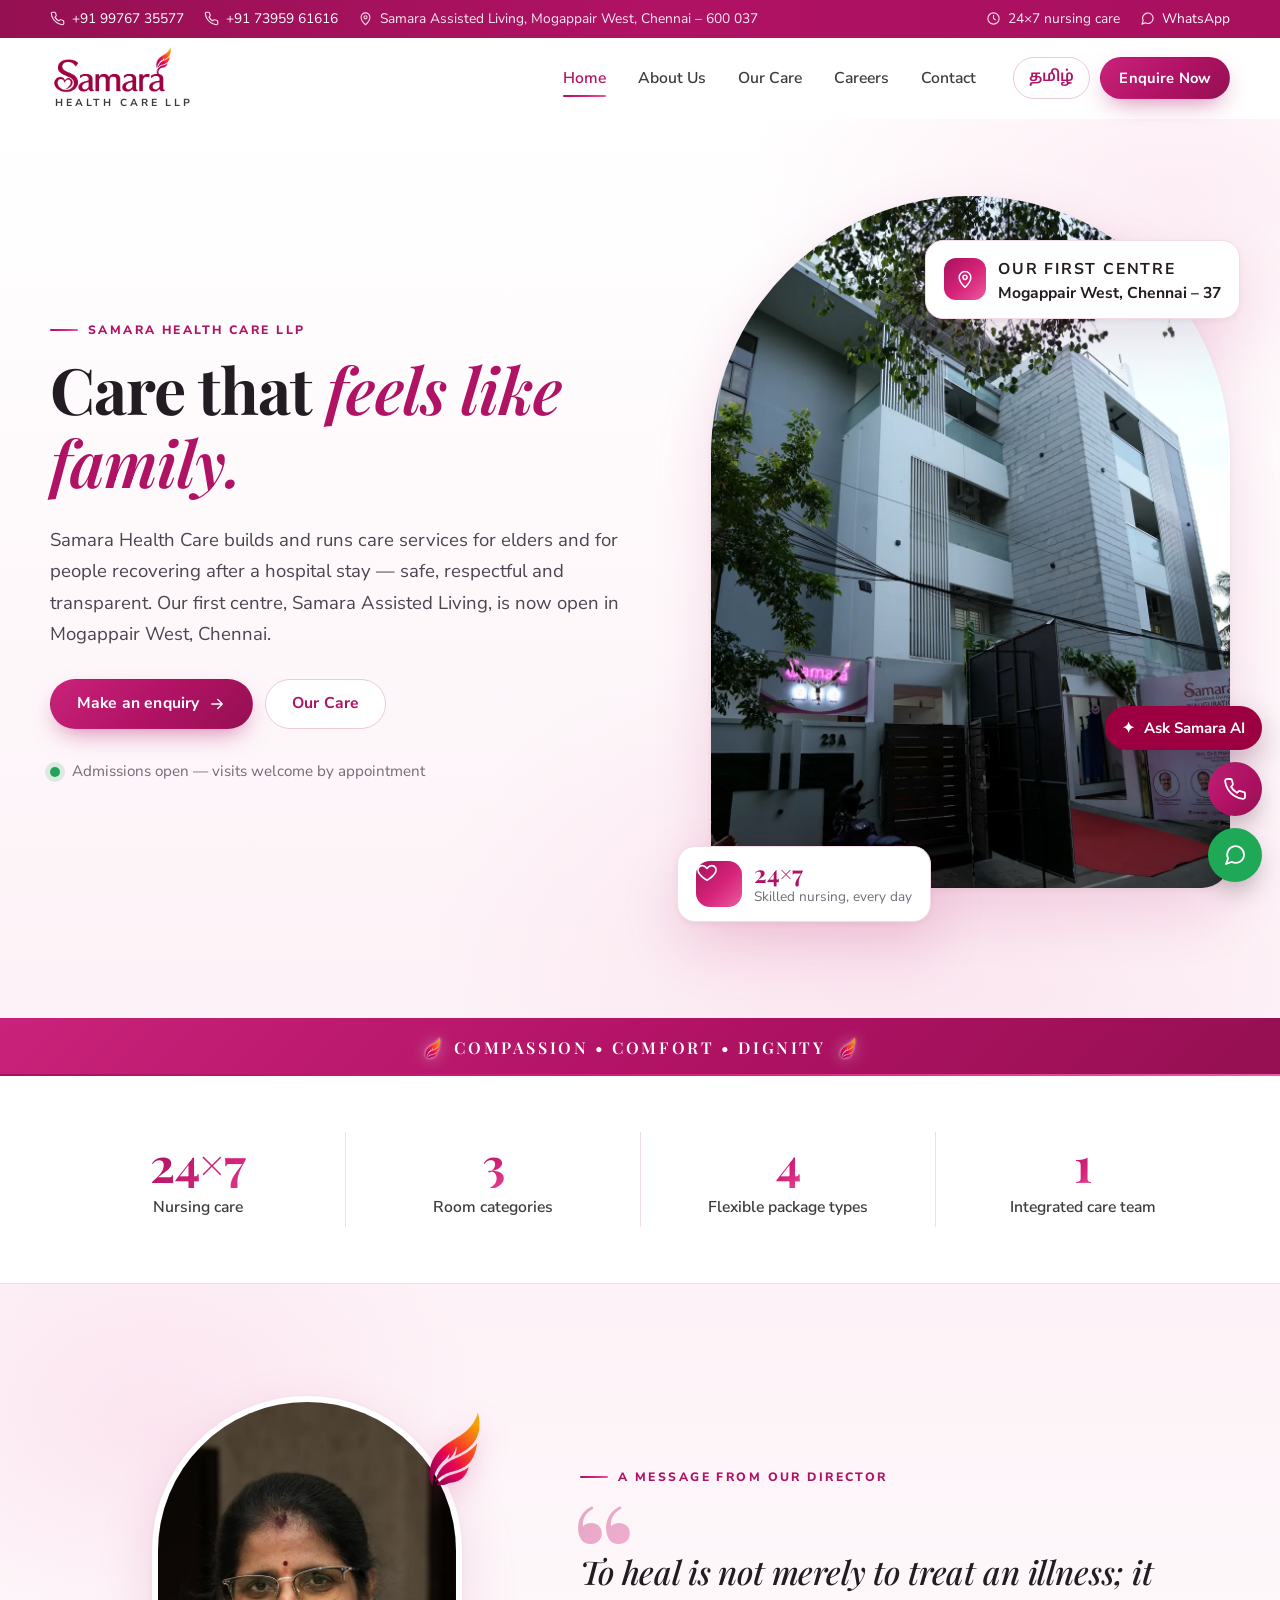
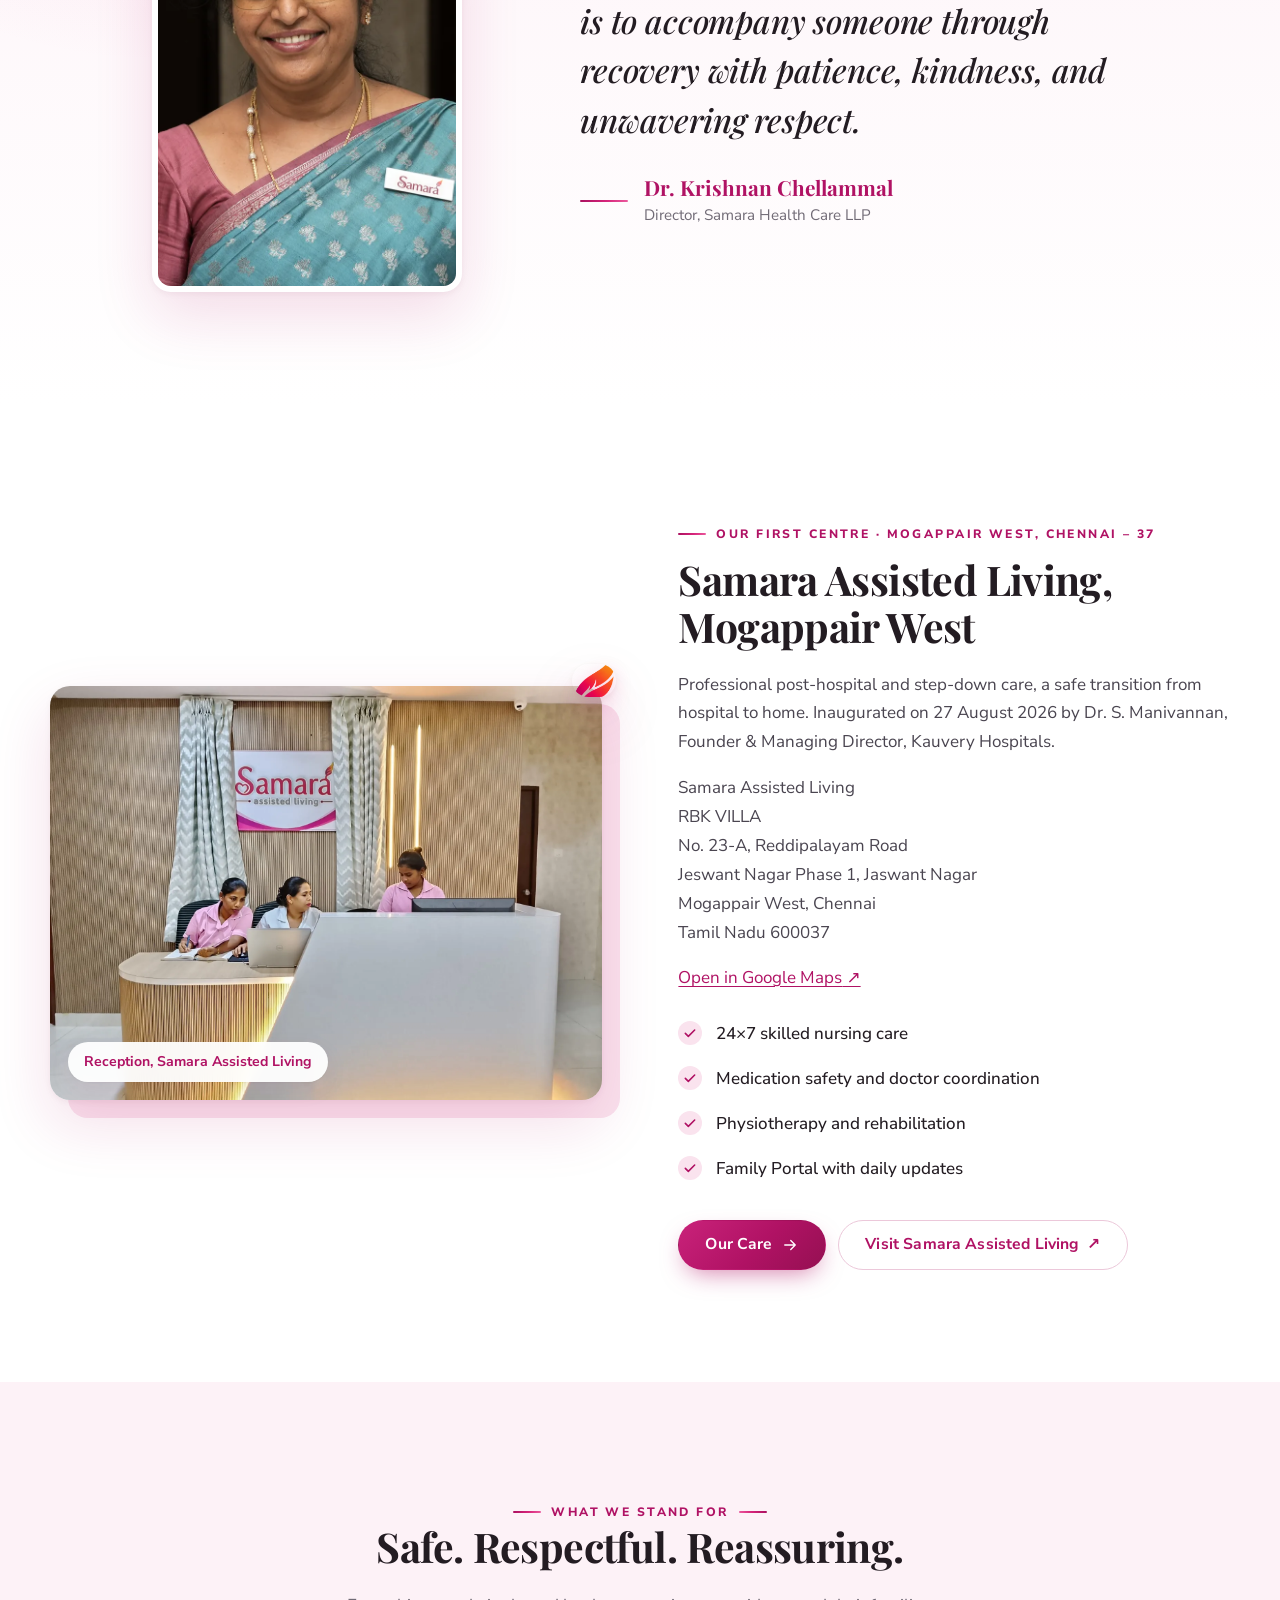
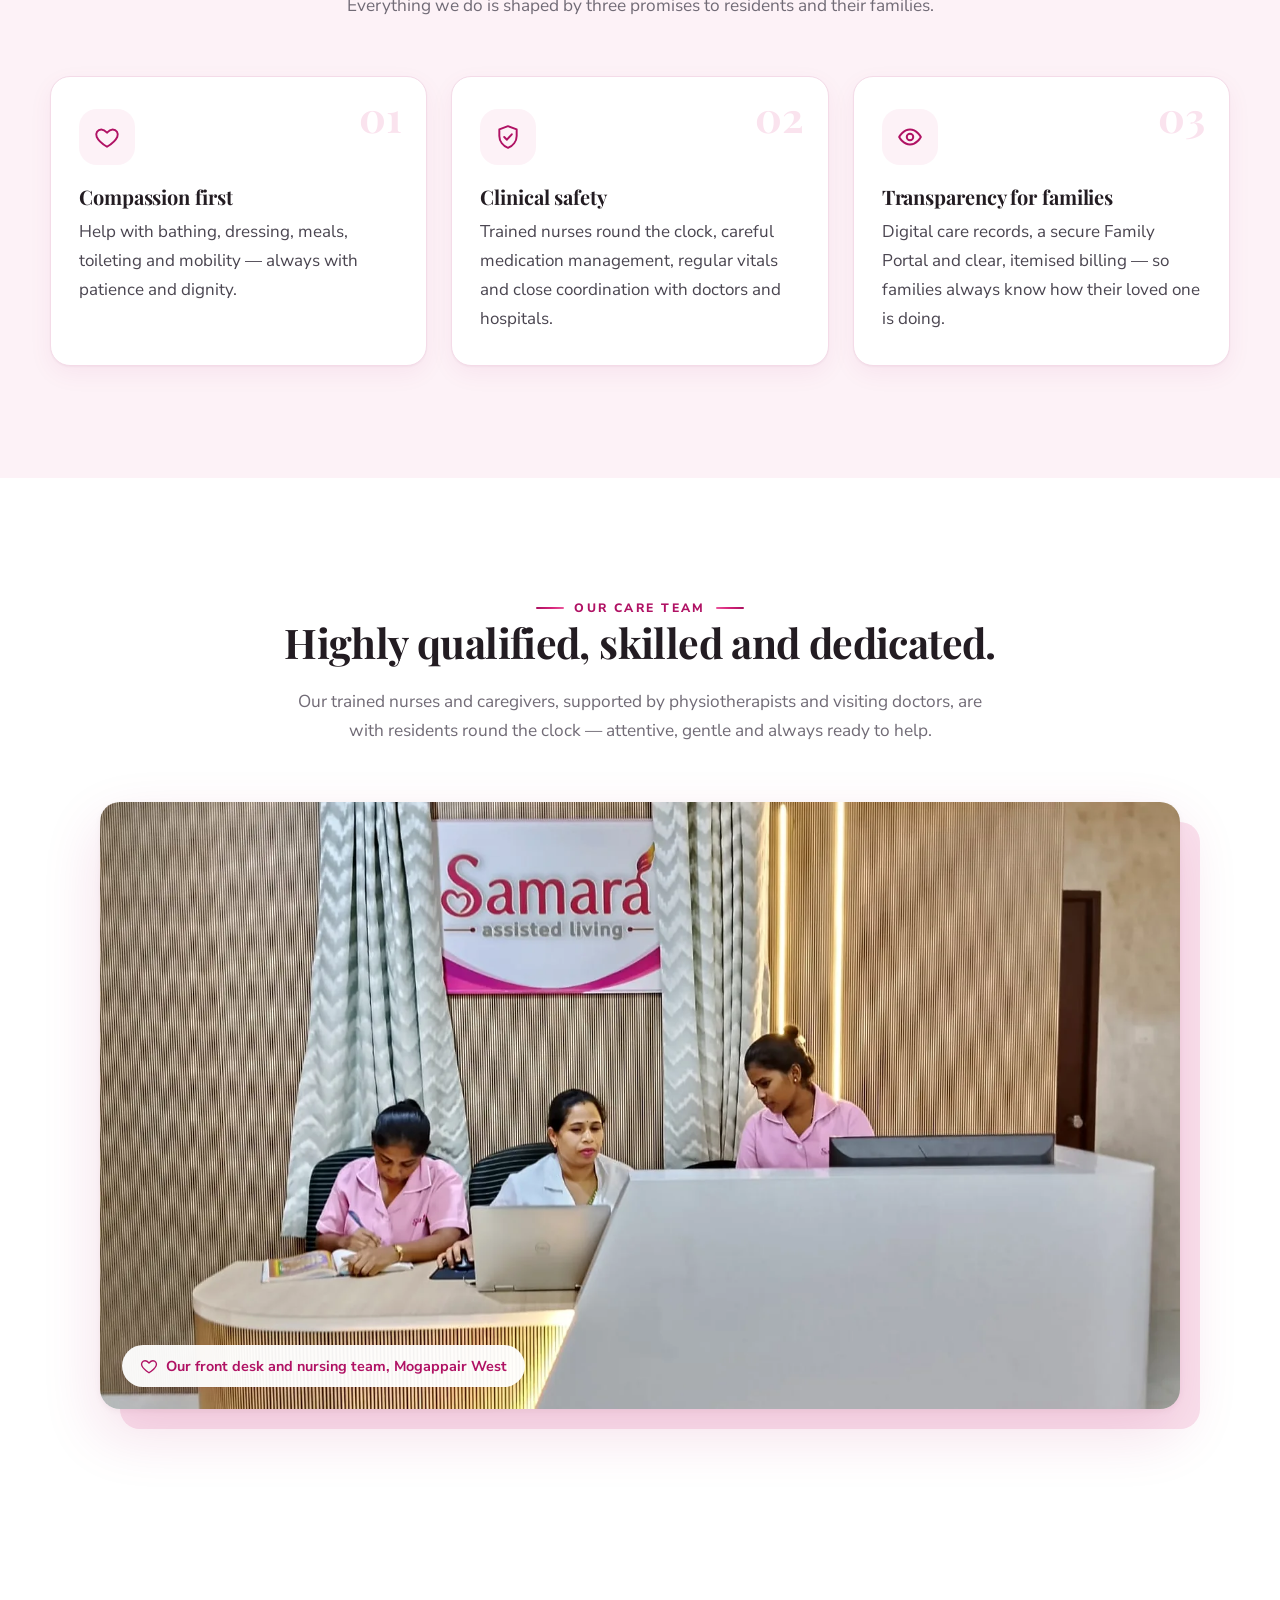
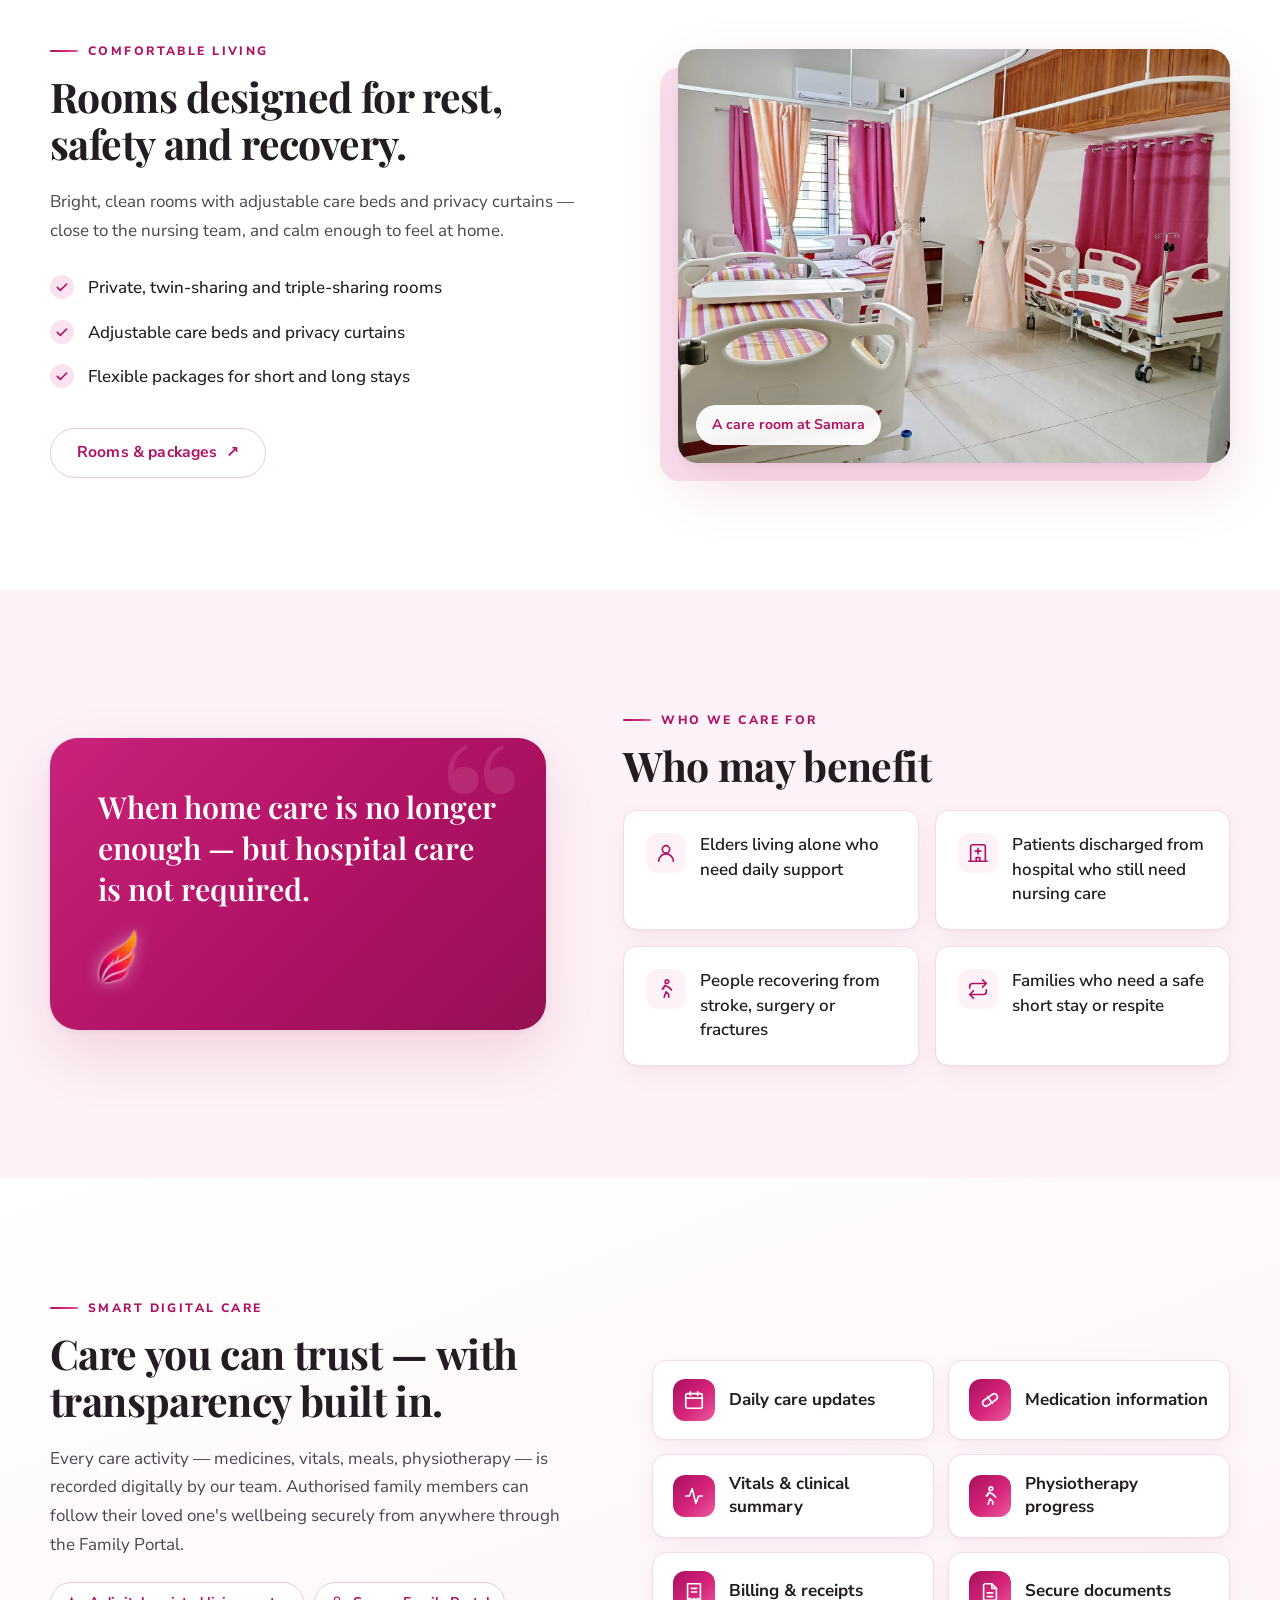
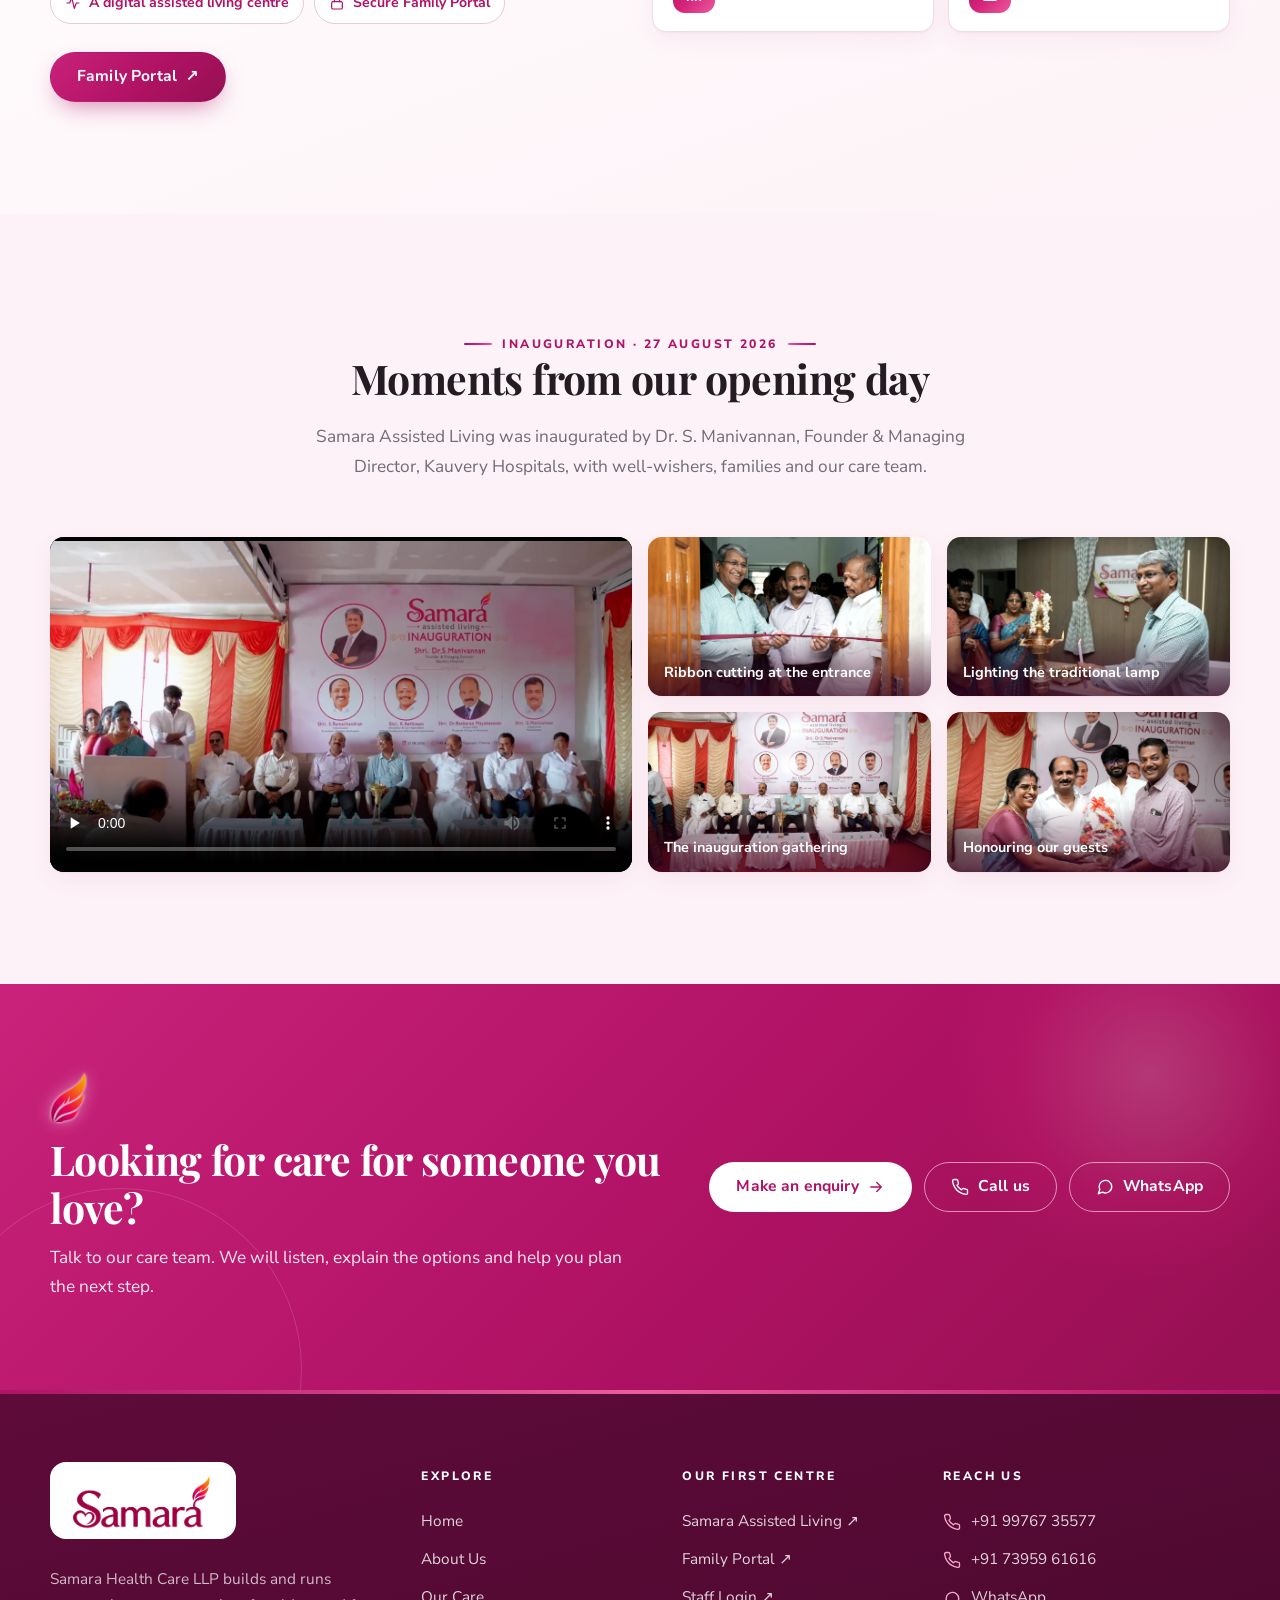
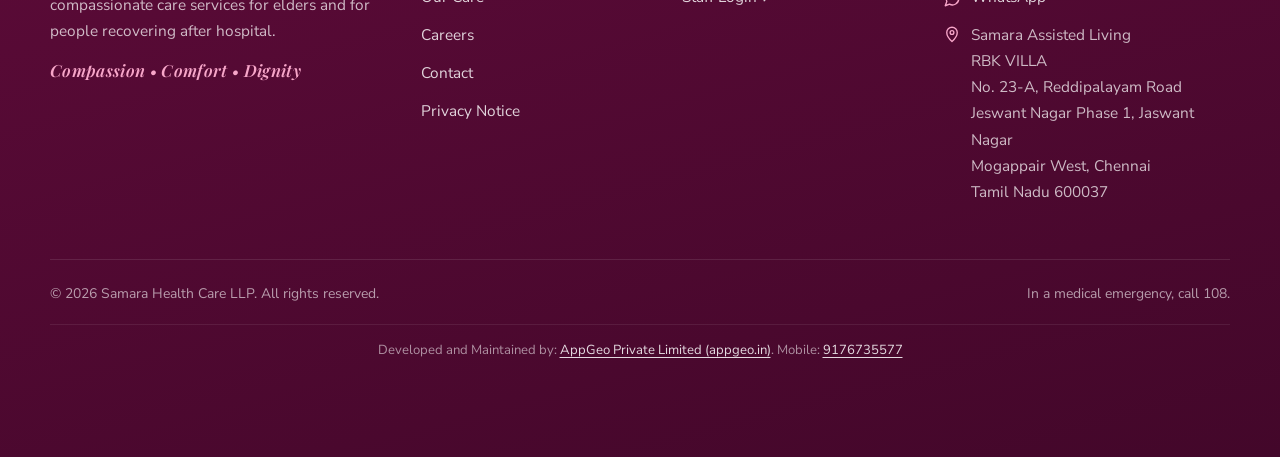
==== index.html @ 37990aad "Refresh pages for faster mobile voice replies" ====
<!doctype html>
<html lang="en">
<head>
<meta charset="utf-8">
<meta name="viewport" content="width=device-width, initial-scale=1, viewport-fit=cover">
<title>Samara Health Care — Care that feels like family</title>
<meta name="description" content="Samara Health Care LLP — compassionate elder care and post-hospital recovery. Our first centre, Samara Assisted Living, is open in Mogappair West, Chennai.">
<link rel="canonical" href="https://samarahealth.in/">
<meta name="theme-color" content="#b01264">
<meta name="color-scheme" content="light">
<meta property="og:type" content="website">
<meta property="og:site_name" content="Samara Health Care">
<meta property="og:title" content="Samara Health Care — Care that feels like family">
<meta property="og:description" content="Samara Health Care LLP — compassionate elder care and post-hospital recovery. Our first centre, Samara Assisted Living, is open in Mogappair West, Chennai.">
<meta property="og:url" content="https://samarahealth.in/">
<meta property="og:image" content="https://samarahealth.in/assets/photos/centre-signboard.jpg">
<meta property="og:locale" content="en_IN">
<meta name="twitter:card" content="summary_large_image">
<link rel="icon" type="image/png" href="assets/favicon.png">
<link rel="apple-touch-icon" href="assets/apple-touch-icon.png">
<link rel="preconnect" href="https://fonts.googleapis.com">
<link rel="preconnect" href="https://fonts.gstatic.com" crossorigin>
<link href="https://fonts.googleapis.com/css2?family=Playfair+Display:ital,wght@0,600;0,700;0,800;1,600&family=Nunito+Sans:opsz,wght@6..12,400;6..12,500;6..12,600;6..12,700;6..12,800&family=Noto+Sans+Tamil:wght@400;500;600;700&family=Noto+Serif+Tamil:wght@600;700&display=swap" rel="stylesheet">
<link rel="stylesheet" href="css/site.css?v=2.9.3">
<link rel="stylesheet" href="css/samara-ai.css?v=2.9.3">
<script>document.documentElement.classList.add('js')</script>
<script type="application/ld+json">{"@context": "https://schema.org", "@type": "MedicalOrganization", "name": "Samara Health Care LLP", "url": "https://samarahealth.in/", "logo": "https://samarahealth.in/assets/samara-assisted-living-logo.png", "telephone": "+917395961616", "slogan": "Compassion • Comfort • Dignity", "address": {"@type": "PostalAddress", "streetAddress": "RBK VILLA, No. 23-A, Reddipalayam Road, Jeswant Nagar Phase 1, Jaswant Nagar, Mogappair West", "addressLocality": "Chennai", "postalCode": "600037", "addressRegion": "Tamil Nadu", "addressCountry": "IN"}, "sameAs": ["https://samaraassistedliving.com/"]}</script>
</head>
<body data-title="home.title">
<a class="skip" href="#main">Skip to content</a>
<div class="topbar">
  <div class="wrap">
    <div class="tb-left">
      <a class="tb-item" href="tel:+919976735577"><svg class="ic" viewBox="0 0 24 24" aria-hidden="true" fill="none" stroke="currentColor" stroke-width="1.8" stroke-linecap="round" stroke-linejoin="round"><path d="M22 16.9v3a2 2 0 0 1-2.2 2 19.8 19.8 0 0 1-8.6-3.1 19.5 19.5 0 0 1-6-6A19.8 19.8 0 0 1 2.1 4.2 2 2 0 0 1 4.1 2h3a2 2 0 0 1 2 1.7c.1.9.4 1.8.7 2.7a2 2 0 0 1-.5 2.1L8 9.8a16 16 0 0 0 6 6l1.3-1.3a2 2 0 0 1 2.1-.4c.9.3 1.8.6 2.7.7a2 2 0 0 1 1.9 2z"/></svg>+91 99767 35577</a>
      <a class="tb-item tb-mail" href="tel:+917395961616"><svg class="ic" viewBox="0 0 24 24" aria-hidden="true" fill="none" stroke="currentColor" stroke-width="1.8" stroke-linecap="round" stroke-linejoin="round"><path d="M22 16.9v3a2 2 0 0 1-2.2 2 19.8 19.8 0 0 1-8.6-3.1 19.5 19.5 0 0 1-6-6A19.8 19.8 0 0 1 2.1 4.2 2 2 0 0 1 4.1 2h3a2 2 0 0 1 2 1.7c.1.9.4 1.8.7 2.7a2 2 0 0 1-.5 2.1L8 9.8a16 16 0 0 0 6 6l1.3-1.3a2 2 0 0 1 2.1-.4c.9.3 1.8.6 2.7.7a2 2 0 0 1 1.9 2z"/></svg>+91 73959 61616</a>
      <span class="tb-item tb-addr"><svg class="ic" viewBox="0 0 24 24" aria-hidden="true" fill="none" stroke="currentColor" stroke-width="1.8" stroke-linecap="round" stroke-linejoin="round"><path d="M12 22s7-6.3 7-12a7 7 0 1 0-14 0c0 5.7 7 12 7 12z"/><circle cx="12" cy="10" r="2.5"/></svg><span data-i18n="addr.line">Samara Assisted Living, Mogappair West, Chennai – 600 037</span></span>
    </div>
    <div class="tb-right">
      <span class="tb-item hide-sm"><svg class="ic" viewBox="0 0 24 24" aria-hidden="true" fill="none" stroke="currentColor" stroke-width="1.8" stroke-linecap="round" stroke-linejoin="round"><circle cx="12" cy="12" r="9"/><path d="M12 7v5l3 2"/></svg><span data-i18n="top.care">24×7 nursing care</span></span>
      <a class="tb-item" href="https://wa.me/917395961616" rel="noopener"><svg class="ic" viewBox="0 0 24 24" aria-hidden="true" fill="none" stroke="currentColor" stroke-width="1.8" stroke-linecap="round" stroke-linejoin="round"><path d="M21 11.5a8.4 8.4 0 0 1-12.3 7.4L3 21l2.1-5.6A8.4 8.4 0 1 1 21 11.5z"/></svg>WhatsApp</a>
    </div>
  </div>
</div>
<header class="site-header" id="site-header">
  <div class="wrap nav-row">
    <a class="brand" href="index.html" aria-label="Samara Health Care — home">
      <img src="assets/samara-mark.png" alt="Samara" width="720" height="258">
      <span class="brand-sub" data-i18n="brand.sub">Health Care LLP</span>
    </a>
    <nav class="main-nav" id="main-nav" aria-label="Main">
      <ul><li><a href="index.html" aria-current="page"><span data-i18n="nav.home">Home</span></a></li><li><a href="about.html"><span data-i18n="nav.about">About Us</span></a></li><li><a href="services.html"><span data-i18n="nav.services">Our Care</span></a></li><li><a href="careers.html"><span data-i18n="nav.careers">Careers</span></a></li><li><a href="contact.html"><span data-i18n="nav.contact">Contact</span></a></li></ul>
    </nav>
    <div class="nav-actions">
      <button type="button" class="lang-btn" id="lang-btn" data-i18n-aria="lang.label" aria-label="Switch to Tamil"><span data-i18n="lang.switch">தமிழ்</span></button>
      <a class="btn btn-primary btn-sm hide-sm" href="contact.html#enquiry"><span data-i18n="nav.enquire">Enquire Now</span></a>
      <button type="button" class="menu-btn" id="menu-btn" aria-controls="main-nav" aria-expanded="false"><span class="bars" aria-hidden="true"></span><span class="sr" data-i18n="menu.open">Menu</span></button>
    </div>
  </div>
</header>
<main id="main">
<section class="hero">
  <div class="wrap hero-grid">
    <div class="hero-copy">
      <p class="kicker" data-i18n="home.kicker">Samara Health Care LLP</p>
      <h1><span data-i18n="home.h1a">Care that</span> <em data-i18n="home.h1b">feels like family.</em></h1>
      <p class="lead" data-i18n="home.lead">Samara Health Care builds and runs care services for elders and for people recovering after a hospital stay — safe, respectful and transparent. Our first centre, Samara Assisted Living, is now open in Mogappair West, Chennai.</p>
      <div class="hero-actions">
        <a class="btn btn-primary" href="contact.html#enquiry"><span data-i18n="cta.enquire">Make an enquiry</span><svg class="ic ic-arrow" viewBox="0 0 24 24" aria-hidden="true" fill="none" stroke="currentColor" stroke-width="1.8" stroke-linecap="round" stroke-linejoin="round"><path d="M5 12h14M13 6l6 6-6 6"/></svg></a>
        <a class="btn btn-outline" href="services.html"><span data-i18n="nav.services">Our Care</span></a>
      </div>
      <p class="hero-note"><span class="dot" aria-hidden="true"></span><span data-i18n="home.note">Admissions open — visits welcome by appointment</span></p>
    </div>
    <div class="hero-media">
      <div class="arch"><picture><source srcset="assets/photos/centre-building.webp" type="image/webp"><img src="assets/photos/centre-building.jpg" alt="The Samara Assisted Living building at 23A, Mogappair West, Chennai" width="1050" height="1400" fetchpriority="high" decoding="async"></picture></div>
      <div class="float-card fc-a">
        <span class="ic-badge"><svg class="ic" viewBox="0 0 24 24" aria-hidden="true" fill="none" stroke="currentColor" stroke-width="1.8" stroke-linecap="round" stroke-linejoin="round"><path d="M12 21s-7.5-4.6-9.5-9.2C1.1 8.4 3.3 5 6.8 5c2 0 3.5 1.1 5.2 3 1.7-1.9 3.2-3 5.2-3 3.5 0 5.7 3.4 4.3 6.8C19.5 16.4 12 21 12 21z"/></svg></span>
        <div><strong>24×7</strong><span data-i18n="home.float.l">Skilled nursing, every day</span></div>
      </div>
      <div class="float-card fc-b">
        <span class="fc-pin"><svg class="ic" viewBox="0 0 24 24" aria-hidden="true" fill="none" stroke="currentColor" stroke-width="1.8" stroke-linecap="round" stroke-linejoin="round"><path d="M12 22s7-6.3 7-12a7 7 0 1 0-14 0c0 5.7 7 12 7 12z"/><circle cx="12" cy="10" r="2.5"/></svg></span>
        <div><strong class="fc-small"><span data-i18n="home.float.p">Our first centre</span></strong><span><span data-i18n="home.float.loc">Mogappair West, Chennai – 37</span></span></div>
      </div>
    </div>
  </div>
</section>
<div class="tag-strip"><p><img src="assets/samara-feather.png" alt="" width="85" height="120" aria-hidden="true"><span data-i18n="tagline">Compassion • Comfort • Dignity</span><img src="assets/samara-feather.png" alt="" width="85" height="120" aria-hidden="true"></p></div>

<section class="glance" aria-label="Care at a glance">
  <div class="wrap">
    <ul class="stats">
      <li class="reveal"><strong data-i18n="home.stat1">24×7</strong><span data-i18n="home.stat1l">Nursing care</span></li>
      <li class="reveal d1"><strong data-i18n="home.stat2">3</strong><span data-i18n="home.stat2l">Room categories</span></li>
      <li class="reveal d2"><strong data-i18n="home.stat4">4</strong><span data-i18n="home.stat4l">Flexible package types</span></li>
      <li class="reveal d3"><strong data-i18n="home.stat3">1</strong><span data-i18n="home.stat3l">Integrated care team</span></li>
    </ul>
  </div>
</section>

<section class="section message">
  <div class="wrap msg-grid">
    <figure class="msg-photo reveal">
      <div class="msg-frame"><picture><source srcset="assets/photos/dr-krishnan-chellammal.webp" type="image/webp"><img src="assets/photos/dr-krishnan-chellammal.jpg" alt="Dr. Krishnan Chellammal, Director, Samara Health Care LLP" width="800" height="1000" loading="lazy" decoding="async"></picture></div>
      <img src="assets/samara-feather.png" alt="" width="85" height="120" aria-hidden="true" class="msg-feather">
    </figure>
    <div class="msg-body reveal d1">
      <p class="kicker" data-i18n="msg.k">A message from our Director</p>
      <blockquote class="msg-quote">
        <span class="msg-mark" aria-hidden="true">&ldquo;</span>
        <p data-i18n="msg.q">To heal is not merely to treat an illness; it is to accompany someone through recovery with patience, kindness, and unwavering respect.</p>
      </blockquote>
      <div class="msg-sign">
        <span class="msg-line" aria-hidden="true"></span>
        <div><strong data-i18n="msg.name">Dr. Krishnan Chellammal</strong><span data-i18n="msg.role">Director, Samara Health Care LLP</span></div>
      </div>
    </div>
  </div>
</section>

<section class="section">
  <div class="wrap split">
    <figure class="photo reveal">
      <picture><source srcset="assets/photos/reception.webp" type="image/webp"><img src="assets/photos/reception.jpg" alt="Reception and welcome area at Samara Assisted Living" width="1600" height="1200" loading="lazy" decoding="async"></picture>
      <img src="assets/samara-feather.png" alt="" width="85" height="120" aria-hidden="true" class="feather-mark">
      <figcaption><span data-i18n="home.centre.cap">Reception, Samara Assisted Living</span></figcaption>
    </figure>
    <div class="reveal d1">
      <p class="kicker" data-i18n="home.centre.k">Our first centre · Mogappair West, Chennai – 37</p>
      <h2 data-i18n="home.centre.h">Samara Assisted Living, Mogappair West</h2>
      <p data-i18n="home.centre.p">Professional post-hospital and step-down care, a safe transition from hospital to home. Inaugurated on 27 August 2026 by Dr. S. Manivannan, Founder &amp; Managing Director, Kauvery Hospitals.</p>
      <address data-i18n="addr.full" style="font-style:normal;white-space:pre-line;margin:16px 0">Samara Assisted Living
RBK VILLA
No. 23-A, Reddipalayam Road
Jeswant Nagar Phase 1, Jaswant Nagar
Mogappair West, Chennai
Tamil Nadu 600037</address>
      <p><a href="https://maps.app.goo.gl/NwdW9T6WFnosJg8V7?g_st=iw" rel="noopener"><span data-i18n="con.map">Open in Google Maps</span> ↗</a></p>
      <ul class="ticks">
        <li><svg class="ic" viewBox="0 0 24 24" aria-hidden="true" fill="none" stroke="currentColor" stroke-width="1.8" stroke-linecap="round" stroke-linejoin="round"><path d="m5 12.5 4.5 4.5L19 7.5"/></svg><span data-i18n="home.centre.b1">24×7 skilled nursing care</span></li>
        <li><svg class="ic" viewBox="0 0 24 24" aria-hidden="true" fill="none" stroke="currentColor" stroke-width="1.8" stroke-linecap="round" stroke-linejoin="round"><path d="m5 12.5 4.5 4.5L19 7.5"/></svg><span data-i18n="home.centre.b2">Medication safety and doctor coordination</span></li>
        <li><svg class="ic" viewBox="0 0 24 24" aria-hidden="true" fill="none" stroke="currentColor" stroke-width="1.8" stroke-linecap="round" stroke-linejoin="round"><path d="m5 12.5 4.5 4.5L19 7.5"/></svg><span data-i18n="home.centre.b3">Physiotherapy and rehabilitation</span></li>
        <li><svg class="ic" viewBox="0 0 24 24" aria-hidden="true" fill="none" stroke="currentColor" stroke-width="1.8" stroke-linecap="round" stroke-linejoin="round"><path d="m5 12.5 4.5 4.5L19 7.5"/></svg><span data-i18n="home.centre.b4">Family Portal with daily updates</span></li>
      </ul>
      <div class="row-actions">
        <a class="btn btn-primary" href="services.html"><span data-i18n="nav.services">Our Care</span><svg class="ic ic-arrow" viewBox="0 0 24 24" aria-hidden="true" fill="none" stroke="currentColor" stroke-width="1.8" stroke-linecap="round" stroke-linejoin="round"><path d="M5 12h14M13 6l6 6-6 6"/></svg></a>
        <a class="btn btn-outline" href="https://samaraassistedliving.com/" rel="noopener"><span data-i18n="cta.visit_sal">Visit Samara Assisted Living</span> ↗</a>
      </div>
    </div>
  </div>
</section>

<section class="section tint">
  <div class="wrap">
    <div class="sec-head reveal"><p class="kicker" data-i18n="home.values.k">What we stand for</p><h2 data-i18n="home.values.h">Safe. Respectful. Reassuring.</h2><p data-i18n="home.values.p">Everything we do is shaped by three promises to residents and their families.</p></div>
    <div class="cards three">
      <article class="card lift reveal"><span class="num" aria-hidden="true">01</span><span class="ic-badge"><svg class="ic" viewBox="0 0 24 24" aria-hidden="true" fill="none" stroke="currentColor" stroke-width="1.8" stroke-linecap="round" stroke-linejoin="round"><path d="M12 21s-7.5-4.6-9.5-9.2C1.1 8.4 3.3 5 6.8 5c2 0 3.5 1.1 5.2 3 1.7-1.9 3.2-3 5.2-3 3.5 0 5.7 3.4 4.3 6.8C19.5 16.4 12 21 12 21z"/></svg></span><h3 data-i18n="home.v1.h">Compassion first</h3><p data-i18n="home.v1.p">Help with bathing, dressing, meals, toileting and mobility — always with patience and dignity.</p></article>
      <article class="card lift reveal d1"><span class="num" aria-hidden="true">02</span><span class="ic-badge"><svg class="ic" viewBox="0 0 24 24" aria-hidden="true" fill="none" stroke="currentColor" stroke-width="1.8" stroke-linecap="round" stroke-linejoin="round"><path d="M12 2 4 5v6c0 5 3.4 9.4 8 11 4.6-1.6 8-6 8-11V5l-8-3z"/><path d="m8.5 12 2.5 2.5 4.5-5"/></svg></span><h3 data-i18n="home.v2.h">Clinical safety</h3><p data-i18n="home.v2.p">Trained nurses round the clock, careful medication management, regular vitals and close coordination with doctors and hospitals.</p></article>
      <article class="card lift reveal d2"><span class="num" aria-hidden="true">03</span><span class="ic-badge"><svg class="ic" viewBox="0 0 24 24" aria-hidden="true" fill="none" stroke="currentColor" stroke-width="1.8" stroke-linecap="round" stroke-linejoin="round"><path d="M2 12s3.6-7 10-7 10 7 10 7-3.6 7-10 7S2 12 2 12z"/><circle cx="12" cy="12" r="3"/></svg></span><h3 data-i18n="home.v3.h">Transparency for families</h3><p data-i18n="home.v3.p">Digital care records, a secure Family Portal and clear, itemised billing — so families always know how their loved one is doing.</p></article>
    </div>
  </div>
</section>

<section class="section team">
  <div class="wrap">
    <div class="sec-head reveal"><p class="kicker" data-i18n="team.k">Our care team</p><h2 data-i18n="team.h">Highly qualified, skilled and dedicated.</h2><p data-i18n="team.p">Our trained nurses and caregivers, supported by physiotherapists and visiting doctors, are with residents round the clock — attentive, gentle and always ready to help.</p></div>
    <figure class="team-photo reveal">
      <picture><source srcset="assets/photos/care-team-desk.webp" type="image/webp"><img src="assets/photos/care-team-desk.jpg" alt="The Samara front desk and nursing team at the Mogappair centre" width="1600" height="900" loading="lazy" decoding="async"></picture>
      <figcaption><svg class="ic" viewBox="0 0 24 24" aria-hidden="true" fill="none" stroke="currentColor" stroke-width="1.8" stroke-linecap="round" stroke-linejoin="round"><path d="M12 21s-7.5-4.6-9.5-9.2C1.1 8.4 3.3 5 6.8 5c2 0 3.5 1.1 5.2 3 1.7-1.9 3.2-3 5.2-3 3.5 0 5.7 3.4 4.3 6.8C19.5 16.4 12 21 12 21z"/></svg><span data-i18n="team.cap">Our front desk and nursing team, Mogappair West</span></figcaption>
    </figure>
  </div>
</section>

<section class="section">
  <div class="wrap split">
    <div class="reveal">
      <p class="kicker" data-i18n="home.living.k">Comfortable living</p>
      <h2 data-i18n="home.living.h">Rooms designed for rest, safety and recovery.</h2>
      <p data-i18n="home.living.p">Bright, clean rooms with adjustable care beds and privacy curtains — close to the nursing team, and calm enough to feel at home.</p>
      <ul class="ticks">
        <li><svg class="ic" viewBox="0 0 24 24" aria-hidden="true" fill="none" stroke="currentColor" stroke-width="1.8" stroke-linecap="round" stroke-linejoin="round"><path d="m5 12.5 4.5 4.5L19 7.5"/></svg><span data-i18n="home.living.b1">Private, twin-sharing and triple-sharing rooms</span></li>
        <li><svg class="ic" viewBox="0 0 24 24" aria-hidden="true" fill="none" stroke="currentColor" stroke-width="1.8" stroke-linecap="round" stroke-linejoin="round"><path d="m5 12.5 4.5 4.5L19 7.5"/></svg><span data-i18n="home.living.b2">Adjustable care beds and privacy curtains</span></li>
        <li><svg class="ic" viewBox="0 0 24 24" aria-hidden="true" fill="none" stroke="currentColor" stroke-width="1.8" stroke-linecap="round" stroke-linejoin="round"><path d="m5 12.5 4.5 4.5L19 7.5"/></svg><span data-i18n="home.living.b3">Flexible packages for short and long stays</span></li>
      </ul>
      <div class="row-actions">
        <a class="btn btn-outline" href="https://samaraassistedliving.com/rooms.html" rel="noopener"><span data-i18n="svc.rooms.cta">Rooms &amp; packages</span> ↗</a>
      </div>
    </div>
    <figure class="photo alt reveal d1">
      <picture><source srcset="assets/photos/care-room-triple.webp" type="image/webp"><img src="assets/photos/care-room-triple.jpg" alt="A triple-sharing care room at Samara with adjustable beds and privacy curtains" width="1600" height="1200" loading="lazy" decoding="async"></picture>
      <figcaption><span data-i18n="home.living.cap">A care room at Samara</span></figcaption>
    </figure>
  </div>
</section>

<section class="section tint">
  <div class="wrap who">
    <blockquote class="quote reveal">
      <p data-i18n="home.who.q">When home care is no longer enough — but hospital care is not required.</p>
      <img src="assets/samara-feather.png" alt="" width="85" height="120" aria-hidden="true">
    </blockquote>
    <div class="reveal d1">
      <p class="kicker" data-i18n="home.who.k">Who we care for</p>
      <h2 data-i18n="svc.who.h">Who may benefit</h2>
      <ul class="who-list">
        <li><svg class="ic" viewBox="0 0 24 24" aria-hidden="true" fill="none" stroke="currentColor" stroke-width="1.8" stroke-linecap="round" stroke-linejoin="round"><circle cx="12" cy="8" r="4"/><path d="M4 21a8 8 0 0 1 16 0"/></svg><span data-i18n="svc.who1">Elders living alone who need daily support</span></li>
        <li><svg class="ic" viewBox="0 0 24 24" aria-hidden="true" fill="none" stroke="currentColor" stroke-width="1.8" stroke-linecap="round" stroke-linejoin="round"><path d="M4 21V5a2 2 0 0 1 2-2h12a2 2 0 0 1 2 2v16M2 21h20M12 7v6M9 10h6"/><path d="M10 21v-4h4v4"/></svg><span data-i18n="svc.who2">Patients discharged from hospital who still need nursing care</span></li>
        <li><svg class="ic" viewBox="0 0 24 24" aria-hidden="true" fill="none" stroke="currentColor" stroke-width="1.8" stroke-linecap="round" stroke-linejoin="round"><circle cx="13" cy="4" r="2"/><path d="m10 21 2-6 3 3v3M9 12l2-4 4 2 3 3M11 8l-3 4"/></svg><span data-i18n="svc.who3">People recovering from stroke, surgery or fractures</span></li>
        <li><svg class="ic" viewBox="0 0 24 24" aria-hidden="true" fill="none" stroke="currentColor" stroke-width="1.8" stroke-linecap="round" stroke-linejoin="round"><path d="M17 2l4 4-4 4"/><path d="M3 11V9a3 3 0 0 1 3-3h15M7 22l-4-4 4-4"/><path d="M21 13v2a3 3 0 0 1-3 3H3"/></svg><span data-i18n="svc.who4">Families who need a safe short stay or respite</span></li>
      </ul>
    </div>
  </div>
</section>

<section class="section portal">
  <div class="wrap portal-grid">
    <div class="reveal">
      <p class="kicker" data-i18n="home.digital.k">Smart digital care</p>
      <h2 data-i18n="home.digital.h">Care you can trust — with transparency built in.</h2>
      <p data-i18n="home.digital.p">Every care activity — medicines, vitals, meals, physiotherapy — is recorded digitally by our team. Authorised family members can follow their loved one&#x27;s wellbeing securely from anywhere through the Family Portal.</p>
      <div class="badges">
        <span class="badge"><svg class="ic" viewBox="0 0 24 24" aria-hidden="true" fill="none" stroke="currentColor" stroke-width="1.8" stroke-linecap="round" stroke-linejoin="round"><path d="M3 12h4l3-8 4 16 3-8h4"/></svg><span data-i18n="home.digital.b1">A digital assisted living centre</span></span>
        <span class="badge"><svg class="ic" viewBox="0 0 24 24" aria-hidden="true" fill="none" stroke="currentColor" stroke-width="1.8" stroke-linecap="round" stroke-linejoin="round"><rect x="4" y="10" width="16" height="11" rx="2"/><path d="M8 10V7a4 4 0 0 1 8 0v3"/></svg><span data-i18n="home.digital.b2">Secure Family Portal</span></span>
      </div>
      <div class="row-actions">
        <a class="btn btn-primary" href="https://family.samaraassistedliving.com" rel="noopener"><span data-i18n="footer.family">Family Portal</span> ↗</a>
      </div>
    </div>
    <ul class="feature-list reveal d1">
      <li><svg class="ic" viewBox="0 0 24 24" aria-hidden="true" fill="none" stroke="currentColor" stroke-width="1.8" stroke-linecap="round" stroke-linejoin="round"><rect x="3" y="5" width="18" height="16" rx="2"/><path d="M3 10h18M8 3v4M16 3v4"/></svg><span data-i18n="home.digital.l1">Daily care updates</span></li>
      <li><svg class="ic" viewBox="0 0 24 24" aria-hidden="true" fill="none" stroke="currentColor" stroke-width="1.8" stroke-linecap="round" stroke-linejoin="round"><rect x="3" y="8.5" width="18" height="7" rx="3.5" transform="rotate(-35 12 12)"/><path d="m9.5 8.4 5 7.2"/></svg><span data-i18n="home.digital.l2">Medication information</span></li>
      <li><svg class="ic" viewBox="0 0 24 24" aria-hidden="true" fill="none" stroke="currentColor" stroke-width="1.8" stroke-linecap="round" stroke-linejoin="round"><path d="M3 12h4l3-8 4 16 3-8h4"/></svg><span data-i18n="home.digital.l5">Vitals &amp; clinical summary</span></li>
      <li><svg class="ic" viewBox="0 0 24 24" aria-hidden="true" fill="none" stroke="currentColor" stroke-width="1.8" stroke-linecap="round" stroke-linejoin="round"><circle cx="13" cy="4" r="2"/><path d="m10 21 2-6 3 3v3M9 12l2-4 4 2 3 3M11 8l-3 4"/></svg><span data-i18n="home.digital.l3">Physiotherapy progress</span></li>
      <li><svg class="ic" viewBox="0 0 24 24" aria-hidden="true" fill="none" stroke="currentColor" stroke-width="1.8" stroke-linecap="round" stroke-linejoin="round"><path d="M5 3h14v18l-3-2-2 2-2-2-2 2-2-2-3 2z"/><path d="M9 8h6M9 12h6"/></svg><span data-i18n="home.digital.l4">Billing &amp; receipts</span></li>
      <li><svg class="ic" viewBox="0 0 24 24" aria-hidden="true" fill="none" stroke="currentColor" stroke-width="1.8" stroke-linecap="round" stroke-linejoin="round"><path d="M14 3H7a2 2 0 0 0-2 2v14a2 2 0 0 0 2 2h10a2 2 0 0 0 2-2V8z"/><path d="M14 3v5h5M9 13h6M9 17h6"/></svg><span data-i18n="home.digital.l6">Secure documents</span></li>
    </ul>
  </div>
</section>

<section class="section tint">
  <div class="wrap">
    <div class="sec-head reveal"><p class="kicker" data-i18n="home.gal.k">Inauguration · 27 August 2026</p><h2 data-i18n="home.gal.h">Moments from our opening day</h2><p data-i18n="home.gal.p">Samara Assisted Living was inaugurated by Dr. S. Manivannan, Founder &amp; Managing Director, Kauvery Hospitals, with well-wishers, families and our care team.</p></div>
    <div class="gallery reveal">
      <figure class="g-video">
        <video controls playsinline preload="none" poster="assets/photos/video-poster.jpg" aria-label="Samara Assisted Living, Mogappair — inauguration video">
          <source src="assets/video/samara-opening.mp4" type="video/mp4">
          Your browser does not support HTML5 video.
        </video>
      </figure>
      <figure><picture><source srcset="assets/photos/ribbon-cutting.webp" type="image/webp"><img src="assets/photos/ribbon-cutting.jpg" alt="Ribbon cutting at the entrance of Samara Assisted Living" width="1280" height="720" loading="lazy" decoding="async"></picture><figcaption><span data-i18n="gal.c1">Ribbon cutting at the entrance</span></figcaption></figure>
      <figure><picture><source srcset="assets/photos/lamp-lighting.webp" type="image/webp"><img src="assets/photos/lamp-lighting.jpg" alt="Dr. S. Manivannan lighting the traditional lamp" width="1280" height="720" loading="lazy" decoding="async"></picture><figcaption><span data-i18n="gal.c2">Lighting the traditional lamp</span></figcaption></figure>
      <figure><picture><source srcset="assets/photos/inauguration-dais.webp" type="image/webp"><img src="assets/photos/inauguration-dais.jpg" alt="Guests at the inauguration function" width="1280" height="720" loading="lazy" decoding="async"></picture><figcaption><span data-i18n="gal.c3">The inauguration gathering</span></figcaption></figure>
      <figure><picture><source srcset="assets/photos/honouring-guests.webp" type="image/webp"><img src="assets/photos/honouring-guests.jpg" alt="Honouring guests at the inauguration" width="1280" height="720" loading="lazy" decoding="async"></picture><figcaption><span data-i18n="gal.c4">Honouring our guests</span></figcaption></figure>
    </div>
  </div>
</section>
<section class="band">
  <div class="wrap band-inner">
    <div class="reveal"><img src="assets/samara-feather.png" alt="" width="85" height="120" aria-hidden="true" class="band-feather"><h2 data-i18n="home.band.h">Looking for care for someone you love?</h2><p data-i18n="home.band.p">Talk to our care team. We will listen, explain the options and help you plan the next step.</p></div>
    <div class="band-actions reveal d1">
      <a class="btn btn-light" href="contact.html#enquiry"><span data-i18n="cta.enquire">Make an enquiry</span><svg class="ic ic-arrow" viewBox="0 0 24 24" aria-hidden="true" fill="none" stroke="currentColor" stroke-width="1.8" stroke-linecap="round" stroke-linejoin="round"><path d="M5 12h14M13 6l6 6-6 6"/></svg></a>
      <a class="btn btn-ghost-light" href="tel:+917395961616"><svg class="ic" viewBox="0 0 24 24" aria-hidden="true" fill="none" stroke="currentColor" stroke-width="1.8" stroke-linecap="round" stroke-linejoin="round"><path d="M22 16.9v3a2 2 0 0 1-2.2 2 19.8 19.8 0 0 1-8.6-3.1 19.5 19.5 0 0 1-6-6A19.8 19.8 0 0 1 2.1 4.2 2 2 0 0 1 4.1 2h3a2 2 0 0 1 2 1.7c.1.9.4 1.8.7 2.7a2 2 0 0 1-.5 2.1L8 9.8a16 16 0 0 0 6 6l1.3-1.3a2 2 0 0 1 2.1-.4c.9.3 1.8.6 2.7.7a2 2 0 0 1 1.9 2z"/></svg><span data-i18n="cta.call">Call us</span></a>
      <a class="btn btn-ghost-light" href="https://wa.me/917395961616" rel="noopener"><svg class="ic" viewBox="0 0 24 24" aria-hidden="true" fill="none" stroke="currentColor" stroke-width="1.8" stroke-linecap="round" stroke-linejoin="round"><path d="M21 11.5a8.4 8.4 0 0 1-12.3 7.4L3 21l2.1-5.6A8.4 8.4 0 1 1 21 11.5z"/></svg><span data-i18n="cta.whatsapp">WhatsApp</span></a>
    </div>
  </div>
</section>
</main>
<footer class="site-footer">
  <div class="wrap foot-grid">
    <div class="foot-brand">
      <a class="foot-logo" href="index.html" aria-label="Samara Health Care — home"><img src="assets/samara-mark.png" alt="Samara" width="720" height="258" loading="lazy"></a>
      <p data-i18n="footer.about">Samara Health Care LLP builds and runs compassionate care services for elders and for people recovering after hospital.</p>
      <p class="foot-tag" data-i18n="tagline">Compassion • Comfort • Dignity</p>
    </div>
    <div>
      <h2 data-i18n="footer.explore">Explore</h2>
      <ul><li><a href="index.html"><span data-i18n="nav.home">Home</span></a></li><li><a href="about.html"><span data-i18n="nav.about">About Us</span></a></li><li><a href="services.html"><span data-i18n="nav.services">Our Care</span></a></li><li><a href="careers.html"><span data-i18n="nav.careers">Careers</span></a></li><li><a href="contact.html"><span data-i18n="nav.contact">Contact</span></a></li><li><a href="privacy.html"><span data-i18n="footer.privacy">Privacy Notice</span></a></li></ul>
    </div>
    <div>
      <h2 data-i18n="footer.centre">Our first centre</h2>
      <ul>
        <li><a href="https://samaraassistedliving.com/" rel="noopener">Samara Assisted Living ↗</a></li>
        <li><a href="https://family.samaraassistedliving.com" rel="noopener"><span data-i18n="footer.family">Family Portal</span> ↗</a></li>
        <li><a href="https://app.samaraassistedliving.com/" rel="noopener nofollow"><span data-i18n="footer.staff">Staff Login</span> ↗</a></li>
      </ul>
    </div>
    <div>
      <h2 data-i18n="footer.reach">Reach us</h2>
      <ul class="foot-contact">
        <li><a href="tel:+919976735577"><svg class="ic" viewBox="0 0 24 24" aria-hidden="true" fill="none" stroke="currentColor" stroke-width="1.8" stroke-linecap="round" stroke-linejoin="round"><path d="M22 16.9v3a2 2 0 0 1-2.2 2 19.8 19.8 0 0 1-8.6-3.1 19.5 19.5 0 0 1-6-6A19.8 19.8 0 0 1 2.1 4.2 2 2 0 0 1 4.1 2h3a2 2 0 0 1 2 1.7c.1.9.4 1.8.7 2.7a2 2 0 0 1-.5 2.1L8 9.8a16 16 0 0 0 6 6l1.3-1.3a2 2 0 0 1 2.1-.4c.9.3 1.8.6 2.7.7a2 2 0 0 1 1.9 2z"/></svg>+91 99767 35577</a></li>
        <li><a href="tel:+917395961616"><svg class="ic" viewBox="0 0 24 24" aria-hidden="true" fill="none" stroke="currentColor" stroke-width="1.8" stroke-linecap="round" stroke-linejoin="round"><path d="M22 16.9v3a2 2 0 0 1-2.2 2 19.8 19.8 0 0 1-8.6-3.1 19.5 19.5 0 0 1-6-6A19.8 19.8 0 0 1 2.1 4.2 2 2 0 0 1 4.1 2h3a2 2 0 0 1 2 1.7c.1.9.4 1.8.7 2.7a2 2 0 0 1-.5 2.1L8 9.8a16 16 0 0 0 6 6l1.3-1.3a2 2 0 0 1 2.1-.4c.9.3 1.8.6 2.7.7a2 2 0 0 1 1.9 2z"/></svg>+91 73959 61616</a></li>
        <li><a href="https://wa.me/917395961616" rel="noopener"><svg class="ic" viewBox="0 0 24 24" aria-hidden="true" fill="none" stroke="currentColor" stroke-width="1.8" stroke-linecap="round" stroke-linejoin="round"><path d="M21 11.5a8.4 8.4 0 0 1-12.3 7.4L3 21l2.1-5.6A8.4 8.4 0 1 1 21 11.5z"/></svg>WhatsApp</a></li>
        <li><svg class="ic" viewBox="0 0 24 24" aria-hidden="true" fill="none" stroke="currentColor" stroke-width="1.8" stroke-linecap="round" stroke-linejoin="round"><path d="M12 22s7-6.3 7-12a7 7 0 1 0-14 0c0 5.7 7 12 7 12z"/><circle cx="12" cy="10" r="2.5"/></svg><span data-i18n="addr.full" style="white-space:pre-line">Samara Assisted Living
RBK VILLA
No. 23-A, Reddipalayam Road
Jeswant Nagar Phase 1, Jaswant Nagar
Mogappair West, Chennai
Tamil Nadu 600037</span></li>
      </ul>
    </div>
  </div>
  <div class="wrap foot-base">
    <span>© <span id="year">2026</span> Samara Health Care LLP. <span data-i18n="footer.rights">All rights reserved.</span></span>
    <span data-i18n="footer.emergency">In a medical emergency, call 108.</span>
  </div>
  <div class="wrap foot-credit">
    <p>Developed and Maintained by: <a href="https://appgeo.in/" rel="noopener">AppGeo Private Limited (appgeo.in)</a>. Mobile: <a href="tel:+919176735577">9176735577</a></p>
  </div>
</footer>
<div class="float-cta" aria-label="Quick contact">
  <a class="fc fc-call" href="tel:+917395961616" data-i18n-aria="cta.call" aria-label="Call us"><svg class="ic" viewBox="0 0 24 24" aria-hidden="true" fill="none" stroke="currentColor" stroke-width="1.8" stroke-linecap="round" stroke-linejoin="round"><path d="M22 16.9v3a2 2 0 0 1-2.2 2 19.8 19.8 0 0 1-8.6-3.1 19.5 19.5 0 0 1-6-6A19.8 19.8 0 0 1 2.1 4.2 2 2 0 0 1 4.1 2h3a2 2 0 0 1 2 1.7c.1.9.4 1.8.7 2.7a2 2 0 0 1-.5 2.1L8 9.8a16 16 0 0 0 6 6l1.3-1.3a2 2 0 0 1 2.1-.4c.9.3 1.8.6 2.7.7a2 2 0 0 1 1.9 2z"/></svg></a>
  <a class="fc fc-wa" href="https://wa.me/917395961616" rel="noopener" data-i18n-aria="cta.whatsapp" aria-label="WhatsApp"><svg class="ic" viewBox="0 0 24 24" aria-hidden="true" fill="none" stroke="currentColor" stroke-width="1.8" stroke-linecap="round" stroke-linejoin="round"><path d="M21 11.5a8.4 8.4 0 0 1-12.3 7.4L3 21l2.1-5.6A8.4 8.4 0 1 1 21 11.5z"/></svg></a>
</div>
<script src="js/config.js?v=2.9.3"></script>
<script src="js/i18n.js?v=2.9.3"></script>
<script src="js/site.js?v=2.9.3"></script>
<script src="js/samara-ai.js?v=2.9.3"></script>
<script src="js/samara-speech.js?v=2.9.3"></script>
</body>
</html>
---- css/site.css ----
/* Samara Health Care — public website
   Magenta / pink theme, matching samaraassistedliving.com. */
:root{
  /* Magenta / pink theme — matches samaraassistedliving.com (#b01264) */
  --berry:#b01264;          /* primary magenta */
  --berry-600:#c9227a;
  --berry-700:#951052;
  --berry-900:#5a0a36;
  --rose:#a8105e;           /* gradient start */
  --coral:#d6247a;          /* gradient middle */
  --flame:#ec5c9f;          /* soft pink */
  --gold:#f7a6c9;           /* pale pink */
  --charcoal:#3c3c3c;       /* logo "assisted living" */
  --ink:#231c22; --text:#4a4550; --muted:#716b76;
  --line:#f4dbe8; --line-2:#ecc8da;
  --blush:#fdf2f7; --blush-2:#fae3ee; --white:#fff; --bg:#fff;
  --feather:linear-gradient(135deg,var(--rose) 0%,var(--coral) 55%,var(--flame) 100%);
  --crimson:linear-gradient(135deg,var(--berry-600),var(--berry) 55%,var(--berry-700));
  --radius:20px; --radius-sm:14px;
  --shadow:0 1px 2px rgba(70,12,45,.04),0 8px 24px rgba(176,18,100,.06);
  --shadow-lg:0 2px 6px rgba(70,12,45,.05),0 24px 60px rgba(176,18,100,.14);
  --font-head:"Playfair Display", Georgia, "Times New Roman", serif;
  --font-body:"Nunito Sans", "Noto Sans Tamil", system-ui, -apple-system, "Segoe UI", sans-serif;
  color-scheme: light;
}
html[lang="ta"]{ --font-head:"Noto Serif Tamil","Noto Sans Tamil", serif; --font-body:"Noto Sans Tamil","Nunito Sans",sans-serif; }
*{box-sizing:border-box}
html{scroll-behavior:smooth;-webkit-text-size-adjust:100%;scroll-padding-top:96px}
body{margin:0;background:var(--bg);color:var(--text);font:400 17px/1.7 var(--font-body);overflow-x:hidden;-webkit-font-smoothing:antialiased}
html[lang="ta"] body{font-size:16px;line-height:1.8}
img,video{max-width:100%;height:auto;display:block}
a{color:var(--berry);text-decoration-thickness:1px;text-underline-offset:3px}
a:hover{color:var(--berry-700)}
h1,h2,h3{font-family:var(--font-head);color:var(--ink);line-height:1.15;margin:0 0 .5em;letter-spacing:-.015em;font-weight:700}
h1{font-size:clamp(2.3rem,5vw,4rem)}
h2{font-size:clamp(1.75rem,3.2vw,2.6rem)}
h3{font-size:1.25rem;letter-spacing:-.005em}
h1 em,h2 em{font-style:italic;color:var(--berry);font-weight:600}
html[lang="ta"] h1{font-size:clamp(1.75rem,3.6vw,2.8rem);line-height:1.4;letter-spacing:0}
html[lang="ta"] h2{font-size:clamp(1.4rem,2.5vw,1.95rem);line-height:1.45;letter-spacing:0}
html[lang="ta"] h3{font-size:1.1rem;line-height:1.5}
html[lang="ta"] h1 em,html[lang="ta"] h2 em{font-style:normal}
p{margin:0 0 1em}
.wrap{width:min(1180px,100% - 32px);margin-inline:auto}
.narrow{width:min(840px,100% - 32px)}
.sr{position:absolute;width:1px;height:1px;overflow:hidden;clip:rect(0 0 0 0);white-space:nowrap}
.skip{position:absolute;left:-999px;top:8px;background:var(--berry);color:#fff;padding:8px 14px;border-radius:10px;z-index:100}
.skip:focus{left:12px}
:focus-visible{outline:3px solid var(--coral);outline-offset:3px;border-radius:6px}
::selection{background:var(--berry);color:#fff}

/* ---------- buttons ---------- */
.btn{display:inline-flex;align-items:center;justify-content:center;gap:.55em;min-height:50px;padding:0 26px;border-radius:999px;font:700 .98rem/1 var(--font-body);letter-spacing:.01em;text-decoration:none;border:1.5px solid transparent;cursor:pointer;transition:transform .2s ease,background .2s ease,box-shadow .2s ease,color .2s ease,border-color .2s ease;white-space:nowrap}
.btn .ic{width:18px;height:18px;transition:transform .2s ease}
.btn:hover{transform:translateY(-2px)}
.btn:hover .ic-arrow{transform:translateX(3px)}
.btn-primary{background:var(--crimson);color:#fff;box-shadow:0 10px 24px -8px rgba(176,18,100,.55)}
.btn-primary:hover{color:#fff;box-shadow:0 16px 30px -10px rgba(176,18,100,.6)}
.btn-outline{border-color:var(--line-2);color:var(--berry);background:#fff}
.btn-outline:hover{border-color:var(--berry);background:var(--blush);color:var(--berry-700)}
.btn-light{background:#fff;color:var(--berry)}
.btn-light:hover{color:var(--berry-700);box-shadow:0 12px 26px -8px rgba(0,0,0,.35)}
.btn-ghost-light{border-color:rgba(255,255,255,.55);color:#fff}
.btn-ghost-light:hover{background:rgba(255,255,255,.14);color:#fff;border-color:#fff}
.btn-sm{min-height:42px;padding:0 18px;font-size:.92rem}
.btn-block{width:100%}
.btn[disabled]{opacity:.65;cursor:wait;transform:none}
.link-arrow{display:inline-flex;align-items:center;gap:.4em;font-weight:700;text-decoration:none}
.link-arrow .ic{width:18px;height:18px;transition:transform .2s}
.link-arrow:hover .ic{transform:translateX(3px)}

/* ---------- top bar + header ---------- */
.topbar{background:var(--berry);background:linear-gradient(90deg,var(--berry-700),var(--berry) 50%,var(--rose));color:rgba(255,255,255,.92);font-size:.86rem}
.topbar .wrap{display:flex;align-items:center;justify-content:space-between;gap:16px;min-height:38px}
.topbar a{color:#fff;text-decoration:none}
.topbar a:hover{text-decoration:underline}
.tb-left,.tb-right{display:flex;align-items:center;gap:20px;flex-wrap:wrap}
.tb-item{display:inline-flex;align-items:center;gap:7px}
.tb-item .ic{width:15px;height:15px;opacity:.9}
.site-header{position:sticky;top:0;z-index:50;background:rgba(255,255,255,.94);backdrop-filter:saturate(1.4) blur(12px);-webkit-backdrop-filter:saturate(1.4) blur(12px);border-bottom:1px solid transparent;transition:box-shadow .25s,border-color .25s}
.site-header.scrolled{border-color:var(--line);box-shadow:0 6px 24px -12px rgba(70,12,45,.18)}
.nav-row{display:flex;align-items:center;gap:22px;min-height:80px}
.brand{display:flex;flex-direction:column;align-items:flex-start;text-decoration:none;line-height:1;flex-shrink:0}
.brand img{width:128px;height:auto}
.brand-sub{font:700 .64rem/1 var(--font-body);letter-spacing:.28em;text-transform:uppercase;color:var(--charcoal);margin-top:5px;padding-left:5px}
html[lang="ta"] .brand-sub{letter-spacing:.03em;font-size:.7rem}
.main-nav{margin-left:auto}
.main-nav ul{display:flex;gap:2px;list-style:none;margin:0;padding:0}
.main-nav a{position:relative;display:block;padding:10px 15px;color:var(--charcoal);text-decoration:none;font-weight:600;font-size:.98rem}
.main-nav a::after{content:"";position:absolute;left:15px;right:15px;bottom:4px;height:2px;border-radius:2px;background:var(--feather);transform:scaleX(0);transform-origin:left;transition:transform .25s ease}
.main-nav a:hover{color:var(--berry)}
.main-nav a:hover::after,.main-nav a[aria-current="page"]::after{transform:scaleX(1)}
.main-nav a[aria-current="page"]{color:var(--berry)}
.nav-actions{display:flex;align-items:center;gap:10px}
.lang-btn{min-height:42px;padding:0 15px;border-radius:999px;border:1.5px solid var(--line-2);background:#fff;color:var(--berry);font:600 .95rem/1 "Noto Sans Tamil","Nunito Sans",sans-serif;cursor:pointer;transition:border-color .2s,background .2s}
.lang-btn:hover{border-color:var(--berry);background:var(--blush)}
.menu-btn{display:none;width:46px;height:46px;border-radius:14px;border:1.5px solid var(--line-2);background:#fff;cursor:pointer;position:relative}
.bars,.bars::before,.bars::after{position:absolute;left:12px;width:20px;height:2px;background:var(--berry);border-radius:2px;content:"";transition:.2s}
.bars{top:21px}.bars::before{top:-6px;left:0}.bars::after{top:6px;left:0}
.menu-btn[aria-expanded="true"] .bars{background:transparent}
.menu-btn[aria-expanded="true"] .bars::before{top:0;transform:rotate(45deg)}
.menu-btn[aria-expanded="true"] .bars::after{top:0;transform:rotate(-45deg)}

/* ---------- shared bits ---------- */
.kicker{display:inline-flex;align-items:center;gap:10px;font:800 .76rem/1 var(--font-body);letter-spacing:.2em;text-transform:uppercase;color:var(--berry);margin-bottom:16px}
.kicker::before{content:"";width:28px;height:2px;border-radius:2px;background:var(--feather);flex-shrink:0}
html[lang="ta"] .kicker{letter-spacing:.02em;font-size:.86rem}
.lead{font-size:1.16rem;color:var(--text);max-width:38em}
html[lang="ta"] .lead{font-size:1.04rem}
.muted{color:var(--muted)}
.section{padding:clamp(64px,9vw,112px) 0}
.section.tight{padding-top:clamp(32px,4vw,48px)}
.tint{background:var(--blush)}
.sec-head{text-align:center;max-width:760px;margin:0 auto clamp(36px,5vw,56px)}
.sec-head .kicker{justify-content:center;color:var(--berry);font-size:.76rem;margin-left:auto;margin-right:auto}
.sec-head .kicker::after{content:"";width:28px;height:2px;border-radius:2px;background:var(--feather);transform:scaleX(-1)}
.sec-head p{color:var(--muted);font-size:1.08rem;margin:0 auto;max-width:40em}
.ornament{display:flex;align-items:center;justify-content:center;gap:14px;margin:0 auto 18px}
.ornament::before,.ornament::after{content:"";height:1px;width:64px;background:linear-gradient(90deg,transparent,var(--line-2))}
.ornament::after{transform:scaleX(-1)}
.ornament img{width:20px;height:auto}
.ic{width:22px;height:22px;flex-shrink:0}
.ic-badge{display:grid;place-items:center;width:56px;height:56px;border-radius:18px;background:var(--blush);color:var(--berry);margin-bottom:20px;transition:background .25s,color .25s,transform .25s}
.ic-badge .ic{width:26px;height:26px}
.row-actions,.hero-actions{display:flex;flex-wrap:wrap;gap:12px;margin:28px 0 0}
.ticks{list-style:none;padding:0;margin:20px 0 0}
.ticks li{display:flex;gap:14px;align-items:flex-start;padding:8px 0;color:var(--ink);font-weight:500}
.ticks .ic{width:24px;height:24px;padding:4px;border-radius:50%;background:var(--blush-2);color:var(--berry);margin-top:1px;stroke-width:2.4}
.ticks.big li{font-size:1.06rem;padding:16px 0;border-bottom:1px solid var(--line)}
.ticks.big li:last-child{border-bottom:0}
.ticks.big .ic{width:30px;height:30px;padding:6px;background:#fff;box-shadow:var(--shadow)}

/* ---------- hero ---------- */
.hero{position:relative;overflow:hidden;padding:clamp(40px,6vw,80px) 0 clamp(56px,8vw,104px);background:
  radial-gradient(700px 420px at 92% 8%,rgba(236,92,159,.10),transparent 62%),
  radial-gradient(760px 520px at 70% 90%,rgba(214,36,122,.07),transparent 62%),
  linear-gradient(180deg,#fff,var(--blush))}
.hero-grid{position:relative;display:grid;grid-template-columns:1.02fr .98fr;gap:clamp(32px,5vw,72px);align-items:center}
.hero h1{margin-bottom:.4em}
.hero .lead{margin-bottom:0}
.hero-note{display:flex;align-items:center;gap:12px;margin-top:30px;color:var(--muted);font-size:.95rem}
.hero-note .dot{width:10px;height:10px;border-radius:50%;background:#22a35a;box-shadow:0 0 0 5px rgba(34,163,90,.15);flex-shrink:0}
.hero-media{position:relative;padding:0 0 28px 28px}
.arch{position:relative;border-radius:260px 260px 28px 28px;overflow:hidden;box-shadow:var(--shadow-lg);aspect-ratio:3/4;background:var(--blush-2)}
.arch picture{display:block;height:100%}
.arch img{width:100%;height:100%;object-fit:cover;object-position:50% 60%}
.hero-media::before{content:"";position:absolute;right:-18px;top:28px;bottom:10px;left:46px;border-radius:260px 260px 28px 28px;border:1.5px solid var(--line-2);z-index:-1}
.float-card{position:absolute;display:flex;align-items:center;gap:12px;background:#fff;border-radius:18px;padding:14px 18px;box-shadow:var(--shadow-lg);border:1px solid var(--line)}
.float-card strong{display:block;font:700 1.5rem/1 var(--font-head);color:var(--berry)}
.float-card span{display:block;font-size:.85rem;color:var(--muted);line-height:1.3;margin-top:3px}
.fc-a{left:-6px;bottom:-6px}
.fc-b{right:-10px;top:44px;max-width:340px}
.float-card .fc-pin{display:grid;margin:0;place-items:center;width:42px;height:42px;border-radius:12px;background:var(--feather);color:#fff;flex-shrink:0}
.fc-pin .ic{width:20px;height:20px}
.float-card .fc-small{display:block;font:800 .7rem/1.2 var(--font-body);letter-spacing:.16em;text-transform:uppercase;color:var(--berry)}
html[lang="ta"] .float-card .fc-small{letter-spacing:0;font-size:.8rem}
.fc-b span:not(.fc-pin){color:var(--ink);font-weight:700;font-size:.98rem;margin-top:4px}
.fc-a .ic-badge{width:46px;height:46px;border-radius:14px;margin:0;background:var(--feather);color:#fff}
.fc-a .ic-badge .ic{width:22px;height:22px}

/* ---------- tagline strip ---------- */
.tag-strip{position:relative;background:var(--crimson);color:#fff;text-align:center;padding:18px 16px;overflow:hidden}
.tag-strip::after{content:"";position:absolute;inset:auto 0 0 0;height:3px;background:var(--feather)}
.tag-strip p{margin:0;display:flex;align-items:center;justify-content:center;gap:14px;font:600 1.02rem/1.4 var(--font-head);letter-spacing:.16em;text-transform:uppercase}
.tag-strip img{width:15px;filter:drop-shadow(0 0 1.5px rgba(255,255,255,.95)) drop-shadow(0 0 8px rgba(255,255,255,.45))}
html[lang="ta"] .tag-strip p{letter-spacing:.04em;font-family:var(--font-body)}

/* ---------- glance stats ---------- */
.glance{position:relative;z-index:2;margin-top:-1px;padding:clamp(40px,5vw,56px) 0;background:#fff;border-bottom:1px solid var(--line)}
.stats{display:grid;grid-template-columns:repeat(4,1fr);list-style:none;padding:0;margin:0}
.stats li{display:flex;flex-direction:column;align-items:center;text-align:center;padding:6px 18px;border-left:1px solid var(--line)}
.stats li:first-child{border-left:0}
.stats strong{font:700 clamp(2.2rem,4vw,3rem)/1.05 var(--font-head);background:var(--feather);-webkit-background-clip:text;background-clip:text;color:transparent;background-size:160% 100%;background-position:0 0}
.stats span{color:var(--charcoal);font-weight:600;font-size:.98rem;margin-top:6px}

/* ---------- layouts ---------- */
.split{display:grid;grid-template-columns:1fr 1fr;gap:clamp(32px,6vw,80px);align-items:center}
.split.media-left > :first-child{order:0}
.photo{position:relative;margin:0}
.photo img{width:100%;border-radius:var(--radius);box-shadow:var(--shadow-lg);aspect-ratio:4/3;object-fit:cover}
.photo.tall img{aspect-ratio:4/4.4}
.photo::before{content:"";position:absolute;inset:18px -18px -18px 18px;border-radius:var(--radius);background:var(--blush-2);z-index:-1}
.photo.alt::before{inset:18px 18px -18px -18px}
.photo figcaption{position:absolute;left:18px;bottom:18px;background:rgba(255,255,255,.94);backdrop-filter:blur(6px);border-radius:999px;padding:8px 16px;font-size:.88rem;font-weight:700;color:var(--berry);box-shadow:var(--shadow)}
.photo .feather-mark{position:absolute;right:-14px;top:-22px;width:44px;filter:drop-shadow(0 6px 10px rgba(214,36,122,.25))}
.cards{display:grid;gap:24px}
.cards.two{grid-template-columns:repeat(2,minmax(0,1fr))}
.cards.three{grid-template-columns:repeat(3,minmax(0,1fr))}
.cards.four{grid-template-columns:repeat(4,minmax(0,1fr))}
.card{position:relative;background:#fff;border:1px solid var(--line);border-radius:var(--radius);padding:32px 28px;box-shadow:var(--shadow);transition:transform .25s ease,box-shadow .25s ease,border-color .25s}
.card p{color:var(--text)}
.card p:last-child{margin-bottom:0}
.card.lift:hover{transform:translateY(-4px);box-shadow:var(--shadow-lg);border-color:var(--line-2)}
.card.lift:hover .ic-badge{background:var(--feather);color:#fff}
.card.lift::after{content:"";position:absolute;left:28px;right:28px;top:0;height:3px;border-radius:0 0 3px 3px;background:var(--feather);transform:scaleX(0);transition:transform .3s ease}
.card.lift:hover::after{transform:scaleX(1)}
.card-soft{background:linear-gradient(180deg,#fff,var(--blush))}
.card .num{position:absolute;right:24px;top:18px;font:700 2.6rem/1 var(--font-head);color:var(--blush-2)}
.card-media{padding:0;overflow:hidden}
.card-media img{width:100%;aspect-ratio:16/10;object-fit:cover}
.card-media .card-body{padding:28px}

/* who we care for */
.who{display:grid;grid-template-columns:.9fr 1.1fr;gap:clamp(32px,6vw,80px);align-items:center}
.quote{position:relative;margin:0;padding:clamp(32px,4vw,48px);border-radius:28px;background:var(--crimson);color:#fff;overflow:hidden;box-shadow:var(--shadow-lg)}
.quote::before{content:"\201C";position:absolute;right:24px;top:-26px;font:700 11rem/1 var(--font-head);color:rgba(255,255,255,.1)}
.quote p{position:relative;font:600 clamp(1.4rem,2.5vw,1.9rem)/1.35 var(--font-head);margin:0 0 20px;color:#fff}
html[lang="ta"] .quote p{font-size:1.3rem;line-height:1.6}
.quote img{width:38px;filter:drop-shadow(0 0 1.5px rgba(255,255,255,.95)) drop-shadow(0 0 8px rgba(255,255,255,.45))}
.who-list{list-style:none;margin:0;padding:0;display:grid;grid-template-columns:1fr 1fr;gap:16px}
.who-list li{display:flex;gap:14px;align-items:flex-start;padding:22px;border-radius:var(--radius-sm);background:#fff;border:1px solid var(--line);box-shadow:var(--shadow);font-weight:600;color:var(--ink);line-height:1.45}
.who-list .ic{width:40px;height:40px;padding:9px;border-radius:12px;background:var(--blush);color:var(--berry)}

/* family portal */
.portal{position:relative;overflow:hidden;background:linear-gradient(160deg,#fff 0%,var(--blush) 100%)}
.portal-grid{display:grid;grid-template-columns:1fr 1.1fr;gap:clamp(32px,6vw,80px);align-items:center}
.feature-list{list-style:none;padding:0;margin:0;display:grid;grid-template-columns:repeat(2,1fr);gap:14px}
.feature-list li{display:flex;align-items:center;gap:14px;background:#fff;border:1px solid var(--line);border-radius:var(--radius-sm);padding:18px 20px;font-weight:700;color:var(--ink);box-shadow:var(--shadow);line-height:1.35;transition:transform .2s,border-color .2s}
.feature-list li:hover{transform:translateY(-2px);border-color:var(--line-2)}
.feature-list .ic{width:42px;height:42px;padding:10px;border-radius:12px;background:var(--feather);color:#fff}
.badges{display:flex;flex-wrap:wrap;gap:10px;margin:22px 0 4px}
.badge{display:inline-flex;align-items:center;gap:8px;padding:8px 14px;border-radius:999px;background:#fff;border:1px solid var(--line-2);color:var(--berry);font-weight:700;font-size:.88rem}
.badge .ic{width:16px;height:16px}

/* gallery + video */
.gallery{display:grid;grid-template-columns:repeat(4,1fr);gap:16px}
.gallery figure{position:relative;margin:0;aspect-ratio:16/9;border-radius:var(--radius-sm);overflow:hidden;box-shadow:var(--shadow);background:var(--blush-2)}
.gallery figure img{width:100%;height:100%;object-fit:cover;transition:transform .6s ease}
.gallery figure:hover img{transform:scale(1.05)}
.gallery figcaption{position:absolute;inset:auto 0 0 0;padding:28px 16px 12px;color:#fff;font-weight:700;font-size:.9rem;background:linear-gradient(180deg,transparent,rgba(60,6,36,.72))}
.gallery .g-video{grid-column:span 2;grid-row:span 2;aspect-ratio:auto;background:#000}
.gallery .g-video video{width:100%;height:100%;object-fit:contain;background:#000}
.gallery .g-wide{grid-column:span 2}

/* steps */
.steps{list-style:none;margin:0;padding:0;display:grid;grid-template-columns:repeat(4,1fr);gap:24px;counter-reset:step;position:relative}
.steps::before{content:"";position:absolute;left:12%;right:12%;top:30px;height:2px;background:repeating-linear-gradient(90deg,var(--line-2) 0 8px,transparent 8px 16px)}
.steps li{position:relative;text-align:center;padding:0 6px}
.steps li::before{counter-increment:step;content:counter(step);display:grid;place-items:center;width:60px;height:60px;margin:0 auto 20px;border-radius:50%;background:#fff;border:2px solid var(--line-2);font:700 1.4rem/1 var(--font-head);color:var(--berry);position:relative;z-index:1;box-shadow:0 0 0 8px var(--blush)}
.steps li:first-child::before{background:var(--crimson);border-color:transparent;color:#fff}
.steps h3{font-size:1.15rem}
.steps p{color:var(--muted);font-size:.97rem;margin:0}

/* faq */
.faq{display:grid;gap:12px}
.faq details{background:#fff;border:1px solid var(--line);border-radius:var(--radius-sm);box-shadow:var(--shadow);transition:border-color .2s}
.faq details[open]{border-color:var(--line-2)}
.faq summary{list-style:none;cursor:pointer;display:flex;align-items:center;justify-content:space-between;gap:16px;padding:20px 24px;font-weight:700;color:var(--ink);font-size:1.04rem}
.faq summary::-webkit-details-marker{display:none}
.faq summary::after{content:"";flex-shrink:0;width:30px;height:30px;border-radius:50%;background:var(--blush) url("data:image/svg+xml,%3Csvg xmlns='http://www.w3.org/2000/svg' viewBox='0 0 24 24' fill='none' stroke='%23b01264' stroke-width='2.2' stroke-linecap='round'%3E%3Cpath d='M12 6v12M6 12h12'/%3E%3C/svg%3E") center/16px no-repeat;transition:transform .25s}
.faq details[open] summary::after{transform:rotate(45deg)}
.faq details p{padding:0 24px 22px;margin:0;color:var(--text)}

/* page head */
.page-head{position:relative;overflow:hidden;padding:clamp(56px,8vw,96px) 0 clamp(40px,5vw,64px);background:
  radial-gradient(600px 340px at 88% 0%,rgba(236,92,159,.10),transparent 60%),
  radial-gradient(600px 400px at 10% 100%,rgba(214,36,122,.06),transparent 60%),
  linear-gradient(180deg,#fff,var(--blush));border-bottom:1px solid var(--line)}
.page-head .wrap{position:relative}
.page-head .lead{margin-bottom:0}
.page-head .ph-feather{position:absolute;right:clamp(8px,6vw,80px);top:50%;transform:translateY(-50%) rotate(8deg);width:clamp(70px,10vw,130px);opacity:.14;pointer-events:none}
.crumbs{font-size:.88rem;color:var(--muted);margin-bottom:14px}
.crumbs a{color:var(--muted);text-decoration:none}
.crumbs a:hover{color:var(--berry)}

/* people + timeline */
.person{display:flex;gap:22px;align-items:center}
.person h3{margin-bottom:.25em}
.person p{color:var(--muted);margin:0}
.avatar{flex-shrink:0;width:76px;height:76px;border-radius:50%;display:grid;place-items:center;background:var(--feather);color:#fff;font:700 1.35rem/1 var(--font-head);box-shadow:0 0 0 5px #fff,0 0 0 6px var(--line-2)}
.timeline{list-style:none;padding:0;margin:28px 0 0;position:relative}
.timeline::before{content:"";position:absolute;left:9px;top:8px;bottom:8px;width:2px;background:linear-gradient(180deg,var(--gold),var(--coral),var(--berry))}
.timeline li{position:relative;padding:0 0 30px 44px}
.timeline li:last-child{padding-bottom:0}
.timeline li::before{content:"";position:absolute;left:0;top:5px;width:20px;height:20px;border-radius:50%;background:#fff;border:4px solid var(--berry)}
.timeline strong{display:block;font:700 1.2rem/1.3 var(--font-head);color:var(--berry)}
.timeline p{margin:.25em 0 0}


/* director's message */
.message{position:relative;overflow:hidden;background:
  radial-gradient(520px 360px at 12% 20%,rgba(236,92,159,.10),transparent 65%),
  linear-gradient(180deg,var(--blush),#fff)}
.msg-grid{display:grid;grid-template-columns:.8fr 1.2fr;gap:clamp(36px,6vw,88px);align-items:center;max-width:1060px}
.msg-photo{position:relative;margin:0;justify-self:center;width:min(310px,100%)}
.msg-frame{position:relative;border-radius:200px 200px 24px 24px;overflow:hidden;box-shadow:var(--shadow-lg);aspect-ratio:5/8;background:var(--blush-2);border:6px solid #fff}
.msg-frame img{width:100%;height:100%;object-fit:cover;object-position:0% 50%}
.msg-photo::before{content:"";position:absolute;inset:22px -22px -22px 22px;border-radius:200px 200px 24px 24px;border:1.5px solid var(--line-2);z-index:-1}
.msg-photo .msg-feather{position:absolute;right:-18px;top:16px;width:52px;filter:drop-shadow(0 8px 14px rgba(214,36,122,.25))}
.msg-quote{position:relative;margin:48px 0 30px;padding:0}
.msg-mark{position:absolute;left:-8px;top:-66px;font:700 8.5rem/1 var(--font-head);background:var(--feather);-webkit-background-clip:text;background-clip:text;color:transparent;opacity:.35;pointer-events:none}
.msg-quote p{position:relative;margin:0;font:italic 500 clamp(1.45rem,2.6vw,2.05rem)/1.5 var(--font-head);color:var(--ink);letter-spacing:-.005em}
html[lang="ta"] .msg-quote p{font-style:normal;font-size:clamp(1.15rem,2vw,1.4rem);line-height:1.75}
.msg-sign{display:flex;align-items:center;gap:16px}
.msg-line{width:48px;height:2px;border-radius:2px;background:var(--feather);flex-shrink:0}
.msg-sign strong{display:block;font:700 1.3rem/1.3 var(--font-head);color:var(--berry)}
.msg-sign span:not(.msg-line){display:block;color:var(--muted);font-size:.95rem;margin-top:2px}
@media (max-width:900px){.msg-grid{grid-template-columns:1fr;text-align:left}.msg-photo{width:min(250px,70%)}.msg-mark{top:-50px;font-size:6rem}}


/* leadership profile */
.profile{display:grid;grid-template-columns:280px 1fr;gap:clamp(28px,4vw,56px);align-items:start;padding:clamp(28px,4vw,48px)}
.profile-photo{position:relative;margin:0;position:sticky;top:120px}
.profile-frame{position:relative;border-radius:10px;overflow:hidden;aspect-ratio:4/5;box-shadow:0 14px 34px -14px rgba(70,12,45,.35);background:var(--blush-2)}
.profile-frame::after{content:"";position:absolute;inset:0;border-radius:10px;box-shadow:inset 0 0 0 1px rgba(0,0,0,.06)}
.profile-photo::after{content:"";display:block;height:3px;width:56px;margin:16px auto 0;border-radius:3px;background:var(--berry)}
.profile-frame picture{display:block;height:100%}
.profile-frame img{width:100%;height:100%;object-fit:cover}
.profile-feather{position:absolute;right:-14px;top:10px;width:44px;filter:drop-shadow(0 6px 12px rgba(214,36,122,.25))}
.profile-body h3{font-size:clamp(1.6rem,2.6vw,2.1rem);margin-bottom:.15em}
.card .profile-role{color:var(--berry);font-weight:700;margin:0 0 2px}
.card .profile-aka{color:var(--muted);font-style:italic;margin:0 0 18px}
.profile-chips{list-style:none;margin:0 0 24px;padding:0;display:flex;flex-wrap:wrap;gap:8px}
.profile-chips li{padding:7px 14px;border-radius:999px;background:var(--blush);border:1px solid var(--line-2);color:var(--berry);font-weight:700;font-size:.86rem}
html[lang="ta"] .profile-body h3{font-size:clamp(1.3rem,2vw,1.6rem)}
.card .profile-lead{font:italic 500 clamp(1.2rem,1.9vw,1.45rem)/1.5 var(--font-head);color:var(--berry);margin:0 0 22px;padding-bottom:22px;border-bottom:1px solid var(--line)}
html[lang="ta"] .card .profile-lead{font-style:normal;font-family:var(--font-body);font-weight:600;font-size:1.1rem}
.profile-close{display:flex;gap:16px;align-items:flex-start;margin-top:26px;padding:22px 24px;border-radius:var(--radius-sm);background:var(--blush);border-left:3px solid var(--berry)}
.profile-close img{width:26px;flex-shrink:0;margin-top:4px}
.card .profile-close p{margin:0;font:italic 500 1.08rem/1.75 var(--font-head);color:var(--ink)}
html[lang="ta"] .card .profile-close p{font-style:normal;font-family:var(--font-body);font-size:1rem}
.profile-text{padding-top:0}
.card .profile-text p{margin:0 0 1.1em;line-height:1.85;font-size:1.03rem}
.profile-text p:last-child{margin-bottom:0}
.profile-more{margin-top:24px;max-width:600px;grid-template-columns:1fr!important}
@media (max-width:900px){.profile{grid-template-columns:1fr}.profile-photo{position:relative;top:0;width:min(240px,70%);justify-self:center}}

.profile-rev{margin-top:28px;grid-template-columns:1fr 280px}
.profile-rev .profile-photo{order:2}
.profile-note{position:relative;padding-top:34px}
.note-mark{position:absolute;left:-4px;top:-8px;font:700 5rem/1 var(--font-head);color:var(--flame);opacity:.35;pointer-events:none}
.card .profile-note p{position:relative;margin:0 0 1.1em;font:italic 400 1.1rem/1.85 var(--font-head);color:var(--ink)}
html[lang="ta"] .card .profile-note p{font-style:normal;font-family:var(--font-body);font-size:1.02rem}
.card .profile-sign{display:flex;align-items:center;gap:14px;margin:8px 0 0;font:700 1.15rem/1.3 var(--font-head);color:var(--berry)}
@media (max-width:900px){.profile-rev{grid-template-columns:1fr}.profile-rev .profile-photo{order:0}}

/* care team photo */
.team-photo{position:relative;margin:0 auto;max-width:1080px}
.team-photo img{width:100%;aspect-ratio:16/9;object-fit:cover;border-radius:var(--radius);box-shadow:var(--shadow-lg)}
.team-photo::before{content:"";position:absolute;inset:20px -20px -20px 20px;border-radius:var(--radius);background:var(--blush-2);z-index:-1}
.team-photo figcaption{position:absolute;left:22px;bottom:22px;display:flex;align-items:center;gap:8px;background:rgba(255,255,255,.95);border-radius:999px;padding:9px 18px;font-size:.9rem;font-weight:700;color:var(--berry);box-shadow:var(--shadow)}
.team-photo figcaption .ic{width:18px;height:18px}
@media (max-width:600px){.team-photo::before{inset:12px -10px -12px 12px}.team-photo figcaption{display:none}}

/* ---------- band ---------- */
.band{position:relative;overflow:hidden;background:var(--crimson);color:#fff;padding:clamp(56px,7vw,88px) 0}
.band::before{content:"";position:absolute;right:-80px;top:-120px;width:420px;height:420px;border-radius:50%;background:radial-gradient(circle,rgba(255,255,255,.16),rgba(214,36,122,.18) 45%,transparent 70%)}
.band::after{content:"";position:absolute;left:-60px;bottom:-160px;width:360px;height:360px;border-radius:50%;border:1px solid rgba(255,255,255,.14)}
.band-inner{position:relative;z-index:1;display:grid;grid-template-columns:minmax(0,1fr) auto;align-items:center;gap:32px 48px}
.band-actions{justify-content:flex-end}
@media (max-width:1080px){.band-inner{grid-template-columns:1fr}.band-actions{justify-content:flex-start}}
.band h2{color:#fff;margin-bottom:.3em}
.band p{color:rgba(255,255,255,.9);margin:0;max-width:34em;font-size:1.08rem}
.band-actions{display:flex;flex-wrap:wrap;gap:12px}
.band .band-feather{width:36px;margin-bottom:14px;filter:drop-shadow(0 0 1.5px rgba(255,255,255,.95)) drop-shadow(0 0 8px rgba(255,255,255,.45))}

/* ---------- contact / form ---------- */
.contact-grid{display:grid;grid-template-columns:1.3fr .7fr;gap:28px;align-items:start}
.form{padding:clamp(26px,4vw,40px)}
.form h2{margin-bottom:22px;font-size:clamp(1.5rem,2.4vw,1.9rem)}
.field{display:flex;flex-direction:column;gap:7px;margin-bottom:18px;min-width:0}
.field-row{display:grid;grid-template-columns:1fr 140px;gap:16px}
.field label,.consent{font-weight:700;color:var(--ink);font-size:.95rem}
.field small{color:var(--muted);font-size:.85rem}
input,select,textarea{width:100%;font:400 1rem/1.4 var(--font-body);color:var(--ink);background:#fff;border:1.5px solid var(--line-2);border-radius:12px;padding:12px 14px;min-height:50px;transition:border-color .2s,box-shadow .2s}
textarea{resize:vertical}
input:hover,select:hover,textarea:hover{border-color:#e3b3cc}
input:focus,select:focus,textarea:focus{outline:none;border-color:var(--berry);box-shadow:0 0 0 4px rgba(176,18,100,.12)}
.invalid{border-color:#c62828!important;box-shadow:0 0 0 4px rgba(198,40,40,.1)!important}
.phone-input{display:flex;align-items:stretch}
.phone-input span{display:grid;place-items:center;padding:0 14px;border:1.5px solid var(--line-2);border-right:0;border-radius:12px 0 0 12px;background:var(--blush);color:var(--berry);font-weight:700}
.phone-input input{border-radius:0 12px 12px 0}
.consent{display:flex;gap:10px;align-items:flex-start;font-weight:400;color:var(--text);margin:6px 0 18px}
.consent input{width:20px;height:20px;min-height:0;margin-top:4px;flex-shrink:0;accent-color:var(--berry)}
.hp{position:absolute;left:-5000px;width:1px;height:1px;overflow:hidden}
.form-msg{min-height:1.4em;margin:0 0 14px;font-weight:700}
.form-msg.ok{color:#1f7a4d}.form-msg.err{color:#b3261e}
.form-msg a{display:inline-flex;margin-top:10px}
.info{margin:0 0 16px}
.info dt{display:flex;align-items:center;gap:10px;font-weight:800;color:var(--ink);margin-top:18px;font-size:.92rem;text-transform:uppercase;letter-spacing:.08em}
html[lang="ta"] .info dt{text-transform:none;letter-spacing:0}
.info dt .ic{width:34px;height:34px;padding:8px;border-radius:10px;background:var(--blush);color:var(--berry)}
.info dd{margin:6px 0 0 44px}
.info dd a{font-weight:700;text-decoration:none}
.contact-side{display:grid;gap:18px}
.contact-photo img{border-radius:var(--radius);box-shadow:var(--shadow);aspect-ratio:16/10;object-fit:cover;width:100%}
.emergency{display:flex;gap:14px;align-items:center;border-color:#f6c9d6}
.emergency .ic{width:40px;height:40px;padding:9px;border-radius:12px;background:var(--crimson);color:#fff}
.emergency p{margin:0;font-weight:700;color:var(--berry)}
.prose h2{font-size:1.4rem;margin-top:1.8em}
.prose h2::before{content:"";display:block;width:32px;height:2px;background:var(--feather);margin-bottom:14px;border-radius:2px}
.nf{min-height:56vh;text-align:center}
.nf .wrap{display:flex;flex-direction:column;align-items:center}
.nf img{width:60px;margin-bottom:18px}

/* ---------- footer ---------- */
.site-footer{position:relative;background:linear-gradient(165deg,#5e0b39 0%,#43072a 100%);color:rgba(255,255,255,.72);padding:72px 0 0;font-size:.96rem}
.site-footer::before{content:"";position:absolute;inset:0 0 auto 0;height:4px;background:linear-gradient(90deg,var(--berry),var(--flame),var(--berry))}
.foot-grid{display:grid;grid-template-columns:1.5fr 1fr 1fr 1.3fr;gap:40px}
.site-footer h2{font:800 .76rem/1 var(--font-body);letter-spacing:.2em;text-transform:uppercase;color:#fff;margin:8px 0 20px}
html[lang="ta"] .site-footer h2{letter-spacing:.02em;font-size:.88rem}
.site-footer ul{list-style:none;margin:0;padding:0}
.site-footer li{padding:6px 0;display:flex;gap:10px;align-items:flex-start}
.site-footer a{color:rgba(255,255,255,.82);text-decoration:none;transition:color .2s}
.site-footer a:hover{color:#fff}
.foot-contact a{display:inline-flex;gap:10px;align-items:center}
.foot-contact .ic{width:18px;height:18px;color:#f7a6c9;flex-shrink:0;margin-top:3px}
.foot-logo{display:inline-block;background:#fff;border-radius:16px;padding:14px 18px 10px;margin-bottom:18px}
.foot-logo img{width:150px}
.foot-tag{font:italic 600 1.05rem/1.4 var(--font-head);color:#f7a6c9;letter-spacing:.02em}
.foot-base{display:flex;justify-content:space-between;flex-wrap:wrap;gap:10px;border-top:1px solid rgba(255,255,255,.1);margin-top:48px;padding:22px 0 96px;font-size:.87rem;color:rgba(255,255,255,.6)}
.foot-base p{margin:0}
.foot-base{padding-bottom:18px}
.foot-credit{border-top:1px solid rgba(255,255,255,.08);padding:14px 0 96px;font-size:.82rem;color:rgba(255,255,255,.55);text-align:center}
.foot-credit p{margin:0}
.foot-credit a{color:rgba(255,255,255,.85);text-decoration:underline;text-underline-offset:3px}
.foot-credit a:hover{color:#fff}

/* ---------- floating quick contact ---------- */
.float-cta{position:fixed;right:18px;bottom:max(18px,env(safe-area-inset-bottom));display:flex;flex-direction:column;gap:12px;z-index:40}
.fc{width:54px;height:54px;border-radius:50%;display:grid;place-items:center;color:#fff;box-shadow:0 12px 26px -6px rgba(0,0,0,.3);transition:transform .2s}
.fc .ic{width:24px;height:24px}
.fc-call{background:var(--crimson)}
.fc-wa{background:#1fa855}
.fc:hover{color:#fff;transform:translateY(-3px) scale(1.04)}

/* ---------- reveal on scroll ---------- */
.js .reveal{opacity:0;transform:translateY(22px);transition:opacity .7s ease,transform .7s cubic-bezier(.2,.7,.2,1)}
.js .reveal.in{opacity:1;transform:none}
.js .reveal.d1{transition-delay:.08s}.js .reveal.d2{transition-delay:.16s}.js .reveal.d3{transition-delay:.24s}

/* ---------- responsive ---------- */
@media (max-width:1080px){
  .cards.four{grid-template-columns:repeat(2,minmax(0,1fr))}
  .foot-grid{grid-template-columns:1fr 1fr}
  .main-nav a{padding:10px 11px}
  .main-nav a::after{left:11px;right:11px}
  .steps{grid-template-columns:repeat(2,1fr);row-gap:40px}
  .steps::before{display:none}
}
@media (max-width:900px){
  .gallery{grid-template-columns:1fr 1fr}
  .gallery .g-video{grid-column:span 2;grid-row:span 1;aspect-ratio:16/9}
  .menu-btn{display:block}
  .hide-sm{display:none}
  .tb-left .tb-addr{display:none}
  .main-nav{position:absolute;left:0;right:0;top:100%;background:#fff;border-bottom:1px solid var(--line);box-shadow:0 18px 30px -18px rgba(70,12,45,.3);display:none;margin:0}
  .main-nav.open{display:block}
  .main-nav ul{flex-direction:column;padding:10px 16px 18px}
  .main-nav a{padding:14px 12px;border-radius:12px;font-size:1.06rem}
  .main-nav a::after{display:none}
  .main-nav a[aria-current="page"]{background:var(--blush)}
  .nav-actions{margin-left:auto}
  .hero-grid,.split,.contact-grid,.who,.portal-grid{grid-template-columns:1fr}
  .hero-media{max-width:520px;margin:8px auto 0;width:100%}
  .cards.three,.cards.two{grid-template-columns:1fr}
  .stats{grid-template-columns:repeat(2,1fr);row-gap:28px}
  .stats li:nth-child(3){border-left:0}
  .split .photo{max-width:620px}
}
@media (max-width:600px){
  body{font-size:16px}
  .topbar .tb-mail{display:none}
  .fc-b{right:0;top:18px;padding:10px 14px;max-width:230px}
  .float-card .fc-pin{width:36px;height:36px}
  .sec-head .kicker::before,.sec-head .kicker::after{display:none}
  .tag-strip p{letter-spacing:.08em;font-size:.86rem;gap:10px}
  .arch{aspect-ratio:4/5}
  .topbar{font-size:.8rem}
  .tb-left{gap:14px}
  .nav-row{min-height:70px}
  .cards.four,.who-list,.feature-list{grid-template-columns:1fr}
  .foot-grid{grid-template-columns:1fr}
  .field-row{grid-template-columns:1fr}
  .btn{white-space:normal;text-align:center;line-height:1.25;padding:12px 22px}
  .hero-actions .btn,.row-actions .btn,.band-actions .btn{width:100%}
  .brand img{width:110px}
  .card{padding:26px 22px}
  .hero-media{padding:0 0 20px 12px}
  .fc-a{bottom:-22px;left:0}
  .gallery{grid-template-columns:1fr 1fr;gap:10px}
  .gallery .g-video{grid-column:span 2;grid-row:span 1;aspect-ratio:16/9}
  .gallery figcaption{font-size:.78rem;padding:20px 10px 8px}
  .steps{grid-template-columns:1fr}
  .photo::before{inset:12px -10px -12px 12px}
  .photo.alt::before{inset:12px 12px -12px -10px}
}
@media (prefers-reduced-motion:reduce){
  *{scroll-behavior:auto!important;transition:none!important;animation:none!important}
  .js .reveal{opacity:1;transform:none}
}
@media print{.topbar,.site-header,.float-cta,.band,.site-footer{display:none}body{background:#fff}}
---- css/samara-ai.css ----
/* Samara AI Assistant — isolated public-site layer */
.sai-launch{position:fixed;right:18px;bottom:150px;z-index:55;border:0;border-radius:999px;background:#9c0040;color:#fff;padding:13px 17px;font:700 15px/1.2 "Nunito Sans",sans-serif;box-shadow:0 12px 30px rgba(70,12,45,.28);cursor:pointer;display:flex;gap:9px;align-items:center}.sai-launch svg{width:21px;height:21px}.sai-panel{position:fixed;right:18px;bottom:18px;z-index:70;width:min(390px,calc(100vw - 24px));height:min(650px,calc(100dvh - 32px));background:#fff;border:1px solid #ead9e1;border-radius:22px;box-shadow:0 24px 60px rgba(54,13,34,.25);display:none;overflow:hidden;flex-direction:column}.sai-panel.open{display:flex}.sai-head{padding:15px 16px;background:linear-gradient(135deg,#9c0040,#c3025a);color:#fff;display:flex;align-items:center;gap:11px}.sai-head img{width:42px;height:42px;object-fit:contain;background:#fff;border-radius:50%;padding:4px}.sai-title{flex:1}.sai-title strong{display:block;font-size:1.02rem}.sai-title small{opacity:.88}.sai-close{border:0;background:rgba(255,255,255,.15);color:#fff;width:36px;height:36px;border-radius:50%;font-size:24px;cursor:pointer}.sai-langs{display:flex;gap:6px;padding:9px 10px;border-bottom:1px solid #eee;overflow:auto}.sai-lang{border:1px solid #dfcbd4;background:#fff;border-radius:999px;padding:6px 10px;white-space:nowrap;font-weight:700;font-size:.76rem;cursor:pointer}.sai-lang.active{background:#9c0040;color:#fff;border-color:#9c0040}.sai-msgs{flex:1;overflow:auto;padding:14px;background:#fffafb}.sai-msg{max-width:86%;padding:10px 12px;border-radius:15px;margin:0 0 10px;line-height:1.42;font-size:.93rem}.sai-bot{background:#f5e9ef;color:#3c2731;border-bottom-left-radius:5px}.sai-user{background:#9c0040;color:#fff;margin-left:auto;border-bottom-right-radius:5px}.sai-media{background:#fff;border:1px solid #ead9e1;padding:9px;max-width:96%}.sai-media img,.sai-media video{width:100%;border-radius:10px;display:block}.sai-media p{margin:7px 3px 2px;font-weight:700}.sai-quick{display:flex;gap:7px;overflow:auto;padding:8px 10px 3px;background:#fff}.sai-quick button{border:1px solid #dcbac9;background:#fff;color:#7d143f;border-radius:999px;padding:7px 10px;white-space:nowrap;font-weight:700;font-size:.78rem;cursor:pointer}.sai-compose{display:grid;grid-template-columns:42px 1fr 44px;gap:7px;padding:10px;background:#fff;border-top:1px solid #eee}.sai-compose input{min-width:0;border:1px solid #d8c6ce;border-radius:14px;padding:10px 12px;font:inherit}.sai-mic,.sai-send{border:0;border-radius:13px;cursor:pointer;font-size:19px}.sai-mic{background:#f5e9ef;color:#9c0040}.sai-mic.listening{animation:saiPulse 1s infinite;background:#9c0040;color:#fff}.sai-send{background:#9c0040;color:#fff}.sai-note{font-size:.72rem;color:#76636c;padding:0 12px 9px;background:#fff;text-align:center}@keyframes saiPulse{50%{transform:scale(1.08)}}
@media(max-width:600px){.sai-launch{right:14px;bottom:146px}.sai-panel{right:0;bottom:0;width:100%;height:92dvh;border-radius:22px 22px 0 0}.float-cta{z-index:40}}
@media print{.sai-launch,.sai-panel{display:none!important}}

.sai-progress{display:flex;align-items:center;gap:10px;padding:13px 15px;background:#f5e9ef;color:#7d143f;border-top:1px solid #ead9e1;font-size:14px;font-weight:700;flex-shrink:0}.sai-progress[hidden]{display:none}.sai-progress-dots{display:flex;gap:4px;flex-shrink:0}.sai-progress-dots i{width:6px;height:6px;border-radius:50%;background:#9c0040;animation:saiThinking 1.2s infinite}.sai-progress-dots i:nth-child(2){animation-delay:.2s}.sai-progress-dots i:nth-child(3){animation-delay:.4s}.sai-map-link{display:block;margin:8px 0 14px;padding:12px;border:1px solid #dcbac9;border-radius:12px;background:#fff;color:#9c0040;font-weight:700;text-decoration:underline}.sai-compose button:disabled,.sai-quick button:disabled,.sai-lang:disabled{opacity:.5;cursor:wait}@keyframes saiThinking{0%,80%,100%{opacity:.35;transform:translateY(0)}40%{opacity:1;transform:translateY(-3px)}}@media(prefers-reduced-motion:reduce){.sai-progress-dots i,.sai-mic.listening{animation:none}}
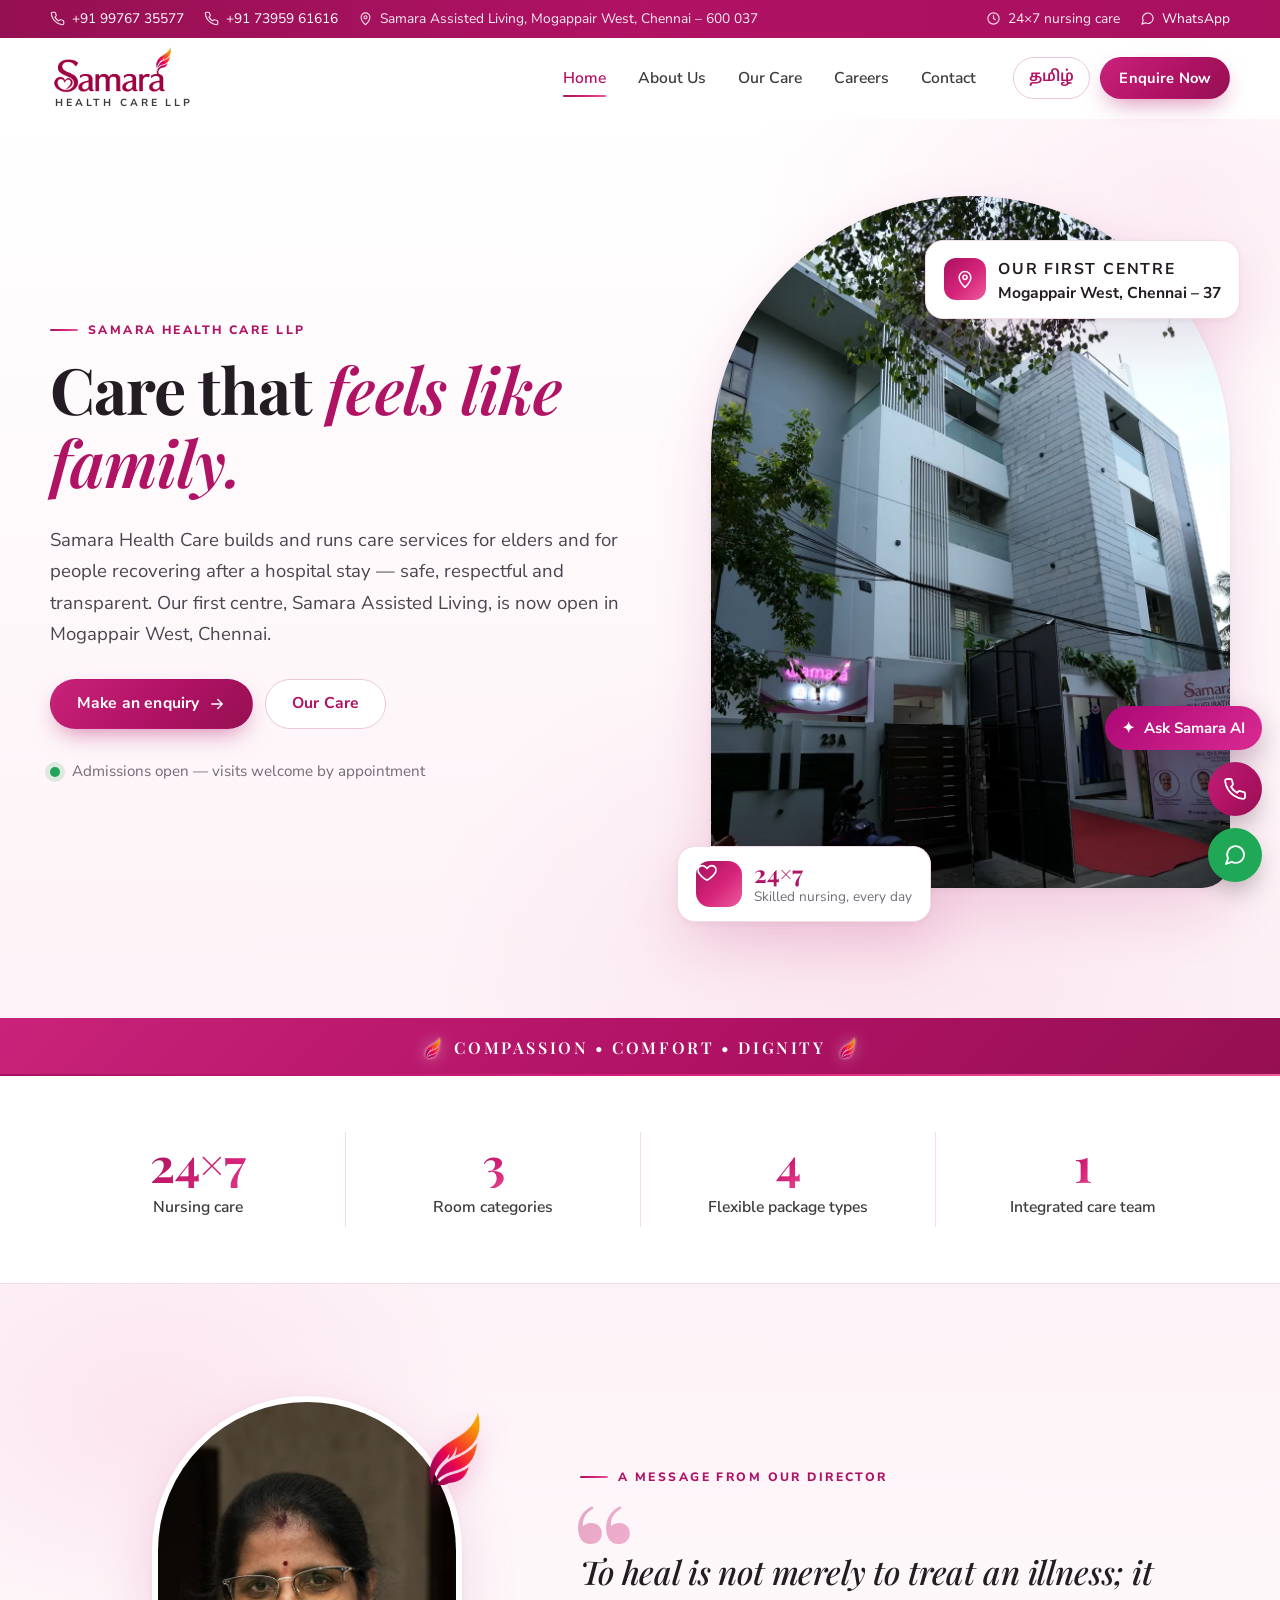
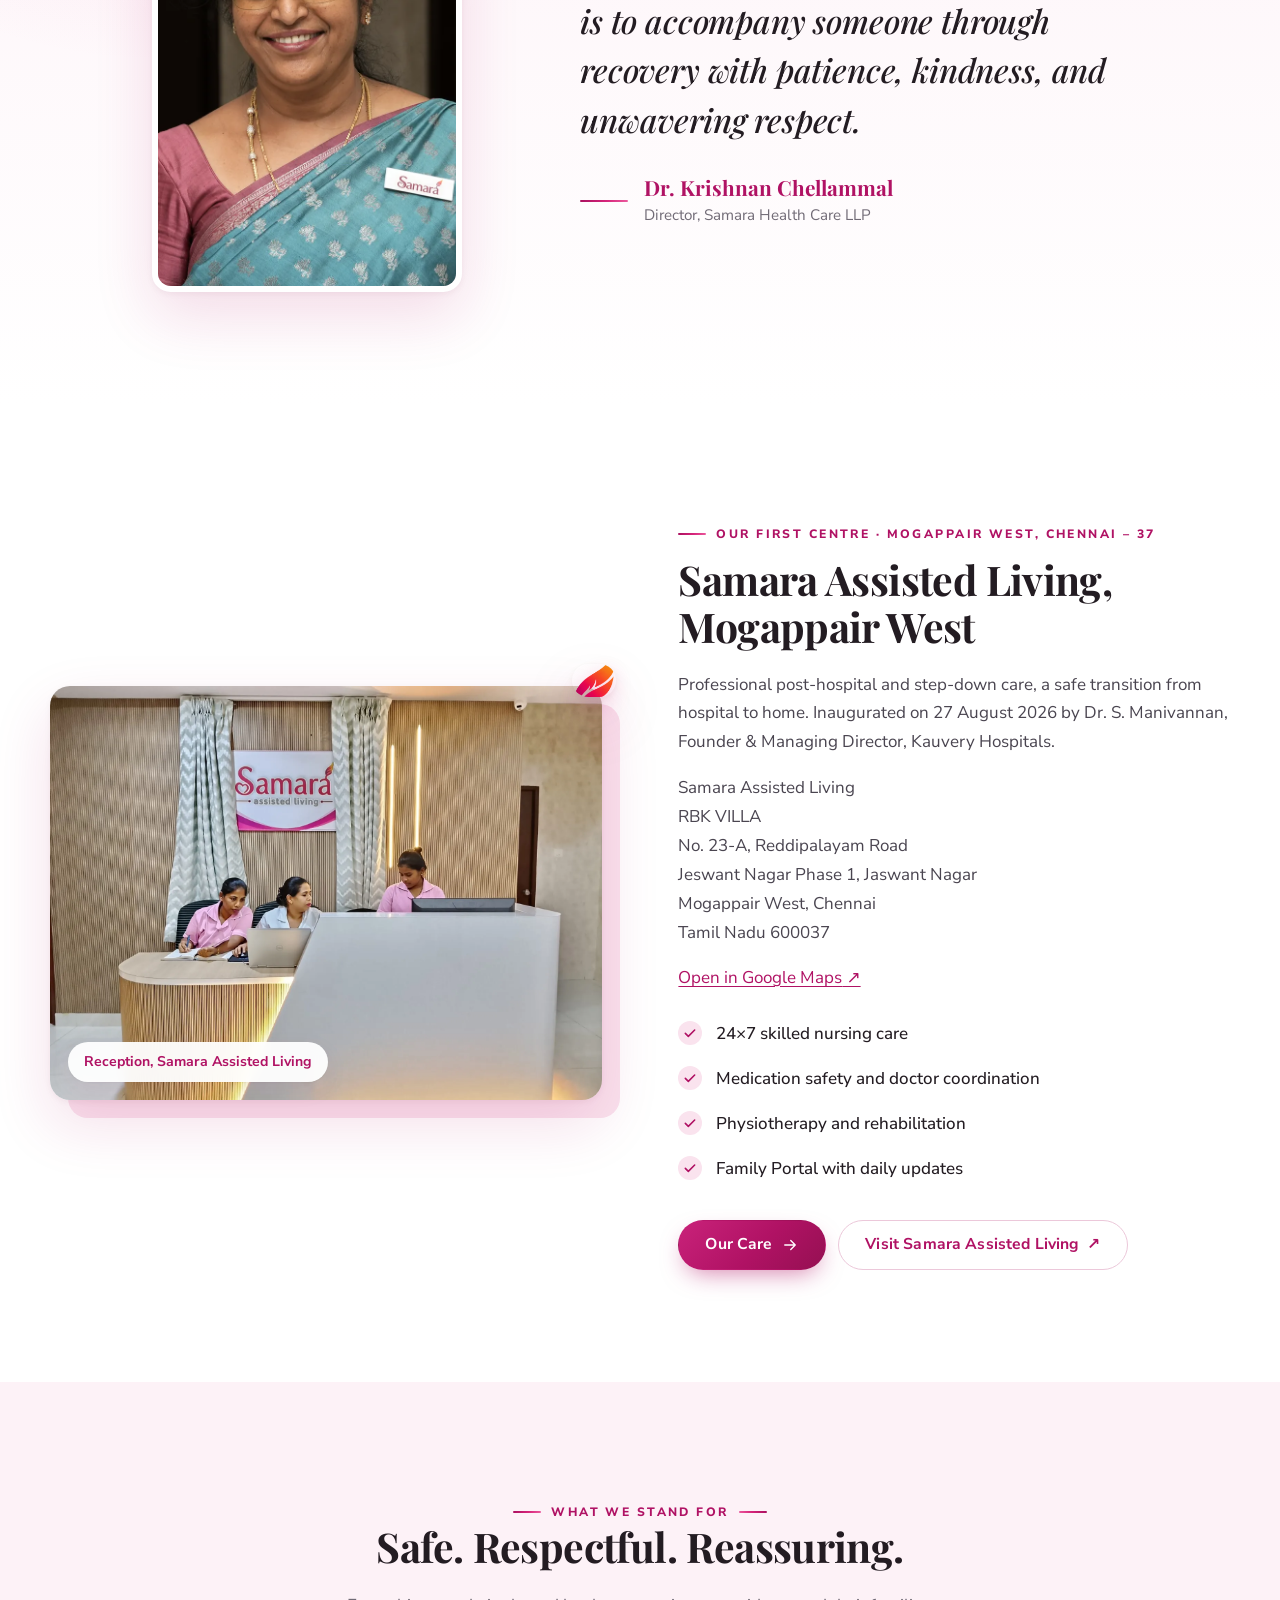
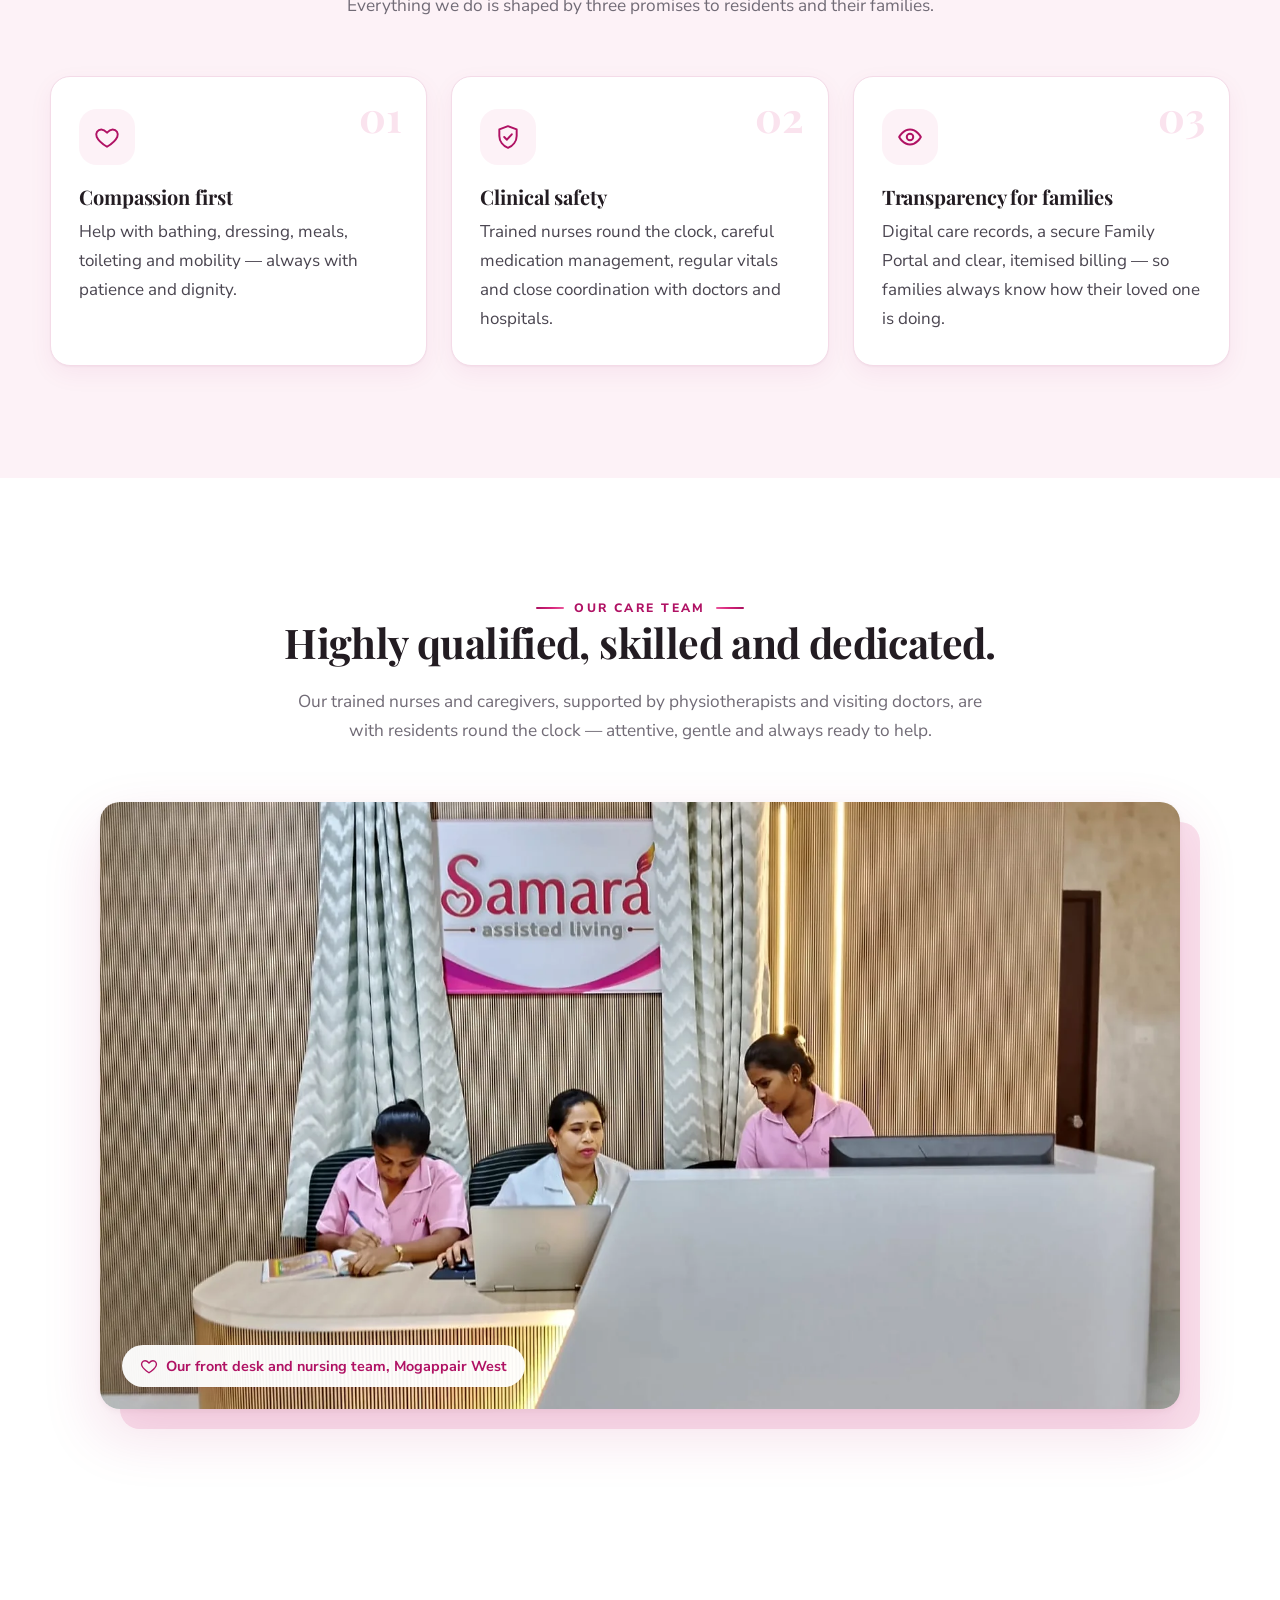
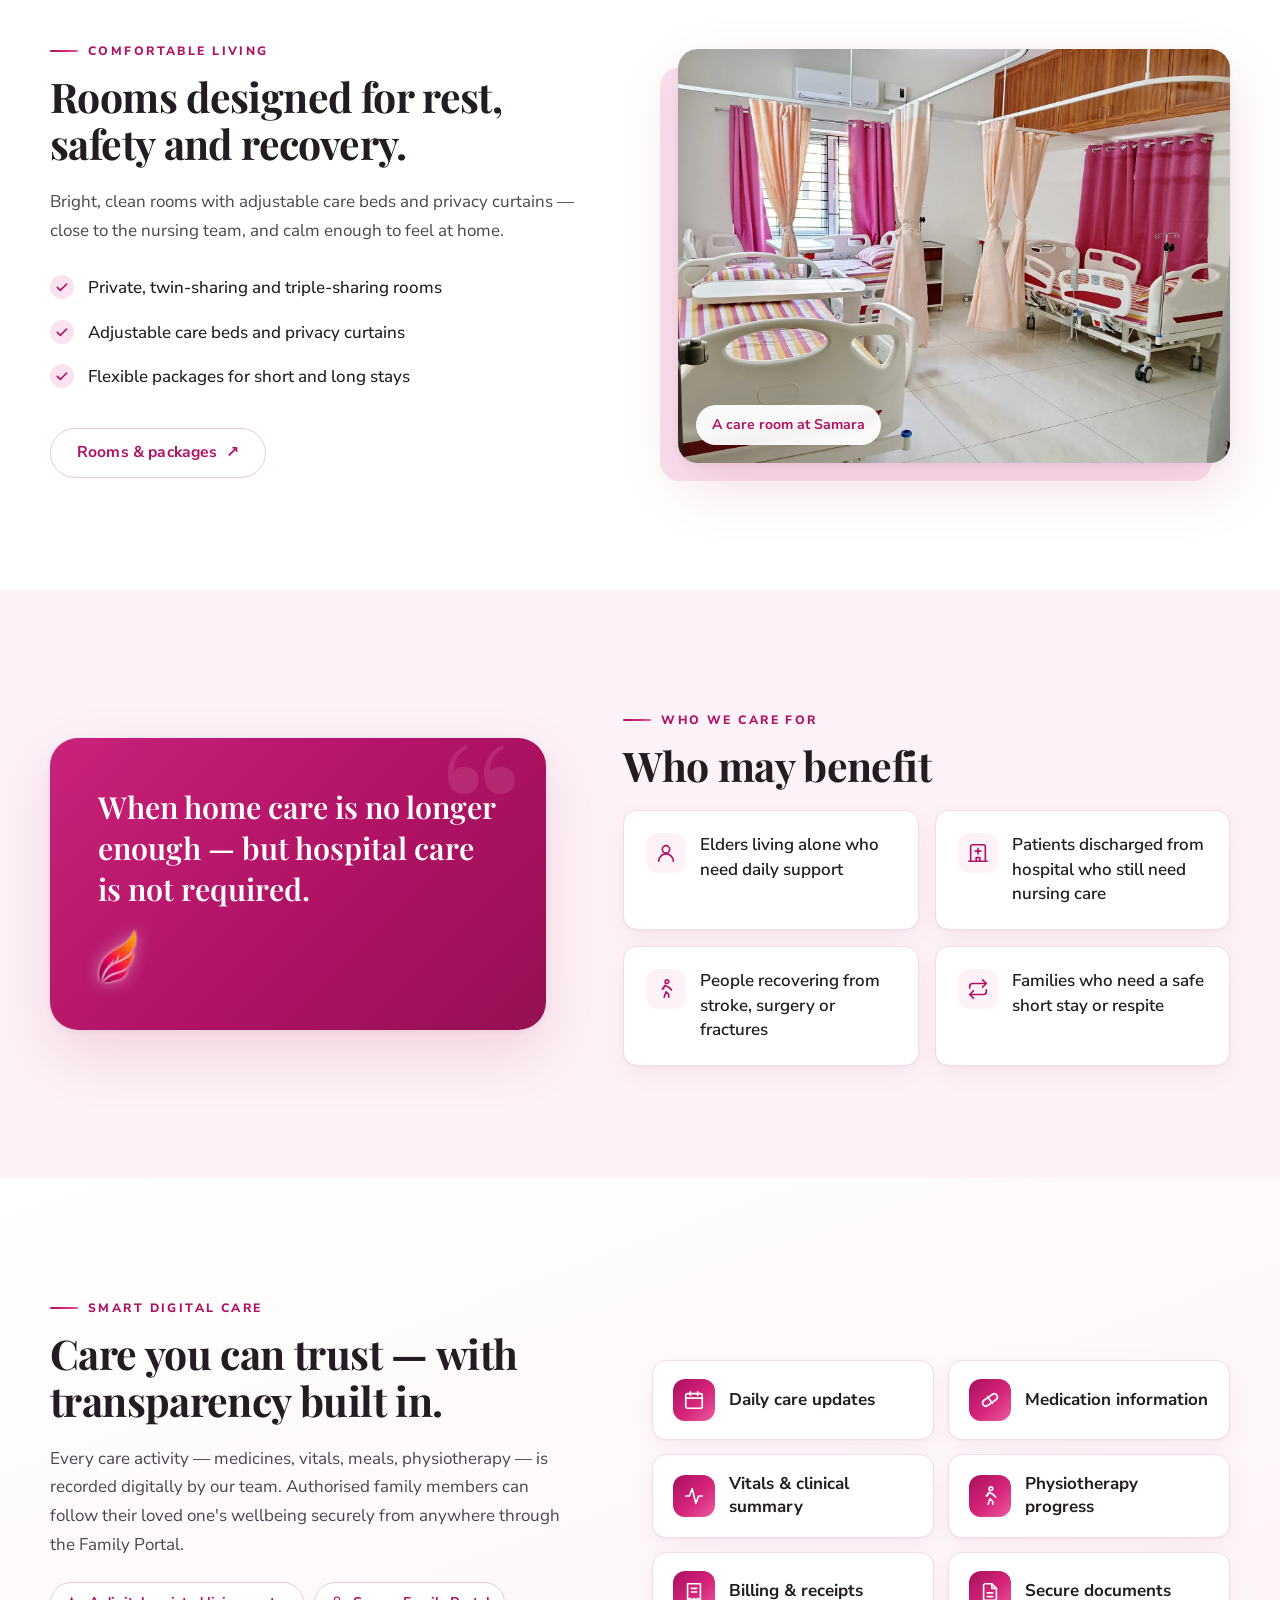
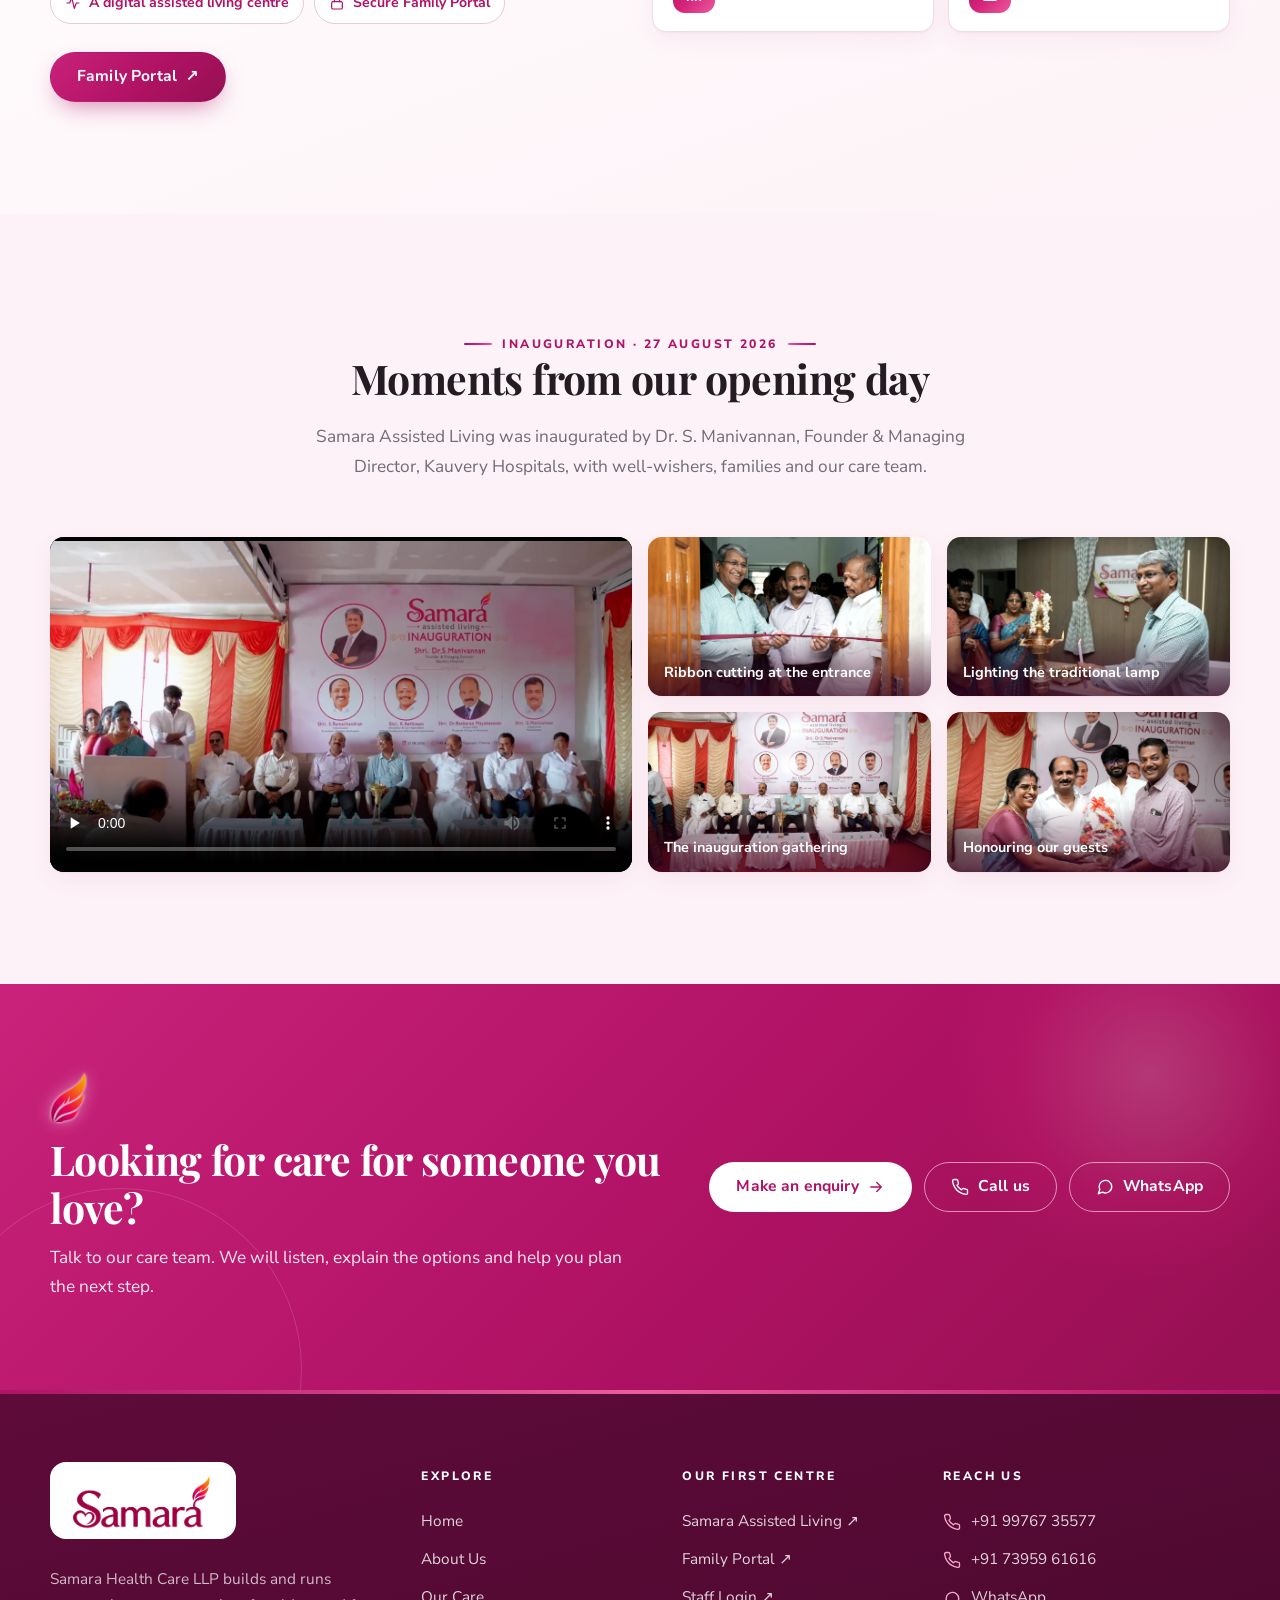
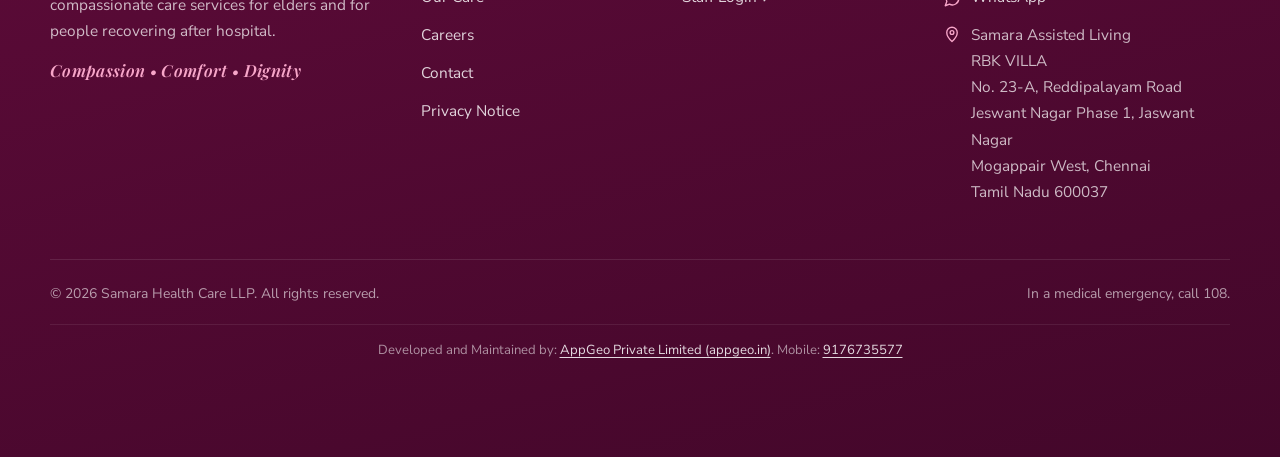
==== commit 6a6610c0: "Refresh pages for pink chat and concise location" ====
--- a/index.html
+++ b/index.html
@@ -21,8 +21,8 @@
 <link rel="preconnect" href="https://fonts.googleapis.com">
 <link rel="preconnect" href="https://fonts.gstatic.com" crossorigin>
 <link href="https://fonts.googleapis.com/css2?family=Playfair+Display:ital,wght@0,600;0,700;0,800;1,600&family=Nunito+Sans:opsz,wght@6..12,400;6..12,500;6..12,600;6..12,700;6..12,800&family=Noto+Sans+Tamil:wght@400;500;600;700&family=Noto+Serif+Tamil:wght@600;700&display=swap" rel="stylesheet">
-<link rel="stylesheet" href="css/site.css?v=2.9.3">
-<link rel="stylesheet" href="css/samara-ai.css?v=2.9.3">
+<link rel="stylesheet" href="css/site.css?v=2.9.4">
+<link rel="stylesheet" href="css/samara-ai.css?v=2.9.4">
 <script>document.documentElement.classList.add('js')</script>
 <script type="application/ld+json">{"@context": "https://schema.org", "@type": "MedicalOrganization", "name": "Samara Health Care LLP", "url": "https://samarahealth.in/", "logo": "https://samarahealth.in/assets/samara-assisted-living-logo.png", "telephone": "+917395961616", "slogan": "Compassion • Comfort • Dignity", "address": {"@type": "PostalAddress", "streetAddress": "RBK VILLA, No. 23-A, Reddipalayam Road, Jeswant Nagar Phase 1, Jaswant Nagar, Mogappair West", "addressLocality": "Chennai", "postalCode": "600037", "addressRegion": "Tamil Nadu", "addressCountry": "IN"}, "sameAs": ["https://samaraassistedliving.com/"]}</script>
 </head>
@@ -309,10 +309,10 @@
   <a class="fc fc-call" href="tel:+917395961616" data-i18n-aria="cta.call" aria-label="Call us"><svg class="ic" viewBox="0 0 24 24" aria-hidden="true" fill="none" stroke="currentColor" stroke-width="1.8" stroke-linecap="round" stroke-linejoin="round"><path d="M22 16.9v3a2 2 0 0 1-2.2 2 19.8 19.8 0 0 1-8.6-3.1 19.5 19.5 0 0 1-6-6A19.8 19.8 0 0 1 2.1 4.2 2 2 0 0 1 4.1 2h3a2 2 0 0 1 2 1.7c.1.9.4 1.8.7 2.7a2 2 0 0 1-.5 2.1L8 9.8a16 16 0 0 0 6 6l1.3-1.3a2 2 0 0 1 2.1-.4c.9.3 1.8.6 2.7.7a2 2 0 0 1 1.9 2z"/></svg></a>
   <a class="fc fc-wa" href="https://wa.me/917395961616" rel="noopener" data-i18n-aria="cta.whatsapp" aria-label="WhatsApp"><svg class="ic" viewBox="0 0 24 24" aria-hidden="true" fill="none" stroke="currentColor" stroke-width="1.8" stroke-linecap="round" stroke-linejoin="round"><path d="M21 11.5a8.4 8.4 0 0 1-12.3 7.4L3 21l2.1-5.6A8.4 8.4 0 1 1 21 11.5z"/></svg></a>
 </div>
-<script src="js/config.js?v=2.9.3"></script>
-<script src="js/i18n.js?v=2.9.3"></script>
-<script src="js/site.js?v=2.9.3"></script>
-<script src="js/samara-ai.js?v=2.9.3"></script>
-<script src="js/samara-speech.js?v=2.9.3"></script>
+<script src="js/config.js?v=2.9.4"></script>
+<script src="js/i18n.js?v=2.9.4"></script>
+<script src="js/site.js?v=2.9.4"></script>
+<script src="js/samara-ai.js?v=2.9.4"></script>
+<script src="js/samara-speech.js?v=2.9.4"></script>
 </body>
 </html>
--- a/css/samara-ai.css
+++ b/css/samara-ai.css
@@ -4,3 +4,19 @@
 @media print{.sai-launch,.sai-panel{display:none!important}}
 
 .sai-progress{display:flex;align-items:center;gap:10px;padding:13px 15px;background:#f5e9ef;color:#7d143f;border-top:1px solid #ead9e1;font-size:14px;font-weight:700;flex-shrink:0}.sai-progress[hidden]{display:none}.sai-progress-dots{display:flex;gap:4px;flex-shrink:0}.sai-progress-dots i{width:6px;height:6px;border-radius:50%;background:#9c0040;animation:saiThinking 1.2s infinite}.sai-progress-dots i:nth-child(2){animation-delay:.2s}.sai-progress-dots i:nth-child(3){animation-delay:.4s}.sai-map-link{display:block;margin:8px 0 14px;padding:12px;border:1px solid #dcbac9;border-radius:12px;background:#fff;color:#9c0040;font-weight:700;text-decoration:underline}.sai-compose button:disabled,.sai-quick button:disabled,.sai-lang:disabled{opacity:.5;cursor:wait}@keyframes saiThinking{0%,80%,100%{opacity:.35;transform:translateY(0)}40%{opacity:1;transform:translateY(-3px)}}@media(prefers-reduced-motion:reduce){.sai-progress-dots i,.sai-mic.listening{animation:none}}
+
+/* Logo-inspired magenta and rose gradients, scoped to the assistant. */
+.sai-panel{border-color:#f2b9dc;box-shadow:0 24px 64px rgba(164,13,105,.22);background:linear-gradient(155deg,#fff7fc,#fff)}
+.sai-head{background:linear-gradient(120deg,#ad0879 0%,#ce238e 55%,#ea69ae 100%)}
+.sai-launch,.sai-user,.sai-send,.sai-lang.active{background:linear-gradient(135deg,#ac0876,#d92a91);color:#fff}
+.sai-msgs{background:radial-gradient(ellipse at top right,rgba(250,206,231,.6),transparent 70%),linear-gradient(155deg,#fffafd,#fff2f9)}
+.sai-bot{background:linear-gradient(125deg,#fbe0f0,#fff0f8);color:#591342;border:1px solid #f3c5e1}
+.sai-user{box-shadow:0 4px 12px rgba(185,18,118,.12)}
+.sai-panel .sai-langs,.sai-panel .sai-speech,.sai-panel .sai-quick,.sai-panel .sai-compose,.sai-panel .sai-note{background:linear-gradient(105deg,#fff8fc,#fff);border-color:#f4d5e8}
+.sai-panel .sai-note,.sai-panel .sai-speech small{color:#76516c}
+.sai-panel .sai-quick button,.sai-panel .sai-speech button,.sai-panel .sai-listen,.sai-panel .sai-map-link{background:linear-gradient(135deg,#fff,#fff0f8);border-color:#eeb3d5;color:#a30b70}
+.sai-panel .sai-lang{border-color:#edc2dd}.sai-panel .sai-lang.active{border-color:#bc147e}
+.sai-panel .sai-compose input{border-color:#e7b5d4;background:#fffafd;color:#591342}
+.sai-panel .sai-compose input:focus{outline:2px solid #df56a6;outline-offset:2px}
+.sai-mic{background:linear-gradient(135deg,#f9d3e9,#fff0f9);color:#ad0879}.sai-mic.listening{background:linear-gradient(135deg,#ac0876,#d92a91);color:#fff}
+.sai-progress{background:linear-gradient(100deg,#f9d4eb,#fff0f9);border-color:#efbcdb;color:#911363}.sai-progress-dots i{background:#c51b87}
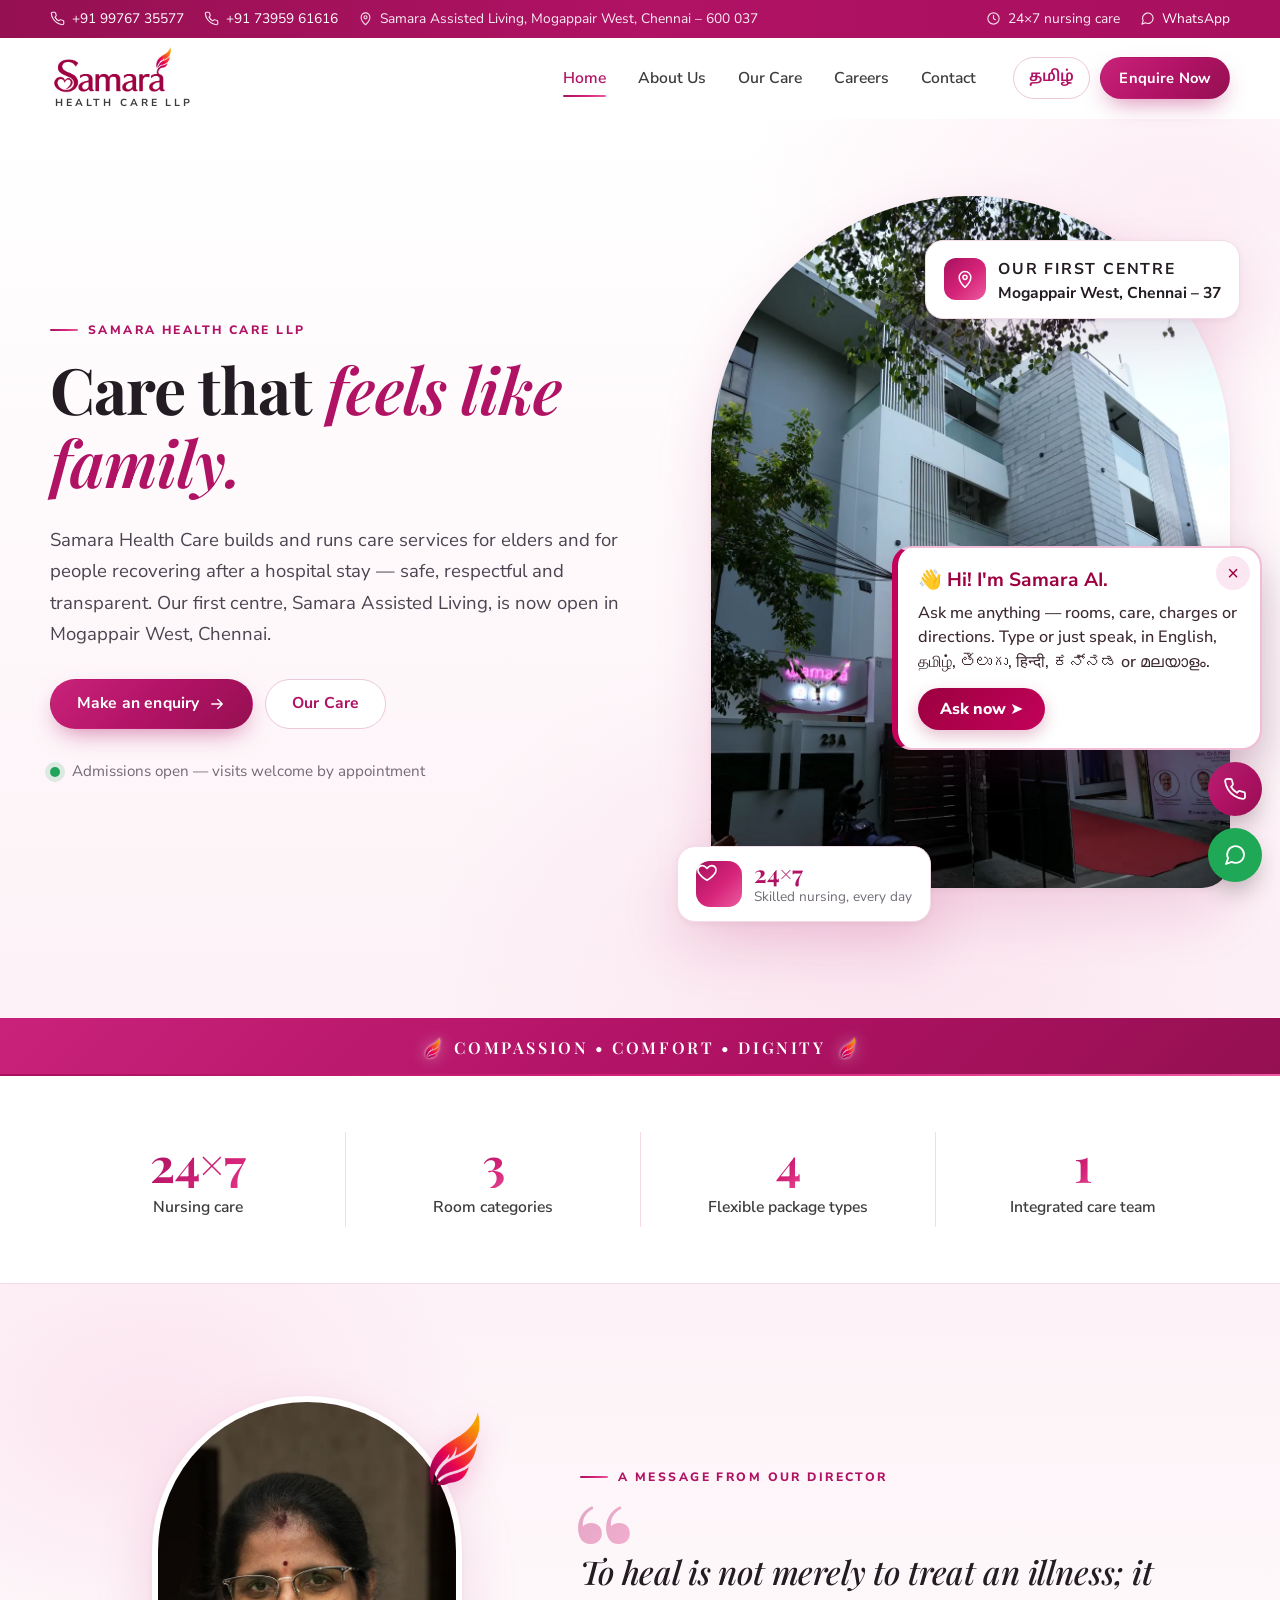
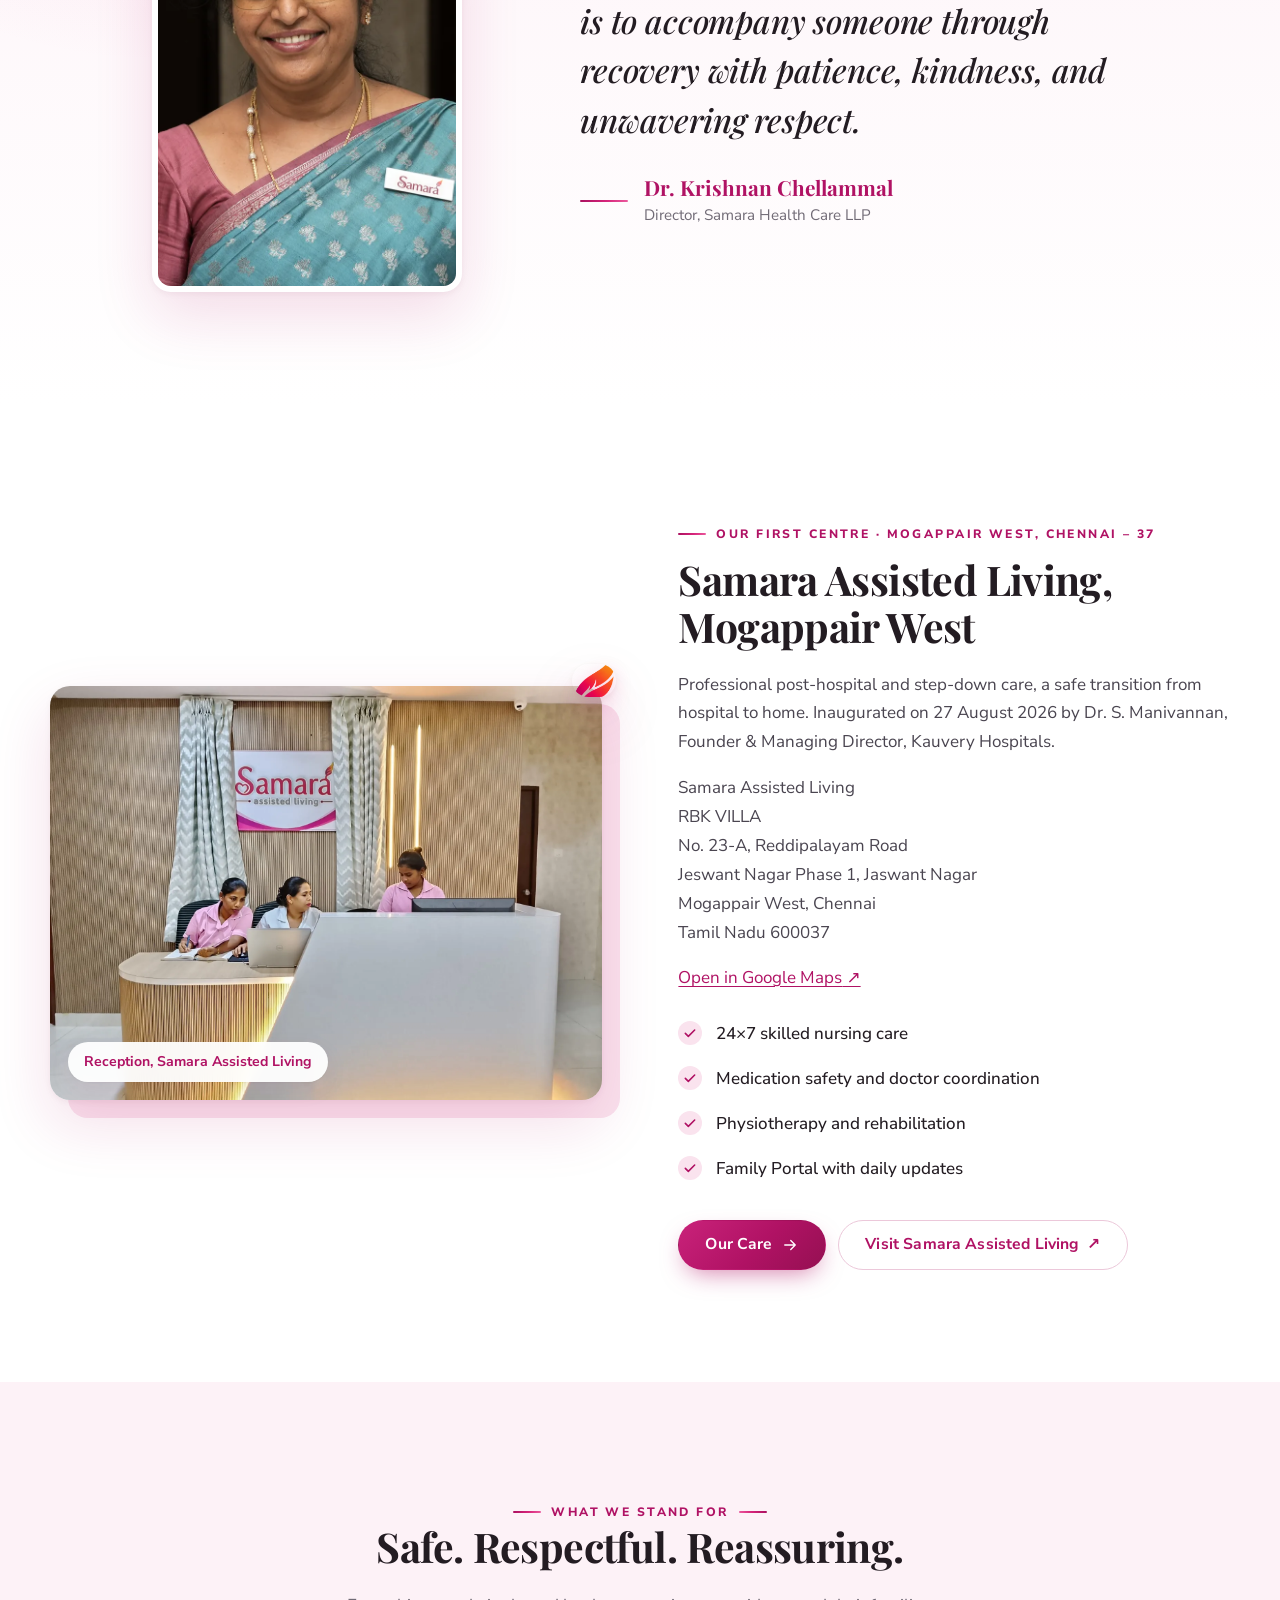
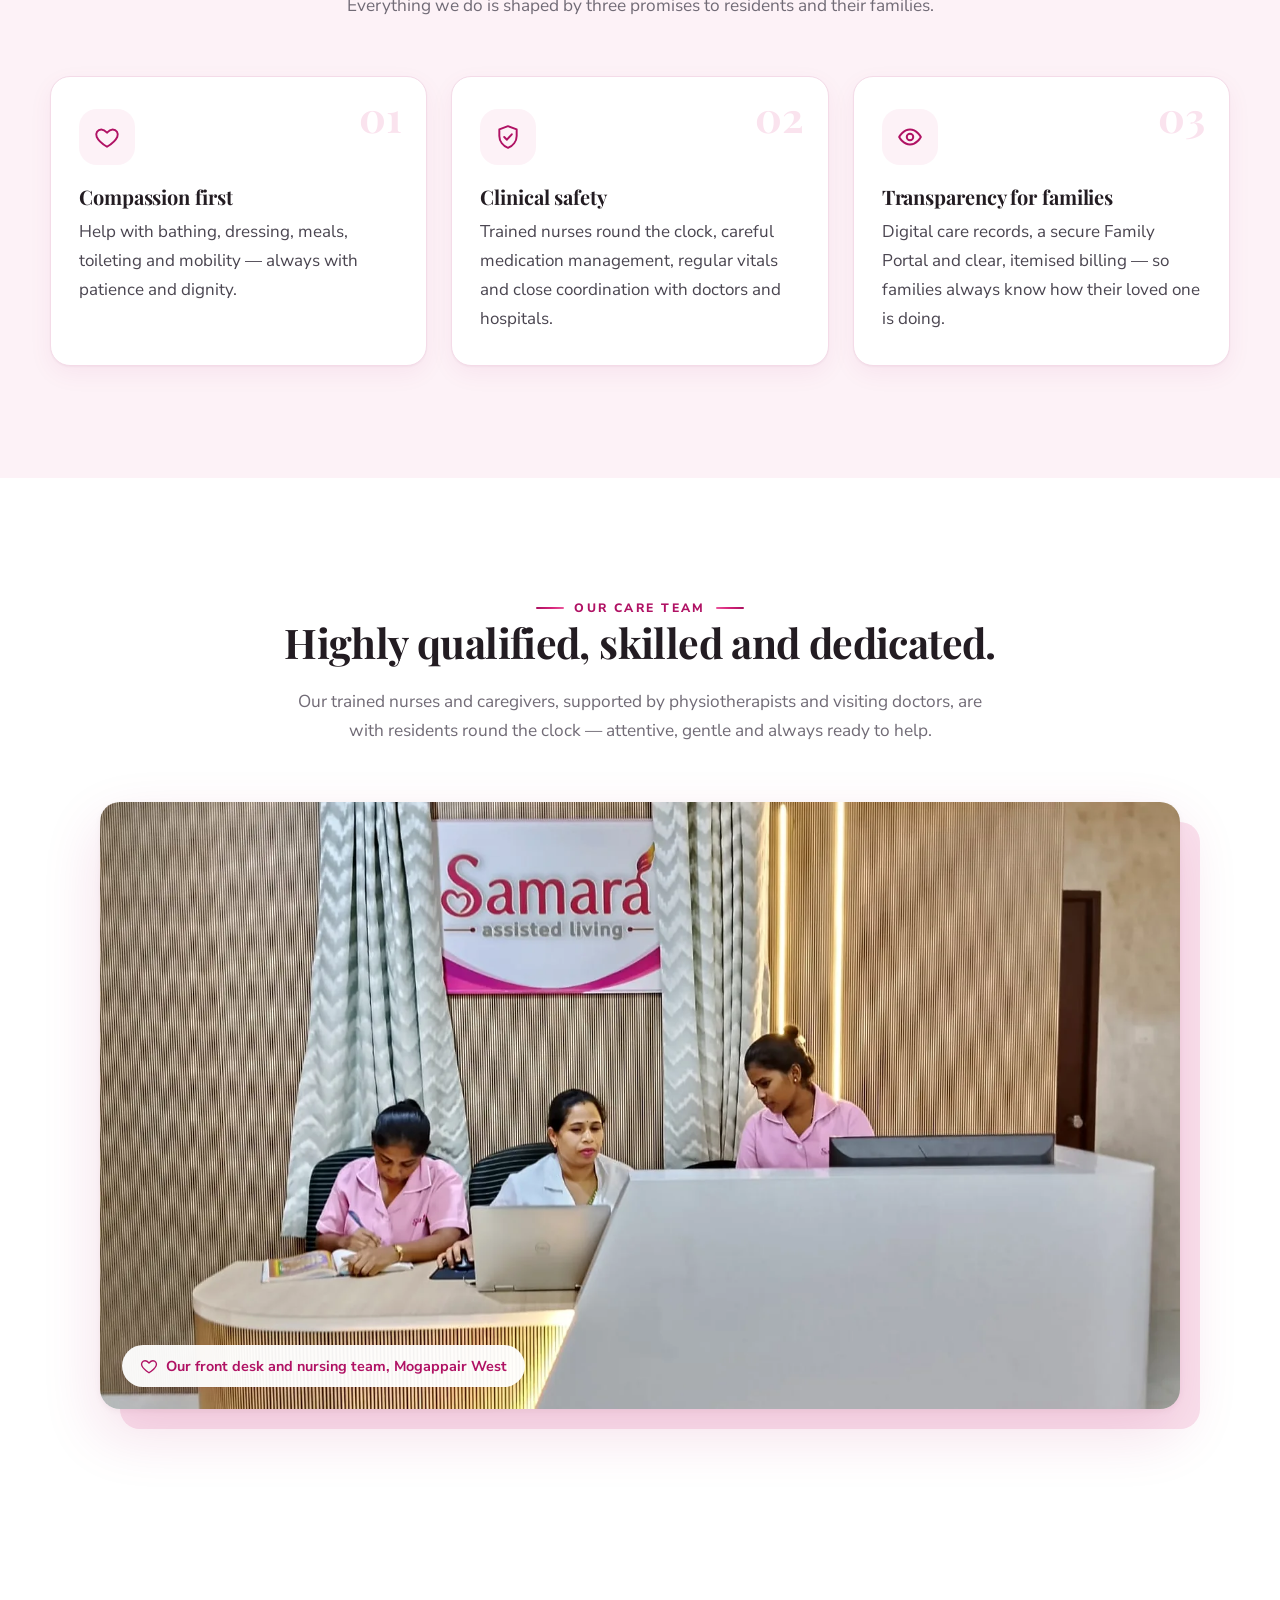
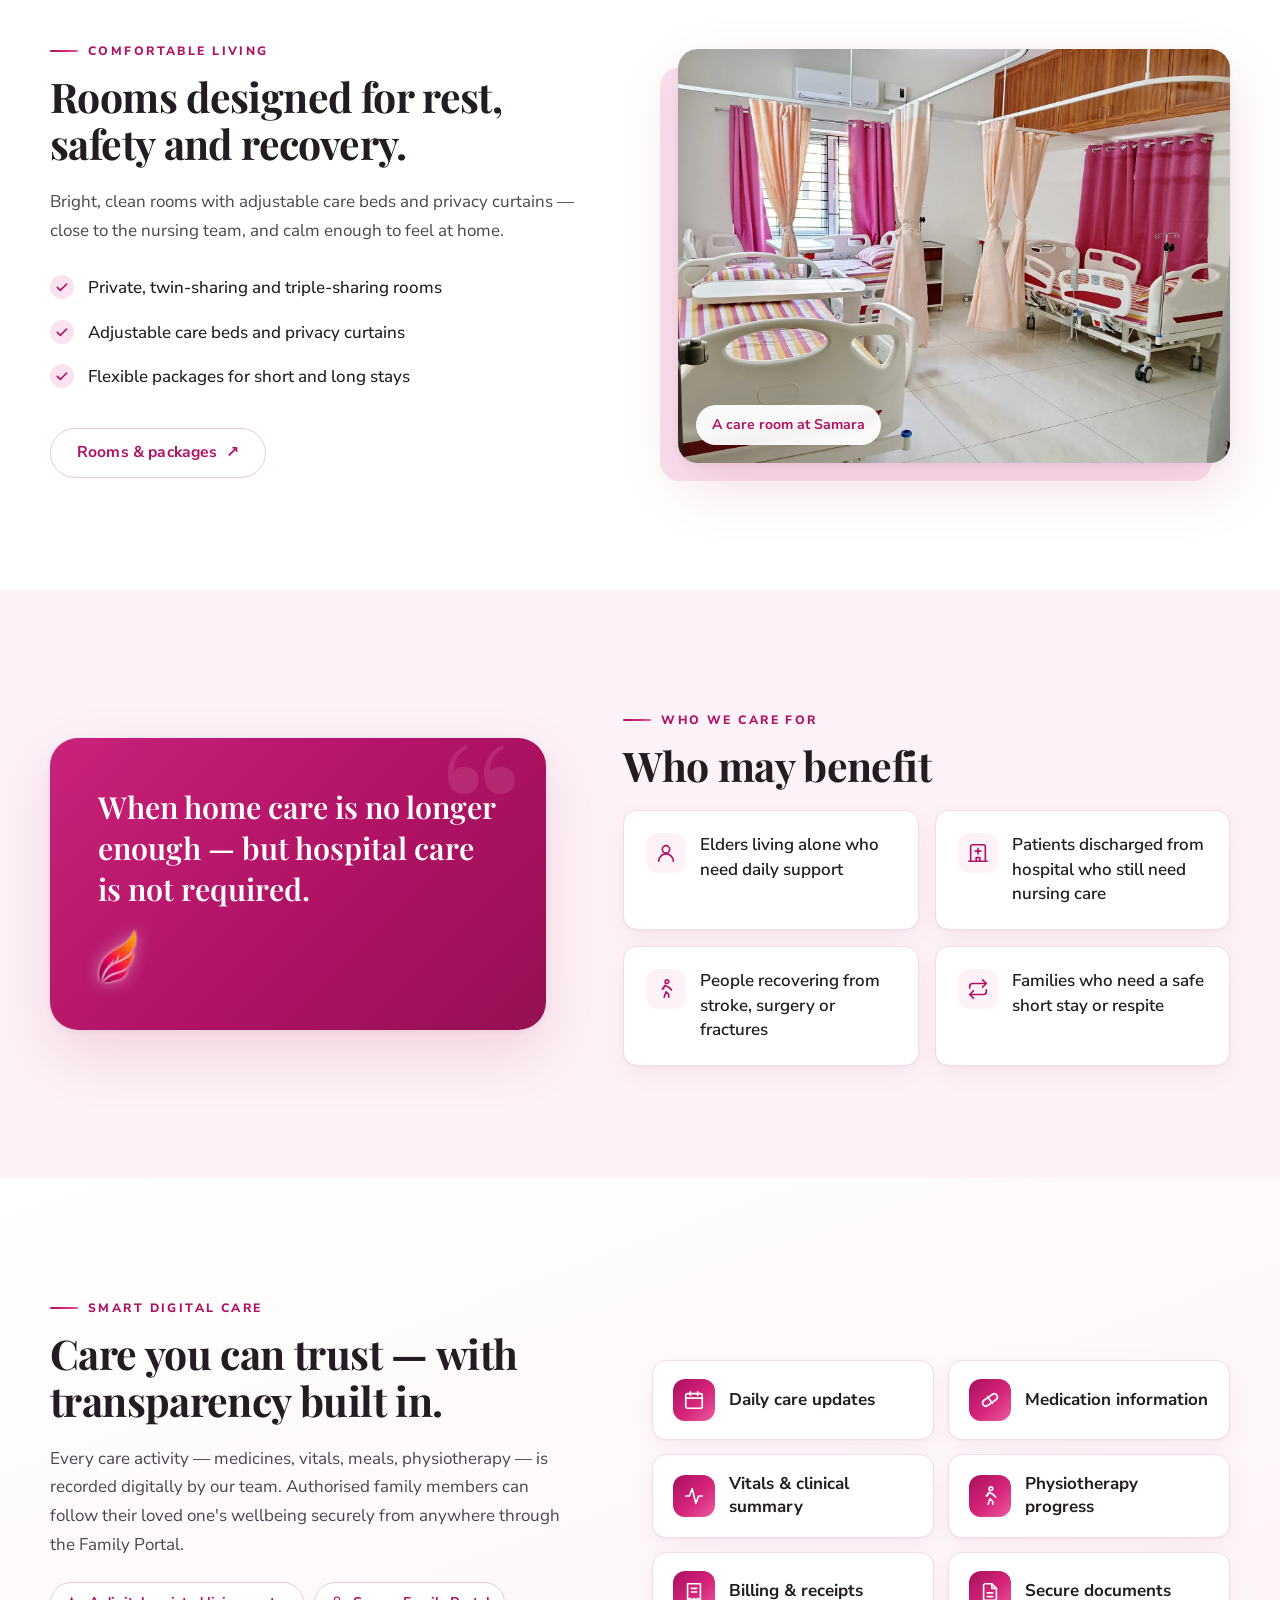
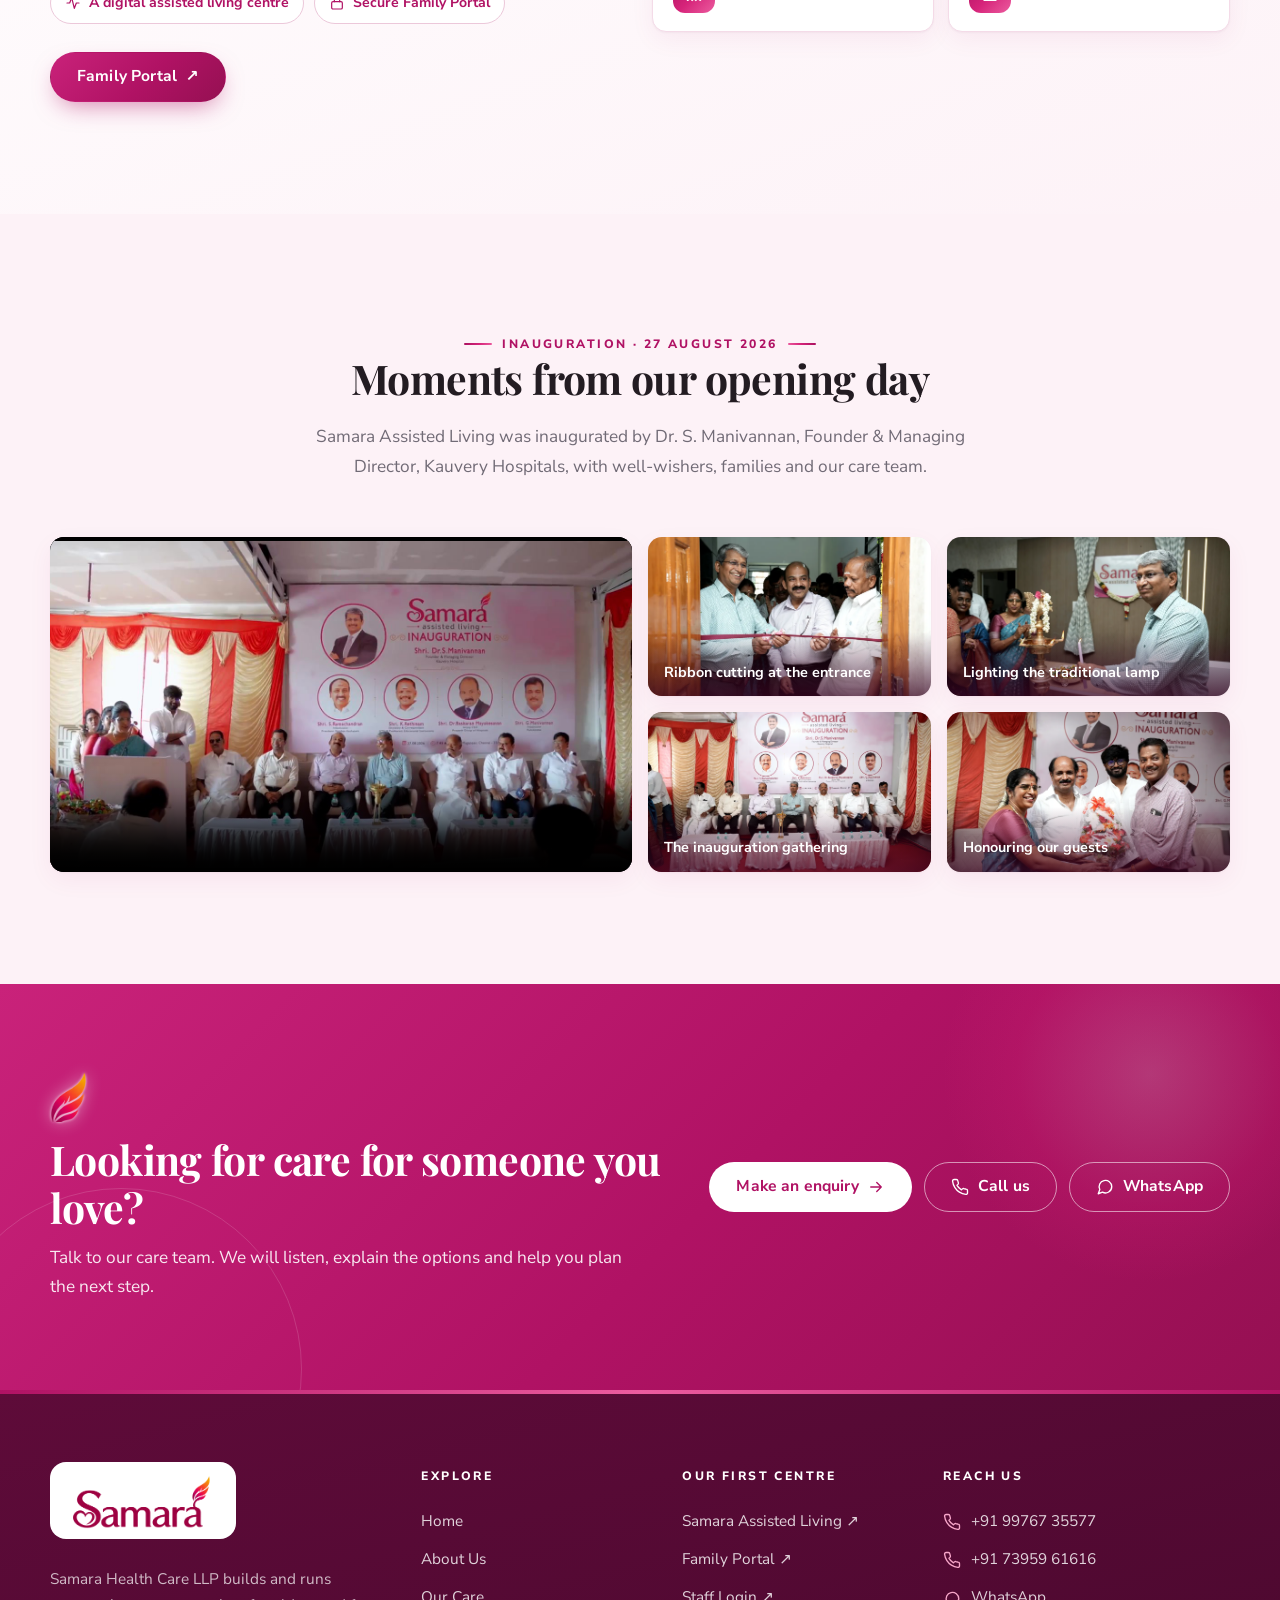
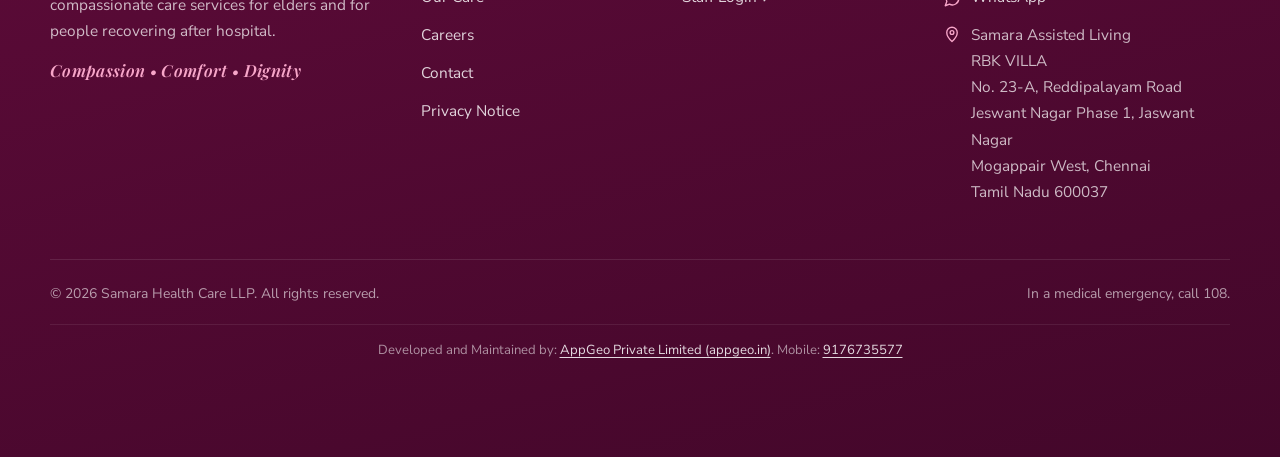
==== commit 182e0e25: "Add files via upload" ====
--- a/index.html
+++ b/index.html
@@ -1,318 +1,318 @@
-<!doctype html>
-<html lang="en">
-<head>
-<meta charset="utf-8">
-<meta name="viewport" content="width=device-width, initial-scale=1, viewport-fit=cover">
-<title>Samara Health Care — Care that feels like family</title>
-<meta name="description" content="Samara Health Care LLP — compassionate elder care and post-hospital recovery. Our first centre, Samara Assisted Living, is open in Mogappair West, Chennai.">
-<link rel="canonical" href="https://samarahealth.in/">
-<meta name="theme-color" content="#b01264">
-<meta name="color-scheme" content="light">
-<meta property="og:type" content="website">
-<meta property="og:site_name" content="Samara Health Care">
-<meta property="og:title" content="Samara Health Care — Care that feels like family">
-<meta property="og:description" content="Samara Health Care LLP — compassionate elder care and post-hospital recovery. Our first centre, Samara Assisted Living, is open in Mogappair West, Chennai.">
-<meta property="og:url" content="https://samarahealth.in/">
-<meta property="og:image" content="https://samarahealth.in/assets/photos/centre-signboard.jpg">
-<meta property="og:locale" content="en_IN">
-<meta name="twitter:card" content="summary_large_image">
-<link rel="icon" type="image/png" href="assets/favicon.png">
-<link rel="apple-touch-icon" href="assets/apple-touch-icon.png">
-<link rel="preconnect" href="https://fonts.googleapis.com">
-<link rel="preconnect" href="https://fonts.gstatic.com" crossorigin>
-<link href="https://fonts.googleapis.com/css2?family=Playfair+Display:ital,wght@0,600;0,700;0,800;1,600&family=Nunito+Sans:opsz,wght@6..12,400;6..12,500;6..12,600;6..12,700;6..12,800&family=Noto+Sans+Tamil:wght@400;500;600;700&family=Noto+Serif+Tamil:wght@600;700&display=swap" rel="stylesheet">
-<link rel="stylesheet" href="css/site.css?v=2.9.4">
-<link rel="stylesheet" href="css/samara-ai.css?v=2.9.4">
-<script>document.documentElement.classList.add('js')</script>
-<script type="application/ld+json">{"@context": "https://schema.org", "@type": "MedicalOrganization", "name": "Samara Health Care LLP", "url": "https://samarahealth.in/", "logo": "https://samarahealth.in/assets/samara-assisted-living-logo.png", "telephone": "+917395961616", "slogan": "Compassion • Comfort • Dignity", "address": {"@type": "PostalAddress", "streetAddress": "RBK VILLA, No. 23-A, Reddipalayam Road, Jeswant Nagar Phase 1, Jaswant Nagar, Mogappair West", "addressLocality": "Chennai", "postalCode": "600037", "addressRegion": "Tamil Nadu", "addressCountry": "IN"}, "sameAs": ["https://samaraassistedliving.com/"]}</script>
-</head>
-<body data-title="home.title">
-<a class="skip" href="#main">Skip to content</a>
-<div class="topbar">
-  <div class="wrap">
-    <div class="tb-left">
-      <a class="tb-item" href="tel:+919976735577"><svg class="ic" viewBox="0 0 24 24" aria-hidden="true" fill="none" stroke="currentColor" stroke-width="1.8" stroke-linecap="round" stroke-linejoin="round"><path d="M22 16.9v3a2 2 0 0 1-2.2 2 19.8 19.8 0 0 1-8.6-3.1 19.5 19.5 0 0 1-6-6A19.8 19.8 0 0 1 2.1 4.2 2 2 0 0 1 4.1 2h3a2 2 0 0 1 2 1.7c.1.9.4 1.8.7 2.7a2 2 0 0 1-.5 2.1L8 9.8a16 16 0 0 0 6 6l1.3-1.3a2 2 0 0 1 2.1-.4c.9.3 1.8.6 2.7.7a2 2 0 0 1 1.9 2z"/></svg>+91 99767 35577</a>
-      <a class="tb-item tb-mail" href="tel:+917395961616"><svg class="ic" viewBox="0 0 24 24" aria-hidden="true" fill="none" stroke="currentColor" stroke-width="1.8" stroke-linecap="round" stroke-linejoin="round"><path d="M22 16.9v3a2 2 0 0 1-2.2 2 19.8 19.8 0 0 1-8.6-3.1 19.5 19.5 0 0 1-6-6A19.8 19.8 0 0 1 2.1 4.2 2 2 0 0 1 4.1 2h3a2 2 0 0 1 2 1.7c.1.9.4 1.8.7 2.7a2 2 0 0 1-.5 2.1L8 9.8a16 16 0 0 0 6 6l1.3-1.3a2 2 0 0 1 2.1-.4c.9.3 1.8.6 2.7.7a2 2 0 0 1 1.9 2z"/></svg>+91 73959 61616</a>
-      <span class="tb-item tb-addr"><svg class="ic" viewBox="0 0 24 24" aria-hidden="true" fill="none" stroke="currentColor" stroke-width="1.8" stroke-linecap="round" stroke-linejoin="round"><path d="M12 22s7-6.3 7-12a7 7 0 1 0-14 0c0 5.7 7 12 7 12z"/><circle cx="12" cy="10" r="2.5"/></svg><span data-i18n="addr.line">Samara Assisted Living, Mogappair West, Chennai – 600 037</span></span>
-    </div>
-    <div class="tb-right">
-      <span class="tb-item hide-sm"><svg class="ic" viewBox="0 0 24 24" aria-hidden="true" fill="none" stroke="currentColor" stroke-width="1.8" stroke-linecap="round" stroke-linejoin="round"><circle cx="12" cy="12" r="9"/><path d="M12 7v5l3 2"/></svg><span data-i18n="top.care">24×7 nursing care</span></span>
-      <a class="tb-item" href="https://wa.me/917395961616" rel="noopener"><svg class="ic" viewBox="0 0 24 24" aria-hidden="true" fill="none" stroke="currentColor" stroke-width="1.8" stroke-linecap="round" stroke-linejoin="round"><path d="M21 11.5a8.4 8.4 0 0 1-12.3 7.4L3 21l2.1-5.6A8.4 8.4 0 1 1 21 11.5z"/></svg>WhatsApp</a>
-    </div>
-  </div>
-</div>
-<header class="site-header" id="site-header">
-  <div class="wrap nav-row">
-    <a class="brand" href="index.html" aria-label="Samara Health Care — home">
-      <img src="assets/samara-mark.png" alt="Samara" width="720" height="258">
-      <span class="brand-sub" data-i18n="brand.sub">Health Care LLP</span>
-    </a>
-    <nav class="main-nav" id="main-nav" aria-label="Main">
-      <ul><li><a href="index.html" aria-current="page"><span data-i18n="nav.home">Home</span></a></li><li><a href="about.html"><span data-i18n="nav.about">About Us</span></a></li><li><a href="services.html"><span data-i18n="nav.services">Our Care</span></a></li><li><a href="careers.html"><span data-i18n="nav.careers">Careers</span></a></li><li><a href="contact.html"><span data-i18n="nav.contact">Contact</span></a></li></ul>
-    </nav>
-    <div class="nav-actions">
-      <button type="button" class="lang-btn" id="lang-btn" data-i18n-aria="lang.label" aria-label="Switch to Tamil"><span data-i18n="lang.switch">தமிழ்</span></button>
-      <a class="btn btn-primary btn-sm hide-sm" href="contact.html#enquiry"><span data-i18n="nav.enquire">Enquire Now</span></a>
-      <button type="button" class="menu-btn" id="menu-btn" aria-controls="main-nav" aria-expanded="false"><span class="bars" aria-hidden="true"></span><span class="sr" data-i18n="menu.open">Menu</span></button>
-    </div>
-  </div>
-</header>
-<main id="main">
-<section class="hero">
-  <div class="wrap hero-grid">
-    <div class="hero-copy">
-      <p class="kicker" data-i18n="home.kicker">Samara Health Care LLP</p>
-      <h1><span data-i18n="home.h1a">Care that</span> <em data-i18n="home.h1b">feels like family.</em></h1>
-      <p class="lead" data-i18n="home.lead">Samara Health Care builds and runs care services for elders and for people recovering after a hospital stay — safe, respectful and transparent. Our first centre, Samara Assisted Living, is now open in Mogappair West, Chennai.</p>
-      <div class="hero-actions">
-        <a class="btn btn-primary" href="contact.html#enquiry"><span data-i18n="cta.enquire">Make an enquiry</span><svg class="ic ic-arrow" viewBox="0 0 24 24" aria-hidden="true" fill="none" stroke="currentColor" stroke-width="1.8" stroke-linecap="round" stroke-linejoin="round"><path d="M5 12h14M13 6l6 6-6 6"/></svg></a>
-        <a class="btn btn-outline" href="services.html"><span data-i18n="nav.services">Our Care</span></a>
-      </div>
-      <p class="hero-note"><span class="dot" aria-hidden="true"></span><span data-i18n="home.note">Admissions open — visits welcome by appointment</span></p>
-    </div>
-    <div class="hero-media">
-      <div class="arch"><picture><source srcset="assets/photos/centre-building.webp" type="image/webp"><img src="assets/photos/centre-building.jpg" alt="The Samara Assisted Living building at 23A, Mogappair West, Chennai" width="1050" height="1400" fetchpriority="high" decoding="async"></picture></div>
-      <div class="float-card fc-a">
-        <span class="ic-badge"><svg class="ic" viewBox="0 0 24 24" aria-hidden="true" fill="none" stroke="currentColor" stroke-width="1.8" stroke-linecap="round" stroke-linejoin="round"><path d="M12 21s-7.5-4.6-9.5-9.2C1.1 8.4 3.3 5 6.8 5c2 0 3.5 1.1 5.2 3 1.7-1.9 3.2-3 5.2-3 3.5 0 5.7 3.4 4.3 6.8C19.5 16.4 12 21 12 21z"/></svg></span>
-        <div><strong>24×7</strong><span data-i18n="home.float.l">Skilled nursing, every day</span></div>
-      </div>
-      <div class="float-card fc-b">
-        <span class="fc-pin"><svg class="ic" viewBox="0 0 24 24" aria-hidden="true" fill="none" stroke="currentColor" stroke-width="1.8" stroke-linecap="round" stroke-linejoin="round"><path d="M12 22s7-6.3 7-12a7 7 0 1 0-14 0c0 5.7 7 12 7 12z"/><circle cx="12" cy="10" r="2.5"/></svg></span>
-        <div><strong class="fc-small"><span data-i18n="home.float.p">Our first centre</span></strong><span><span data-i18n="home.float.loc">Mogappair West, Chennai – 37</span></span></div>
-      </div>
-    </div>
-  </div>
-</section>
-<div class="tag-strip"><p><img src="assets/samara-feather.png" alt="" width="85" height="120" aria-hidden="true"><span data-i18n="tagline">Compassion • Comfort • Dignity</span><img src="assets/samara-feather.png" alt="" width="85" height="120" aria-hidden="true"></p></div>
-
-<section class="glance" aria-label="Care at a glance">
-  <div class="wrap">
-    <ul class="stats">
-      <li class="reveal"><strong data-i18n="home.stat1">24×7</strong><span data-i18n="home.stat1l">Nursing care</span></li>
-      <li class="reveal d1"><strong data-i18n="home.stat2">3</strong><span data-i18n="home.stat2l">Room categories</span></li>
-      <li class="reveal d2"><strong data-i18n="home.stat4">4</strong><span data-i18n="home.stat4l">Flexible package types</span></li>
-      <li class="reveal d3"><strong data-i18n="home.stat3">1</strong><span data-i18n="home.stat3l">Integrated care team</span></li>
-    </ul>
-  </div>
-</section>
-
-<section class="section message">
-  <div class="wrap msg-grid">
-    <figure class="msg-photo reveal">
-      <div class="msg-frame"><picture><source srcset="assets/photos/dr-krishnan-chellammal.webp" type="image/webp"><img src="assets/photos/dr-krishnan-chellammal.jpg" alt="Dr. Krishnan Chellammal, Director, Samara Health Care LLP" width="800" height="1000" loading="lazy" decoding="async"></picture></div>
-      <img src="assets/samara-feather.png" alt="" width="85" height="120" aria-hidden="true" class="msg-feather">
-    </figure>
-    <div class="msg-body reveal d1">
-      <p class="kicker" data-i18n="msg.k">A message from our Director</p>
-      <blockquote class="msg-quote">
-        <span class="msg-mark" aria-hidden="true">&ldquo;</span>
-        <p data-i18n="msg.q">To heal is not merely to treat an illness; it is to accompany someone through recovery with patience, kindness, and unwavering respect.</p>
-      </blockquote>
-      <div class="msg-sign">
-        <span class="msg-line" aria-hidden="true"></span>
-        <div><strong data-i18n="msg.name">Dr. Krishnan Chellammal</strong><span data-i18n="msg.role">Director, Samara Health Care LLP</span></div>
-      </div>
-    </div>
-  </div>
-</section>
-
-<section class="section">
-  <div class="wrap split">
-    <figure class="photo reveal">
-      <picture><source srcset="assets/photos/reception.webp" type="image/webp"><img src="assets/photos/reception.jpg" alt="Reception and welcome area at Samara Assisted Living" width="1600" height="1200" loading="lazy" decoding="async"></picture>
-      <img src="assets/samara-feather.png" alt="" width="85" height="120" aria-hidden="true" class="feather-mark">
-      <figcaption><span data-i18n="home.centre.cap">Reception, Samara Assisted Living</span></figcaption>
-    </figure>
-    <div class="reveal d1">
-      <p class="kicker" data-i18n="home.centre.k">Our first centre · Mogappair West, Chennai – 37</p>
-      <h2 data-i18n="home.centre.h">Samara Assisted Living, Mogappair West</h2>
-      <p data-i18n="home.centre.p">Professional post-hospital and step-down care, a safe transition from hospital to home. Inaugurated on 27 August 2026 by Dr. S. Manivannan, Founder &amp; Managing Director, Kauvery Hospitals.</p>
-      <address data-i18n="addr.full" style="font-style:normal;white-space:pre-line;margin:16px 0">Samara Assisted Living
-RBK VILLA
-No. 23-A, Reddipalayam Road
-Jeswant Nagar Phase 1, Jaswant Nagar
-Mogappair West, Chennai
-Tamil Nadu 600037</address>
-      <p><a href="https://maps.app.goo.gl/NwdW9T6WFnosJg8V7?g_st=iw" rel="noopener"><span data-i18n="con.map">Open in Google Maps</span> ↗</a></p>
-      <ul class="ticks">
-        <li><svg class="ic" viewBox="0 0 24 24" aria-hidden="true" fill="none" stroke="currentColor" stroke-width="1.8" stroke-linecap="round" stroke-linejoin="round"><path d="m5 12.5 4.5 4.5L19 7.5"/></svg><span data-i18n="home.centre.b1">24×7 skilled nursing care</span></li>
-        <li><svg class="ic" viewBox="0 0 24 24" aria-hidden="true" fill="none" stroke="currentColor" stroke-width="1.8" stroke-linecap="round" stroke-linejoin="round"><path d="m5 12.5 4.5 4.5L19 7.5"/></svg><span data-i18n="home.centre.b2">Medication safety and doctor coordination</span></li>
-        <li><svg class="ic" viewBox="0 0 24 24" aria-hidden="true" fill="none" stroke="currentColor" stroke-width="1.8" stroke-linecap="round" stroke-linejoin="round"><path d="m5 12.5 4.5 4.5L19 7.5"/></svg><span data-i18n="home.centre.b3">Physiotherapy and rehabilitation</span></li>
-        <li><svg class="ic" viewBox="0 0 24 24" aria-hidden="true" fill="none" stroke="currentColor" stroke-width="1.8" stroke-linecap="round" stroke-linejoin="round"><path d="m5 12.5 4.5 4.5L19 7.5"/></svg><span data-i18n="home.centre.b4">Family Portal with daily updates</span></li>
-      </ul>
-      <div class="row-actions">
-        <a class="btn btn-primary" href="services.html"><span data-i18n="nav.services">Our Care</span><svg class="ic ic-arrow" viewBox="0 0 24 24" aria-hidden="true" fill="none" stroke="currentColor" stroke-width="1.8" stroke-linecap="round" stroke-linejoin="round"><path d="M5 12h14M13 6l6 6-6 6"/></svg></a>
-        <a class="btn btn-outline" href="https://samaraassistedliving.com/" rel="noopener"><span data-i18n="cta.visit_sal">Visit Samara Assisted Living</span> ↗</a>
-      </div>
-    </div>
-  </div>
-</section>
-
-<section class="section tint">
-  <div class="wrap">
-    <div class="sec-head reveal"><p class="kicker" data-i18n="home.values.k">What we stand for</p><h2 data-i18n="home.values.h">Safe. Respectful. Reassuring.</h2><p data-i18n="home.values.p">Everything we do is shaped by three promises to residents and their families.</p></div>
-    <div class="cards three">
-      <article class="card lift reveal"><span class="num" aria-hidden="true">01</span><span class="ic-badge"><svg class="ic" viewBox="0 0 24 24" aria-hidden="true" fill="none" stroke="currentColor" stroke-width="1.8" stroke-linecap="round" stroke-linejoin="round"><path d="M12 21s-7.5-4.6-9.5-9.2C1.1 8.4 3.3 5 6.8 5c2 0 3.5 1.1 5.2 3 1.7-1.9 3.2-3 5.2-3 3.5 0 5.7 3.4 4.3 6.8C19.5 16.4 12 21 12 21z"/></svg></span><h3 data-i18n="home.v1.h">Compassion first</h3><p data-i18n="home.v1.p">Help with bathing, dressing, meals, toileting and mobility — always with patience and dignity.</p></article>
-      <article class="card lift reveal d1"><span class="num" aria-hidden="true">02</span><span class="ic-badge"><svg class="ic" viewBox="0 0 24 24" aria-hidden="true" fill="none" stroke="currentColor" stroke-width="1.8" stroke-linecap="round" stroke-linejoin="round"><path d="M12 2 4 5v6c0 5 3.4 9.4 8 11 4.6-1.6 8-6 8-11V5l-8-3z"/><path d="m8.5 12 2.5 2.5 4.5-5"/></svg></span><h3 data-i18n="home.v2.h">Clinical safety</h3><p data-i18n="home.v2.p">Trained nurses round the clock, careful medication management, regular vitals and close coordination with doctors and hospitals.</p></article>
-      <article class="card lift reveal d2"><span class="num" aria-hidden="true">03</span><span class="ic-badge"><svg class="ic" viewBox="0 0 24 24" aria-hidden="true" fill="none" stroke="currentColor" stroke-width="1.8" stroke-linecap="round" stroke-linejoin="round"><path d="M2 12s3.6-7 10-7 10 7 10 7-3.6 7-10 7S2 12 2 12z"/><circle cx="12" cy="12" r="3"/></svg></span><h3 data-i18n="home.v3.h">Transparency for families</h3><p data-i18n="home.v3.p">Digital care records, a secure Family Portal and clear, itemised billing — so families always know how their loved one is doing.</p></article>
-    </div>
-  </div>
-</section>
-
-<section class="section team">
-  <div class="wrap">
-    <div class="sec-head reveal"><p class="kicker" data-i18n="team.k">Our care team</p><h2 data-i18n="team.h">Highly qualified, skilled and dedicated.</h2><p data-i18n="team.p">Our trained nurses and caregivers, supported by physiotherapists and visiting doctors, are with residents round the clock — attentive, gentle and always ready to help.</p></div>
-    <figure class="team-photo reveal">
-      <picture><source srcset="assets/photos/care-team-desk.webp" type="image/webp"><img src="assets/photos/care-team-desk.jpg" alt="The Samara front desk and nursing team at the Mogappair centre" width="1600" height="900" loading="lazy" decoding="async"></picture>
-      <figcaption><svg class="ic" viewBox="0 0 24 24" aria-hidden="true" fill="none" stroke="currentColor" stroke-width="1.8" stroke-linecap="round" stroke-linejoin="round"><path d="M12 21s-7.5-4.6-9.5-9.2C1.1 8.4 3.3 5 6.8 5c2 0 3.5 1.1 5.2 3 1.7-1.9 3.2-3 5.2-3 3.5 0 5.7 3.4 4.3 6.8C19.5 16.4 12 21 12 21z"/></svg><span data-i18n="team.cap">Our front desk and nursing team, Mogappair West</span></figcaption>
-    </figure>
-  </div>
-</section>
-
-<section class="section">
-  <div class="wrap split">
-    <div class="reveal">
-      <p class="kicker" data-i18n="home.living.k">Comfortable living</p>
-      <h2 data-i18n="home.living.h">Rooms designed for rest, safety and recovery.</h2>
-      <p data-i18n="home.living.p">Bright, clean rooms with adjustable care beds and privacy curtains — close to the nursing team, and calm enough to feel at home.</p>
-      <ul class="ticks">
-        <li><svg class="ic" viewBox="0 0 24 24" aria-hidden="true" fill="none" stroke="currentColor" stroke-width="1.8" stroke-linecap="round" stroke-linejoin="round"><path d="m5 12.5 4.5 4.5L19 7.5"/></svg><span data-i18n="home.living.b1">Private, twin-sharing and triple-sharing rooms</span></li>
-        <li><svg class="ic" viewBox="0 0 24 24" aria-hidden="true" fill="none" stroke="currentColor" stroke-width="1.8" stroke-linecap="round" stroke-linejoin="round"><path d="m5 12.5 4.5 4.5L19 7.5"/></svg><span data-i18n="home.living.b2">Adjustable care beds and privacy curtains</span></li>
-        <li><svg class="ic" viewBox="0 0 24 24" aria-hidden="true" fill="none" stroke="currentColor" stroke-width="1.8" stroke-linecap="round" stroke-linejoin="round"><path d="m5 12.5 4.5 4.5L19 7.5"/></svg><span data-i18n="home.living.b3">Flexible packages for short and long stays</span></li>
-      </ul>
-      <div class="row-actions">
-        <a class="btn btn-outline" href="https://samaraassistedliving.com/rooms.html" rel="noopener"><span data-i18n="svc.rooms.cta">Rooms &amp; packages</span> ↗</a>
-      </div>
-    </div>
-    <figure class="photo alt reveal d1">
-      <picture><source srcset="assets/photos/care-room-triple.webp" type="image/webp"><img src="assets/photos/care-room-triple.jpg" alt="A triple-sharing care room at Samara with adjustable beds and privacy curtains" width="1600" height="1200" loading="lazy" decoding="async"></picture>
-      <figcaption><span data-i18n="home.living.cap">A care room at Samara</span></figcaption>
-    </figure>
-  </div>
-</section>
-
-<section class="section tint">
-  <div class="wrap who">
-    <blockquote class="quote reveal">
-      <p data-i18n="home.who.q">When home care is no longer enough — but hospital care is not required.</p>
-      <img src="assets/samara-feather.png" alt="" width="85" height="120" aria-hidden="true">
-    </blockquote>
-    <div class="reveal d1">
-      <p class="kicker" data-i18n="home.who.k">Who we care for</p>
-      <h2 data-i18n="svc.who.h">Who may benefit</h2>
-      <ul class="who-list">
-        <li><svg class="ic" viewBox="0 0 24 24" aria-hidden="true" fill="none" stroke="currentColor" stroke-width="1.8" stroke-linecap="round" stroke-linejoin="round"><circle cx="12" cy="8" r="4"/><path d="M4 21a8 8 0 0 1 16 0"/></svg><span data-i18n="svc.who1">Elders living alone who need daily support</span></li>
-        <li><svg class="ic" viewBox="0 0 24 24" aria-hidden="true" fill="none" stroke="currentColor" stroke-width="1.8" stroke-linecap="round" stroke-linejoin="round"><path d="M4 21V5a2 2 0 0 1 2-2h12a2 2 0 0 1 2 2v16M2 21h20M12 7v6M9 10h6"/><path d="M10 21v-4h4v4"/></svg><span data-i18n="svc.who2">Patients discharged from hospital who still need nursing care</span></li>
-        <li><svg class="ic" viewBox="0 0 24 24" aria-hidden="true" fill="none" stroke="currentColor" stroke-width="1.8" stroke-linecap="round" stroke-linejoin="round"><circle cx="13" cy="4" r="2"/><path d="m10 21 2-6 3 3v3M9 12l2-4 4 2 3 3M11 8l-3 4"/></svg><span data-i18n="svc.who3">People recovering from stroke, surgery or fractures</span></li>
-        <li><svg class="ic" viewBox="0 0 24 24" aria-hidden="true" fill="none" stroke="currentColor" stroke-width="1.8" stroke-linecap="round" stroke-linejoin="round"><path d="M17 2l4 4-4 4"/><path d="M3 11V9a3 3 0 0 1 3-3h15M7 22l-4-4 4-4"/><path d="M21 13v2a3 3 0 0 1-3 3H3"/></svg><span data-i18n="svc.who4">Families who need a safe short stay or respite</span></li>
-      </ul>
-    </div>
-  </div>
-</section>
-
-<section class="section portal">
-  <div class="wrap portal-grid">
-    <div class="reveal">
-      <p class="kicker" data-i18n="home.digital.k">Smart digital care</p>
-      <h2 data-i18n="home.digital.h">Care you can trust — with transparency built in.</h2>
-      <p data-i18n="home.digital.p">Every care activity — medicines, vitals, meals, physiotherapy — is recorded digitally by our team. Authorised family members can follow their loved one&#x27;s wellbeing securely from anywhere through the Family Portal.</p>
-      <div class="badges">
-        <span class="badge"><svg class="ic" viewBox="0 0 24 24" aria-hidden="true" fill="none" stroke="currentColor" stroke-width="1.8" stroke-linecap="round" stroke-linejoin="round"><path d="M3 12h4l3-8 4 16 3-8h4"/></svg><span data-i18n="home.digital.b1">A digital assisted living centre</span></span>
-        <span class="badge"><svg class="ic" viewBox="0 0 24 24" aria-hidden="true" fill="none" stroke="currentColor" stroke-width="1.8" stroke-linecap="round" stroke-linejoin="round"><rect x="4" y="10" width="16" height="11" rx="2"/><path d="M8 10V7a4 4 0 0 1 8 0v3"/></svg><span data-i18n="home.digital.b2">Secure Family Portal</span></span>
-      </div>
-      <div class="row-actions">
-        <a class="btn btn-primary" href="https://family.samaraassistedliving.com" rel="noopener"><span data-i18n="footer.family">Family Portal</span> ↗</a>
-      </div>
-    </div>
-    <ul class="feature-list reveal d1">
-      <li><svg class="ic" viewBox="0 0 24 24" aria-hidden="true" fill="none" stroke="currentColor" stroke-width="1.8" stroke-linecap="round" stroke-linejoin="round"><rect x="3" y="5" width="18" height="16" rx="2"/><path d="M3 10h18M8 3v4M16 3v4"/></svg><span data-i18n="home.digital.l1">Daily care updates</span></li>
-      <li><svg class="ic" viewBox="0 0 24 24" aria-hidden="true" fill="none" stroke="currentColor" stroke-width="1.8" stroke-linecap="round" stroke-linejoin="round"><rect x="3" y="8.5" width="18" height="7" rx="3.5" transform="rotate(-35 12 12)"/><path d="m9.5 8.4 5 7.2"/></svg><span data-i18n="home.digital.l2">Medication information</span></li>
-      <li><svg class="ic" viewBox="0 0 24 24" aria-hidden="true" fill="none" stroke="currentColor" stroke-width="1.8" stroke-linecap="round" stroke-linejoin="round"><path d="M3 12h4l3-8 4 16 3-8h4"/></svg><span data-i18n="home.digital.l5">Vitals &amp; clinical summary</span></li>
-      <li><svg class="ic" viewBox="0 0 24 24" aria-hidden="true" fill="none" stroke="currentColor" stroke-width="1.8" stroke-linecap="round" stroke-linejoin="round"><circle cx="13" cy="4" r="2"/><path d="m10 21 2-6 3 3v3M9 12l2-4 4 2 3 3M11 8l-3 4"/></svg><span data-i18n="home.digital.l3">Physiotherapy progress</span></li>
-      <li><svg class="ic" viewBox="0 0 24 24" aria-hidden="true" fill="none" stroke="currentColor" stroke-width="1.8" stroke-linecap="round" stroke-linejoin="round"><path d="M5 3h14v18l-3-2-2 2-2-2-2 2-2-2-3 2z"/><path d="M9 8h6M9 12h6"/></svg><span data-i18n="home.digital.l4">Billing &amp; receipts</span></li>
-      <li><svg class="ic" viewBox="0 0 24 24" aria-hidden="true" fill="none" stroke="currentColor" stroke-width="1.8" stroke-linecap="round" stroke-linejoin="round"><path d="M14 3H7a2 2 0 0 0-2 2v14a2 2 0 0 0 2 2h10a2 2 0 0 0 2-2V8z"/><path d="M14 3v5h5M9 13h6M9 17h6"/></svg><span data-i18n="home.digital.l6">Secure documents</span></li>
-    </ul>
-  </div>
-</section>
-
-<section class="section tint">
-  <div class="wrap">
-    <div class="sec-head reveal"><p class="kicker" data-i18n="home.gal.k">Inauguration · 27 August 2026</p><h2 data-i18n="home.gal.h">Moments from our opening day</h2><p data-i18n="home.gal.p">Samara Assisted Living was inaugurated by Dr. S. Manivannan, Founder &amp; Managing Director, Kauvery Hospitals, with well-wishers, families and our care team.</p></div>
-    <div class="gallery reveal">
-      <figure class="g-video">
-        <video controls playsinline preload="none" poster="assets/photos/video-poster.jpg" aria-label="Samara Assisted Living, Mogappair — inauguration video">
-          <source src="assets/video/samara-opening.mp4" type="video/mp4">
-          Your browser does not support HTML5 video.
-        </video>
-      </figure>
-      <figure><picture><source srcset="assets/photos/ribbon-cutting.webp" type="image/webp"><img src="assets/photos/ribbon-cutting.jpg" alt="Ribbon cutting at the entrance of Samara Assisted Living" width="1280" height="720" loading="lazy" decoding="async"></picture><figcaption><span data-i18n="gal.c1">Ribbon cutting at the entrance</span></figcaption></figure>
-      <figure><picture><source srcset="assets/photos/lamp-lighting.webp" type="image/webp"><img src="assets/photos/lamp-lighting.jpg" alt="Dr. S. Manivannan lighting the traditional lamp" width="1280" height="720" loading="lazy" decoding="async"></picture><figcaption><span data-i18n="gal.c2">Lighting the traditional lamp</span></figcaption></figure>
-      <figure><picture><source srcset="assets/photos/inauguration-dais.webp" type="image/webp"><img src="assets/photos/inauguration-dais.jpg" alt="Guests at the inauguration function" width="1280" height="720" loading="lazy" decoding="async"></picture><figcaption><span data-i18n="gal.c3">The inauguration gathering</span></figcaption></figure>
-      <figure><picture><source srcset="assets/photos/honouring-guests.webp" type="image/webp"><img src="assets/photos/honouring-guests.jpg" alt="Honouring guests at the inauguration" width="1280" height="720" loading="lazy" decoding="async"></picture><figcaption><span data-i18n="gal.c4">Honouring our guests</span></figcaption></figure>
-    </div>
-  </div>
-</section>
-<section class="band">
-  <div class="wrap band-inner">
-    <div class="reveal"><img src="assets/samara-feather.png" alt="" width="85" height="120" aria-hidden="true" class="band-feather"><h2 data-i18n="home.band.h">Looking for care for someone you love?</h2><p data-i18n="home.band.p">Talk to our care team. We will listen, explain the options and help you plan the next step.</p></div>
-    <div class="band-actions reveal d1">
-      <a class="btn btn-light" href="contact.html#enquiry"><span data-i18n="cta.enquire">Make an enquiry</span><svg class="ic ic-arrow" viewBox="0 0 24 24" aria-hidden="true" fill="none" stroke="currentColor" stroke-width="1.8" stroke-linecap="round" stroke-linejoin="round"><path d="M5 12h14M13 6l6 6-6 6"/></svg></a>
-      <a class="btn btn-ghost-light" href="tel:+917395961616"><svg class="ic" viewBox="0 0 24 24" aria-hidden="true" fill="none" stroke="currentColor" stroke-width="1.8" stroke-linecap="round" stroke-linejoin="round"><path d="M22 16.9v3a2 2 0 0 1-2.2 2 19.8 19.8 0 0 1-8.6-3.1 19.5 19.5 0 0 1-6-6A19.8 19.8 0 0 1 2.1 4.2 2 2 0 0 1 4.1 2h3a2 2 0 0 1 2 1.7c.1.9.4 1.8.7 2.7a2 2 0 0 1-.5 2.1L8 9.8a16 16 0 0 0 6 6l1.3-1.3a2 2 0 0 1 2.1-.4c.9.3 1.8.6 2.7.7a2 2 0 0 1 1.9 2z"/></svg><span data-i18n="cta.call">Call us</span></a>
-      <a class="btn btn-ghost-light" href="https://wa.me/917395961616" rel="noopener"><svg class="ic" viewBox="0 0 24 24" aria-hidden="true" fill="none" stroke="currentColor" stroke-width="1.8" stroke-linecap="round" stroke-linejoin="round"><path d="M21 11.5a8.4 8.4 0 0 1-12.3 7.4L3 21l2.1-5.6A8.4 8.4 0 1 1 21 11.5z"/></svg><span data-i18n="cta.whatsapp">WhatsApp</span></a>
-    </div>
-  </div>
-</section>
-</main>
-<footer class="site-footer">
-  <div class="wrap foot-grid">
-    <div class="foot-brand">
-      <a class="foot-logo" href="index.html" aria-label="Samara Health Care — home"><img src="assets/samara-mark.png" alt="Samara" width="720" height="258" loading="lazy"></a>
-      <p data-i18n="footer.about">Samara Health Care LLP builds and runs compassionate care services for elders and for people recovering after hospital.</p>
-      <p class="foot-tag" data-i18n="tagline">Compassion • Comfort • Dignity</p>
-    </div>
-    <div>
-      <h2 data-i18n="footer.explore">Explore</h2>
-      <ul><li><a href="index.html"><span data-i18n="nav.home">Home</span></a></li><li><a href="about.html"><span data-i18n="nav.about">About Us</span></a></li><li><a href="services.html"><span data-i18n="nav.services">Our Care</span></a></li><li><a href="careers.html"><span data-i18n="nav.careers">Careers</span></a></li><li><a href="contact.html"><span data-i18n="nav.contact">Contact</span></a></li><li><a href="privacy.html"><span data-i18n="footer.privacy">Privacy Notice</span></a></li></ul>
-    </div>
-    <div>
-      <h2 data-i18n="footer.centre">Our first centre</h2>
-      <ul>
-        <li><a href="https://samaraassistedliving.com/" rel="noopener">Samara Assisted Living ↗</a></li>
-        <li><a href="https://family.samaraassistedliving.com" rel="noopener"><span data-i18n="footer.family">Family Portal</span> ↗</a></li>
-        <li><a href="https://app.samaraassistedliving.com/" rel="noopener nofollow"><span data-i18n="footer.staff">Staff Login</span> ↗</a></li>
-      </ul>
-    </div>
-    <div>
-      <h2 data-i18n="footer.reach">Reach us</h2>
-      <ul class="foot-contact">
-        <li><a href="tel:+919976735577"><svg class="ic" viewBox="0 0 24 24" aria-hidden="true" fill="none" stroke="currentColor" stroke-width="1.8" stroke-linecap="round" stroke-linejoin="round"><path d="M22 16.9v3a2 2 0 0 1-2.2 2 19.8 19.8 0 0 1-8.6-3.1 19.5 19.5 0 0 1-6-6A19.8 19.8 0 0 1 2.1 4.2 2 2 0 0 1 4.1 2h3a2 2 0 0 1 2 1.7c.1.9.4 1.8.7 2.7a2 2 0 0 1-.5 2.1L8 9.8a16 16 0 0 0 6 6l1.3-1.3a2 2 0 0 1 2.1-.4c.9.3 1.8.6 2.7.7a2 2 0 0 1 1.9 2z"/></svg>+91 99767 35577</a></li>
-        <li><a href="tel:+917395961616"><svg class="ic" viewBox="0 0 24 24" aria-hidden="true" fill="none" stroke="currentColor" stroke-width="1.8" stroke-linecap="round" stroke-linejoin="round"><path d="M22 16.9v3a2 2 0 0 1-2.2 2 19.8 19.8 0 0 1-8.6-3.1 19.5 19.5 0 0 1-6-6A19.8 19.8 0 0 1 2.1 4.2 2 2 0 0 1 4.1 2h3a2 2 0 0 1 2 1.7c.1.9.4 1.8.7 2.7a2 2 0 0 1-.5 2.1L8 9.8a16 16 0 0 0 6 6l1.3-1.3a2 2 0 0 1 2.1-.4c.9.3 1.8.6 2.7.7a2 2 0 0 1 1.9 2z"/></svg>+91 73959 61616</a></li>
-        <li><a href="https://wa.me/917395961616" rel="noopener"><svg class="ic" viewBox="0 0 24 24" aria-hidden="true" fill="none" stroke="currentColor" stroke-width="1.8" stroke-linecap="round" stroke-linejoin="round"><path d="M21 11.5a8.4 8.4 0 0 1-12.3 7.4L3 21l2.1-5.6A8.4 8.4 0 1 1 21 11.5z"/></svg>WhatsApp</a></li>
-        <li><svg class="ic" viewBox="0 0 24 24" aria-hidden="true" fill="none" stroke="currentColor" stroke-width="1.8" stroke-linecap="round" stroke-linejoin="round"><path d="M12 22s7-6.3 7-12a7 7 0 1 0-14 0c0 5.7 7 12 7 12z"/><circle cx="12" cy="10" r="2.5"/></svg><span data-i18n="addr.full" style="white-space:pre-line">Samara Assisted Living
-RBK VILLA
-No. 23-A, Reddipalayam Road
-Jeswant Nagar Phase 1, Jaswant Nagar
-Mogappair West, Chennai
-Tamil Nadu 600037</span></li>
-      </ul>
-    </div>
-  </div>
-  <div class="wrap foot-base">
-    <span>© <span id="year">2026</span> Samara Health Care LLP. <span data-i18n="footer.rights">All rights reserved.</span></span>
-    <span data-i18n="footer.emergency">In a medical emergency, call 108.</span>
-  </div>
-  <div class="wrap foot-credit">
-    <p>Developed and Maintained by: <a href="https://appgeo.in/" rel="noopener">AppGeo Private Limited (appgeo.in)</a>. Mobile: <a href="tel:+919176735577">9176735577</a></p>
-  </div>
-</footer>
-<div class="float-cta" aria-label="Quick contact">
-  <a class="fc fc-call" href="tel:+917395961616" data-i18n-aria="cta.call" aria-label="Call us"><svg class="ic" viewBox="0 0 24 24" aria-hidden="true" fill="none" stroke="currentColor" stroke-width="1.8" stroke-linecap="round" stroke-linejoin="round"><path d="M22 16.9v3a2 2 0 0 1-2.2 2 19.8 19.8 0 0 1-8.6-3.1 19.5 19.5 0 0 1-6-6A19.8 19.8 0 0 1 2.1 4.2 2 2 0 0 1 4.1 2h3a2 2 0 0 1 2 1.7c.1.9.4 1.8.7 2.7a2 2 0 0 1-.5 2.1L8 9.8a16 16 0 0 0 6 6l1.3-1.3a2 2 0 0 1 2.1-.4c.9.3 1.8.6 2.7.7a2 2 0 0 1 1.9 2z"/></svg></a>
-  <a class="fc fc-wa" href="https://wa.me/917395961616" rel="noopener" data-i18n-aria="cta.whatsapp" aria-label="WhatsApp"><svg class="ic" viewBox="0 0 24 24" aria-hidden="true" fill="none" stroke="currentColor" stroke-width="1.8" stroke-linecap="round" stroke-linejoin="round"><path d="M21 11.5a8.4 8.4 0 0 1-12.3 7.4L3 21l2.1-5.6A8.4 8.4 0 1 1 21 11.5z"/></svg></a>
-</div>
-<script src="js/config.js?v=2.9.4"></script>
-<script src="js/i18n.js?v=2.9.4"></script>
-<script src="js/site.js?v=2.9.4"></script>
-<script src="js/samara-ai.js?v=2.9.4"></script>
-<script src="js/samara-speech.js?v=2.9.4"></script>
-</body>
-</html>
+<!doctype html>
+<html lang="en">
+<head>
+<meta charset="utf-8">
+<meta name="viewport" content="width=device-width, initial-scale=1, viewport-fit=cover">
+<title>Samara Health Care — Care that feels like family</title>
+<meta name="description" content="Samara Health Care LLP — compassionate elder care and post-hospital recovery. Our first centre, Samara Assisted Living, is open in Mogappair West, Chennai.">
+<link rel="canonical" href="https://samarahealth.in/">
+<meta name="theme-color" content="#b01264">
+<meta name="color-scheme" content="light">
+<meta property="og:type" content="website">
+<meta property="og:site_name" content="Samara Health Care">
+<meta property="og:title" content="Samara Health Care — Care that feels like family">
+<meta property="og:description" content="Samara Health Care LLP — compassionate elder care and post-hospital recovery. Our first centre, Samara Assisted Living, is open in Mogappair West, Chennai.">
+<meta property="og:url" content="https://samarahealth.in/">
+<meta property="og:image" content="https://samarahealth.in/assets/photos/centre-signboard.jpg">
+<meta property="og:locale" content="en_IN">
+<meta name="twitter:card" content="summary_large_image">
+<link rel="icon" type="image/png" href="assets/favicon.png">
+<link rel="apple-touch-icon" href="assets/apple-touch-icon.png">
+<link rel="preconnect" href="https://fonts.googleapis.com">
+<link rel="preconnect" href="https://fonts.gstatic.com" crossorigin>
+<link href="https://fonts.googleapis.com/css2?family=Playfair+Display:ital,wght@0,600;0,700;0,800;1,600&family=Nunito+Sans:opsz,wght@6..12,400;6..12,500;6..12,600;6..12,700;6..12,800&family=Noto+Sans+Tamil:wght@400;500;600;700&family=Noto+Serif+Tamil:wght@600;700&display=swap" rel="stylesheet">
+<link rel="stylesheet" href="css/site.css?v=2.11.0">
+<link rel="stylesheet" href="css/samara-ai.css?v=2.11.0">
+<script>document.documentElement.classList.add('js')</script>
+<script type="application/ld+json">{"@context": "https://schema.org", "@type": "MedicalOrganization", "name": "Samara Health Care LLP", "url": "https://samarahealth.in/", "logo": "https://samarahealth.in/assets/samara-assisted-living-logo.png", "telephone": "+917395961616", "slogan": "Compassion • Comfort • Dignity", "address": {"@type": "PostalAddress", "streetAddress": "RBK VILLA, No. 23-A, Reddipalayam Road, Jeswant Nagar Phase 1, Jaswant Nagar, Mogappair West", "addressLocality": "Chennai", "postalCode": "600037", "addressRegion": "Tamil Nadu", "addressCountry": "IN"}, "sameAs": ["https://samaraassistedliving.com/"]}</script>
+</head>
+<body data-title="home.title">
+<a class="skip" href="#main">Skip to content</a>
+<div class="topbar">
+  <div class="wrap">
+    <div class="tb-left">
+      <a class="tb-item" href="tel:+919976735577"><svg class="ic" viewBox="0 0 24 24" aria-hidden="true" fill="none" stroke="currentColor" stroke-width="1.8" stroke-linecap="round" stroke-linejoin="round"><path d="M22 16.9v3a2 2 0 0 1-2.2 2 19.8 19.8 0 0 1-8.6-3.1 19.5 19.5 0 0 1-6-6A19.8 19.8 0 0 1 2.1 4.2 2 2 0 0 1 4.1 2h3a2 2 0 0 1 2 1.7c.1.9.4 1.8.7 2.7a2 2 0 0 1-.5 2.1L8 9.8a16 16 0 0 0 6 6l1.3-1.3a2 2 0 0 1 2.1-.4c.9.3 1.8.6 2.7.7a2 2 0 0 1 1.9 2z"/></svg>+91 99767 35577</a>
+      <a class="tb-item tb-mail" href="tel:+917395961616"><svg class="ic" viewBox="0 0 24 24" aria-hidden="true" fill="none" stroke="currentColor" stroke-width="1.8" stroke-linecap="round" stroke-linejoin="round"><path d="M22 16.9v3a2 2 0 0 1-2.2 2 19.8 19.8 0 0 1-8.6-3.1 19.5 19.5 0 0 1-6-6A19.8 19.8 0 0 1 2.1 4.2 2 2 0 0 1 4.1 2h3a2 2 0 0 1 2 1.7c.1.9.4 1.8.7 2.7a2 2 0 0 1-.5 2.1L8 9.8a16 16 0 0 0 6 6l1.3-1.3a2 2 0 0 1 2.1-.4c.9.3 1.8.6 2.7.7a2 2 0 0 1 1.9 2z"/></svg>+91 73959 61616</a>
+      <span class="tb-item tb-addr"><svg class="ic" viewBox="0 0 24 24" aria-hidden="true" fill="none" stroke="currentColor" stroke-width="1.8" stroke-linecap="round" stroke-linejoin="round"><path d="M12 22s7-6.3 7-12a7 7 0 1 0-14 0c0 5.7 7 12 7 12z"/><circle cx="12" cy="10" r="2.5"/></svg><span data-i18n="addr.line">Samara Assisted Living, Mogappair West, Chennai – 600 037</span></span>
+    </div>
+    <div class="tb-right">
+      <span class="tb-item hide-sm"><svg class="ic" viewBox="0 0 24 24" aria-hidden="true" fill="none" stroke="currentColor" stroke-width="1.8" stroke-linecap="round" stroke-linejoin="round"><circle cx="12" cy="12" r="9"/><path d="M12 7v5l3 2"/></svg><span data-i18n="top.care">24×7 nursing care</span></span>
+      <a class="tb-item" href="https://wa.me/917395961616" rel="noopener"><svg class="ic" viewBox="0 0 24 24" aria-hidden="true" fill="none" stroke="currentColor" stroke-width="1.8" stroke-linecap="round" stroke-linejoin="round"><path d="M21 11.5a8.4 8.4 0 0 1-12.3 7.4L3 21l2.1-5.6A8.4 8.4 0 1 1 21 11.5z"/></svg>WhatsApp</a>
+    </div>
+  </div>
+</div>
+<header class="site-header" id="site-header">
+  <div class="wrap nav-row">
+    <a class="brand" href="index.html" aria-label="Samara Health Care — home">
+      <img src="assets/samara-mark.png" alt="Samara" width="720" height="258">
+      <span class="brand-sub" data-i18n="brand.sub">Health Care LLP</span>
+    </a>
+    <nav class="main-nav" id="main-nav" aria-label="Main">
+      <ul><li><a href="index.html" aria-current="page"><span data-i18n="nav.home">Home</span></a></li><li><a href="about.html"><span data-i18n="nav.about">About Us</span></a></li><li><a href="services.html"><span data-i18n="nav.services">Our Care</span></a></li><li><a href="careers.html"><span data-i18n="nav.careers">Careers</span></a></li><li><a href="contact.html"><span data-i18n="nav.contact">Contact</span></a></li></ul>
+    </nav>
+    <div class="nav-actions">
+      <button type="button" class="lang-btn" id="lang-btn" data-i18n-aria="lang.label" aria-label="Switch to Tamil"><span data-i18n="lang.switch">தமிழ்</span></button>
+      <a class="btn btn-primary btn-sm hide-sm" href="contact.html#enquiry"><span data-i18n="nav.enquire">Enquire Now</span></a>
+      <button type="button" class="menu-btn" id="menu-btn" aria-controls="main-nav" aria-expanded="false"><span class="bars" aria-hidden="true"></span><span class="sr" data-i18n="menu.open">Menu</span></button>
+    </div>
+  </div>
+</header>
+<main id="main">
+<section class="hero">
+  <div class="wrap hero-grid">
+    <div class="hero-copy">
+      <p class="kicker" data-i18n="home.kicker">Samara Health Care LLP</p>
+      <h1><span data-i18n="home.h1a">Care that</span> <em data-i18n="home.h1b">feels like family.</em></h1>
+      <p class="lead" data-i18n="home.lead">Samara Health Care builds and runs care services for elders and for people recovering after a hospital stay — safe, respectful and transparent. Our first centre, Samara Assisted Living, is now open in Mogappair West, Chennai.</p>
+      <div class="hero-actions">
+        <a class="btn btn-primary" href="contact.html#enquiry"><span data-i18n="cta.enquire">Make an enquiry</span><svg class="ic ic-arrow" viewBox="0 0 24 24" aria-hidden="true" fill="none" stroke="currentColor" stroke-width="1.8" stroke-linecap="round" stroke-linejoin="round"><path d="M5 12h14M13 6l6 6-6 6"/></svg></a>
+        <a class="btn btn-outline" href="services.html"><span data-i18n="nav.services">Our Care</span></a>
+      </div>
+      <p class="hero-note"><span class="dot" aria-hidden="true"></span><span data-i18n="home.note">Admissions open — visits welcome by appointment</span></p>
+    </div>
+    <div class="hero-media">
+      <div class="arch"><picture><source srcset="assets/photos/centre-building.webp" type="image/webp"><img src="assets/photos/centre-building.jpg" alt="The Samara Assisted Living building at 23A, Mogappair West, Chennai" width="1050" height="1400" fetchpriority="high" decoding="async"></picture></div>
+      <div class="float-card fc-a">
+        <span class="ic-badge"><svg class="ic" viewBox="0 0 24 24" aria-hidden="true" fill="none" stroke="currentColor" stroke-width="1.8" stroke-linecap="round" stroke-linejoin="round"><path d="M12 21s-7.5-4.6-9.5-9.2C1.1 8.4 3.3 5 6.8 5c2 0 3.5 1.1 5.2 3 1.7-1.9 3.2-3 5.2-3 3.5 0 5.7 3.4 4.3 6.8C19.5 16.4 12 21 12 21z"/></svg></span>
+        <div><strong>24×7</strong><span data-i18n="home.float.l">Skilled nursing, every day</span></div>
+      </div>
+      <div class="float-card fc-b">
+        <span class="fc-pin"><svg class="ic" viewBox="0 0 24 24" aria-hidden="true" fill="none" stroke="currentColor" stroke-width="1.8" stroke-linecap="round" stroke-linejoin="round"><path d="M12 22s7-6.3 7-12a7 7 0 1 0-14 0c0 5.7 7 12 7 12z"/><circle cx="12" cy="10" r="2.5"/></svg></span>
+        <div><strong class="fc-small"><span data-i18n="home.float.p">Our first centre</span></strong><span><span data-i18n="home.float.loc">Mogappair West, Chennai – 37</span></span></div>
+      </div>
+    </div>
+  </div>
+</section>
+<div class="tag-strip"><p><img src="assets/samara-feather.png" alt="" width="85" height="120" aria-hidden="true"><span data-i18n="tagline">Compassion • Comfort • Dignity</span><img src="assets/samara-feather.png" alt="" width="85" height="120" aria-hidden="true"></p></div>
+
+<section class="glance" aria-label="Care at a glance">
+  <div class="wrap">
+    <ul class="stats">
+      <li class="reveal"><strong data-i18n="home.stat1">24×7</strong><span data-i18n="home.stat1l">Nursing care</span></li>
+      <li class="reveal d1"><strong data-i18n="home.stat2">3</strong><span data-i18n="home.stat2l">Room categories</span></li>
+      <li class="reveal d2"><strong data-i18n="home.stat4">4</strong><span data-i18n="home.stat4l">Flexible package types</span></li>
+      <li class="reveal d3"><strong data-i18n="home.stat3">1</strong><span data-i18n="home.stat3l">Integrated care team</span></li>
+    </ul>
+  </div>
+</section>
+
+<section class="section message">
+  <div class="wrap msg-grid">
+    <figure class="msg-photo reveal">
+      <div class="msg-frame"><picture><source srcset="assets/photos/dr-krishnan-chellammal.webp" type="image/webp"><img src="assets/photos/dr-krishnan-chellammal.jpg" alt="Dr. Krishnan Chellammal, Director, Samara Health Care LLP" width="800" height="1000" loading="lazy" decoding="async"></picture></div>
+      <img src="assets/samara-feather.png" alt="" width="85" height="120" aria-hidden="true" class="msg-feather">
+    </figure>
+    <div class="msg-body reveal d1">
+      <p class="kicker" data-i18n="msg.k">A message from our Director</p>
+      <blockquote class="msg-quote">
+        <span class="msg-mark" aria-hidden="true">&ldquo;</span>
+        <p data-i18n="msg.q">To heal is not merely to treat an illness; it is to accompany someone through recovery with patience, kindness, and unwavering respect.</p>
+      </blockquote>
+      <div class="msg-sign">
+        <span class="msg-line" aria-hidden="true"></span>
+        <div><strong data-i18n="msg.name">Dr. Krishnan Chellammal</strong><span data-i18n="msg.role">Director, Samara Health Care LLP</span></div>
+      </div>
+    </div>
+  </div>
+</section>
+
+<section class="section">
+  <div class="wrap split">
+    <figure class="photo reveal">
+      <picture><source srcset="assets/photos/reception.webp" type="image/webp"><img src="assets/photos/reception.jpg" alt="Reception and welcome area at Samara Assisted Living" width="1600" height="1200" loading="lazy" decoding="async"></picture>
+      <img src="assets/samara-feather.png" alt="" width="85" height="120" aria-hidden="true" class="feather-mark">
+      <figcaption><span data-i18n="home.centre.cap">Reception, Samara Assisted Living</span></figcaption>
+    </figure>
+    <div class="reveal d1">
+      <p class="kicker" data-i18n="home.centre.k">Our first centre · Mogappair West, Chennai – 37</p>
+      <h2 data-i18n="home.centre.h">Samara Assisted Living, Mogappair West</h2>
+      <p data-i18n="home.centre.p">Professional post-hospital and step-down care, a safe transition from hospital to home. Inaugurated on 27 August 2026 by Dr. S. Manivannan, Founder &amp; Managing Director, Kauvery Hospitals.</p>
+      <address data-i18n="addr.full" style="font-style:normal;white-space:pre-line;margin:16px 0">Samara Assisted Living
+RBK VILLA
+No. 23-A, Reddipalayam Road
+Jeswant Nagar Phase 1, Jaswant Nagar
+Mogappair West, Chennai
+Tamil Nadu 600037</address>
+      <p><a href="https://maps.app.goo.gl/NwdW9T6WFnosJg8V7?g_st=iw" rel="noopener"><span data-i18n="con.map">Open in Google Maps</span> ↗</a></p>
+      <ul class="ticks">
+        <li><svg class="ic" viewBox="0 0 24 24" aria-hidden="true" fill="none" stroke="currentColor" stroke-width="1.8" stroke-linecap="round" stroke-linejoin="round"><path d="m5 12.5 4.5 4.5L19 7.5"/></svg><span data-i18n="home.centre.b1">24×7 skilled nursing care</span></li>
+        <li><svg class="ic" viewBox="0 0 24 24" aria-hidden="true" fill="none" stroke="currentColor" stroke-width="1.8" stroke-linecap="round" stroke-linejoin="round"><path d="m5 12.5 4.5 4.5L19 7.5"/></svg><span data-i18n="home.centre.b2">Medication safety and doctor coordination</span></li>
+        <li><svg class="ic" viewBox="0 0 24 24" aria-hidden="true" fill="none" stroke="currentColor" stroke-width="1.8" stroke-linecap="round" stroke-linejoin="round"><path d="m5 12.5 4.5 4.5L19 7.5"/></svg><span data-i18n="home.centre.b3">Physiotherapy and rehabilitation</span></li>
+        <li><svg class="ic" viewBox="0 0 24 24" aria-hidden="true" fill="none" stroke="currentColor" stroke-width="1.8" stroke-linecap="round" stroke-linejoin="round"><path d="m5 12.5 4.5 4.5L19 7.5"/></svg><span data-i18n="home.centre.b4">Family Portal with daily updates</span></li>
+      </ul>
+      <div class="row-actions">
+        <a class="btn btn-primary" href="services.html"><span data-i18n="nav.services">Our Care</span><svg class="ic ic-arrow" viewBox="0 0 24 24" aria-hidden="true" fill="none" stroke="currentColor" stroke-width="1.8" stroke-linecap="round" stroke-linejoin="round"><path d="M5 12h14M13 6l6 6-6 6"/></svg></a>
+        <a class="btn btn-outline" href="https://samaraassistedliving.com/" rel="noopener"><span data-i18n="cta.visit_sal">Visit Samara Assisted Living</span> ↗</a>
+      </div>
+    </div>
+  </div>
+</section>
+
+<section class="section tint">
+  <div class="wrap">
+    <div class="sec-head reveal"><p class="kicker" data-i18n="home.values.k">What we stand for</p><h2 data-i18n="home.values.h">Safe. Respectful. Reassuring.</h2><p data-i18n="home.values.p">Everything we do is shaped by three promises to residents and their families.</p></div>
+    <div class="cards three">
+      <article class="card lift reveal"><span class="num" aria-hidden="true">01</span><span class="ic-badge"><svg class="ic" viewBox="0 0 24 24" aria-hidden="true" fill="none" stroke="currentColor" stroke-width="1.8" stroke-linecap="round" stroke-linejoin="round"><path d="M12 21s-7.5-4.6-9.5-9.2C1.1 8.4 3.3 5 6.8 5c2 0 3.5 1.1 5.2 3 1.7-1.9 3.2-3 5.2-3 3.5 0 5.7 3.4 4.3 6.8C19.5 16.4 12 21 12 21z"/></svg></span><h3 data-i18n="home.v1.h">Compassion first</h3><p data-i18n="home.v1.p">Help with bathing, dressing, meals, toileting and mobility — always with patience and dignity.</p></article>
+      <article class="card lift reveal d1"><span class="num" aria-hidden="true">02</span><span class="ic-badge"><svg class="ic" viewBox="0 0 24 24" aria-hidden="true" fill="none" stroke="currentColor" stroke-width="1.8" stroke-linecap="round" stroke-linejoin="round"><path d="M12 2 4 5v6c0 5 3.4 9.4 8 11 4.6-1.6 8-6 8-11V5l-8-3z"/><path d="m8.5 12 2.5 2.5 4.5-5"/></svg></span><h3 data-i18n="home.v2.h">Clinical safety</h3><p data-i18n="home.v2.p">Trained nurses round the clock, careful medication management, regular vitals and close coordination with doctors and hospitals.</p></article>
+      <article class="card lift reveal d2"><span class="num" aria-hidden="true">03</span><span class="ic-badge"><svg class="ic" viewBox="0 0 24 24" aria-hidden="true" fill="none" stroke="currentColor" stroke-width="1.8" stroke-linecap="round" stroke-linejoin="round"><path d="M2 12s3.6-7 10-7 10 7 10 7-3.6 7-10 7S2 12 2 12z"/><circle cx="12" cy="12" r="3"/></svg></span><h3 data-i18n="home.v3.h">Transparency for families</h3><p data-i18n="home.v3.p">Digital care records, a secure Family Portal and clear, itemised billing — so families always know how their loved one is doing.</p></article>
+    </div>
+  </div>
+</section>
+
+<section class="section team">
+  <div class="wrap">
+    <div class="sec-head reveal"><p class="kicker" data-i18n="team.k">Our care team</p><h2 data-i18n="team.h">Highly qualified, skilled and dedicated.</h2><p data-i18n="team.p">Our trained nurses and caregivers, supported by physiotherapists and visiting doctors, are with residents round the clock — attentive, gentle and always ready to help.</p></div>
+    <figure class="team-photo reveal">
+      <picture><source srcset="assets/photos/care-team-desk.webp" type="image/webp"><img src="assets/photos/care-team-desk.jpg" alt="The Samara front desk and nursing team at the Mogappair centre" width="1600" height="900" loading="lazy" decoding="async"></picture>
+      <figcaption><svg class="ic" viewBox="0 0 24 24" aria-hidden="true" fill="none" stroke="currentColor" stroke-width="1.8" stroke-linecap="round" stroke-linejoin="round"><path d="M12 21s-7.5-4.6-9.5-9.2C1.1 8.4 3.3 5 6.8 5c2 0 3.5 1.1 5.2 3 1.7-1.9 3.2-3 5.2-3 3.5 0 5.7 3.4 4.3 6.8C19.5 16.4 12 21 12 21z"/></svg><span data-i18n="team.cap">Our front desk and nursing team, Mogappair West</span></figcaption>
+    </figure>
+  </div>
+</section>
+
+<section class="section">
+  <div class="wrap split">
+    <div class="reveal">
+      <p class="kicker" data-i18n="home.living.k">Comfortable living</p>
+      <h2 data-i18n="home.living.h">Rooms designed for rest, safety and recovery.</h2>
+      <p data-i18n="home.living.p">Bright, clean rooms with adjustable care beds and privacy curtains — close to the nursing team, and calm enough to feel at home.</p>
+      <ul class="ticks">
+        <li><svg class="ic" viewBox="0 0 24 24" aria-hidden="true" fill="none" stroke="currentColor" stroke-width="1.8" stroke-linecap="round" stroke-linejoin="round"><path d="m5 12.5 4.5 4.5L19 7.5"/></svg><span data-i18n="home.living.b1">Private, twin-sharing and triple-sharing rooms</span></li>
+        <li><svg class="ic" viewBox="0 0 24 24" aria-hidden="true" fill="none" stroke="currentColor" stroke-width="1.8" stroke-linecap="round" stroke-linejoin="round"><path d="m5 12.5 4.5 4.5L19 7.5"/></svg><span data-i18n="home.living.b2">Adjustable care beds and privacy curtains</span></li>
+        <li><svg class="ic" viewBox="0 0 24 24" aria-hidden="true" fill="none" stroke="currentColor" stroke-width="1.8" stroke-linecap="round" stroke-linejoin="round"><path d="m5 12.5 4.5 4.5L19 7.5"/></svg><span data-i18n="home.living.b3">Flexible packages for short and long stays</span></li>
+      </ul>
+      <div class="row-actions">
+        <a class="btn btn-outline" href="https://samaraassistedliving.com/rooms.html" rel="noopener"><span data-i18n="svc.rooms.cta">Rooms &amp; packages</span> ↗</a>
+      </div>
+    </div>
+    <figure class="photo alt reveal d1">
+      <picture><source srcset="assets/photos/care-room-triple.webp" type="image/webp"><img src="assets/photos/care-room-triple.jpg" alt="A triple-sharing care room at Samara with adjustable beds and privacy curtains" width="1600" height="1200" loading="lazy" decoding="async"></picture>
+      <figcaption><span data-i18n="home.living.cap">A care room at Samara</span></figcaption>
+    </figure>
+  </div>
+</section>
+
+<section class="section tint">
+  <div class="wrap who">
+    <blockquote class="quote reveal">
+      <p data-i18n="home.who.q">When home care is no longer enough — but hospital care is not required.</p>
+      <img src="assets/samara-feather.png" alt="" width="85" height="120" aria-hidden="true">
+    </blockquote>
+    <div class="reveal d1">
+      <p class="kicker" data-i18n="home.who.k">Who we care for</p>
+      <h2 data-i18n="svc.who.h">Who may benefit</h2>
+      <ul class="who-list">
+        <li><svg class="ic" viewBox="0 0 24 24" aria-hidden="true" fill="none" stroke="currentColor" stroke-width="1.8" stroke-linecap="round" stroke-linejoin="round"><circle cx="12" cy="8" r="4"/><path d="M4 21a8 8 0 0 1 16 0"/></svg><span data-i18n="svc.who1">Elders living alone who need daily support</span></li>
+        <li><svg class="ic" viewBox="0 0 24 24" aria-hidden="true" fill="none" stroke="currentColor" stroke-width="1.8" stroke-linecap="round" stroke-linejoin="round"><path d="M4 21V5a2 2 0 0 1 2-2h12a2 2 0 0 1 2 2v16M2 21h20M12 7v6M9 10h6"/><path d="M10 21v-4h4v4"/></svg><span data-i18n="svc.who2">Patients discharged from hospital who still need nursing care</span></li>
+        <li><svg class="ic" viewBox="0 0 24 24" aria-hidden="true" fill="none" stroke="currentColor" stroke-width="1.8" stroke-linecap="round" stroke-linejoin="round"><circle cx="13" cy="4" r="2"/><path d="m10 21 2-6 3 3v3M9 12l2-4 4 2 3 3M11 8l-3 4"/></svg><span data-i18n="svc.who3">People recovering from stroke, surgery or fractures</span></li>
+        <li><svg class="ic" viewBox="0 0 24 24" aria-hidden="true" fill="none" stroke="currentColor" stroke-width="1.8" stroke-linecap="round" stroke-linejoin="round"><path d="M17 2l4 4-4 4"/><path d="M3 11V9a3 3 0 0 1 3-3h15M7 22l-4-4 4-4"/><path d="M21 13v2a3 3 0 0 1-3 3H3"/></svg><span data-i18n="svc.who4">Families who need a safe short stay or respite</span></li>
+      </ul>
+    </div>
+  </div>
+</section>
+
+<section class="section portal">
+  <div class="wrap portal-grid">
+    <div class="reveal">
+      <p class="kicker" data-i18n="home.digital.k">Smart digital care</p>
+      <h2 data-i18n="home.digital.h">Care you can trust — with transparency built in.</h2>
+      <p data-i18n="home.digital.p">Every care activity — medicines, vitals, meals, physiotherapy — is recorded digitally by our team. Authorised family members can follow their loved one&#x27;s wellbeing securely from anywhere through the Family Portal.</p>
+      <div class="badges">
+        <span class="badge"><svg class="ic" viewBox="0 0 24 24" aria-hidden="true" fill="none" stroke="currentColor" stroke-width="1.8" stroke-linecap="round" stroke-linejoin="round"><path d="M3 12h4l3-8 4 16 3-8h4"/></svg><span data-i18n="home.digital.b1">A digital assisted living centre</span></span>
+        <span class="badge"><svg class="ic" viewBox="0 0 24 24" aria-hidden="true" fill="none" stroke="currentColor" stroke-width="1.8" stroke-linecap="round" stroke-linejoin="round"><rect x="4" y="10" width="16" height="11" rx="2"/><path d="M8 10V7a4 4 0 0 1 8 0v3"/></svg><span data-i18n="home.digital.b2">Secure Family Portal</span></span>
+      </div>
+      <div class="row-actions">
+        <a class="btn btn-primary" href="https://family.samaraassistedliving.com" rel="noopener"><span data-i18n="footer.family">Family Portal</span> ↗</a>
+      </div>
+    </div>
+    <ul class="feature-list reveal d1">
+      <li><svg class="ic" viewBox="0 0 24 24" aria-hidden="true" fill="none" stroke="currentColor" stroke-width="1.8" stroke-linecap="round" stroke-linejoin="round"><rect x="3" y="5" width="18" height="16" rx="2"/><path d="M3 10h18M8 3v4M16 3v4"/></svg><span data-i18n="home.digital.l1">Daily care updates</span></li>
+      <li><svg class="ic" viewBox="0 0 24 24" aria-hidden="true" fill="none" stroke="currentColor" stroke-width="1.8" stroke-linecap="round" stroke-linejoin="round"><rect x="3" y="8.5" width="18" height="7" rx="3.5" transform="rotate(-35 12 12)"/><path d="m9.5 8.4 5 7.2"/></svg><span data-i18n="home.digital.l2">Medication information</span></li>
+      <li><svg class="ic" viewBox="0 0 24 24" aria-hidden="true" fill="none" stroke="currentColor" stroke-width="1.8" stroke-linecap="round" stroke-linejoin="round"><path d="M3 12h4l3-8 4 16 3-8h4"/></svg><span data-i18n="home.digital.l5">Vitals &amp; clinical summary</span></li>
+      <li><svg class="ic" viewBox="0 0 24 24" aria-hidden="true" fill="none" stroke="currentColor" stroke-width="1.8" stroke-linecap="round" stroke-linejoin="round"><circle cx="13" cy="4" r="2"/><path d="m10 21 2-6 3 3v3M9 12l2-4 4 2 3 3M11 8l-3 4"/></svg><span data-i18n="home.digital.l3">Physiotherapy progress</span></li>
+      <li><svg class="ic" viewBox="0 0 24 24" aria-hidden="true" fill="none" stroke="currentColor" stroke-width="1.8" stroke-linecap="round" stroke-linejoin="round"><path d="M5 3h14v18l-3-2-2 2-2-2-2 2-2-2-3 2z"/><path d="M9 8h6M9 12h6"/></svg><span data-i18n="home.digital.l4">Billing &amp; receipts</span></li>
+      <li><svg class="ic" viewBox="0 0 24 24" aria-hidden="true" fill="none" stroke="currentColor" stroke-width="1.8" stroke-linecap="round" stroke-linejoin="round"><path d="M14 3H7a2 2 0 0 0-2 2v14a2 2 0 0 0 2 2h10a2 2 0 0 0 2-2V8z"/><path d="M14 3v5h5M9 13h6M9 17h6"/></svg><span data-i18n="home.digital.l6">Secure documents</span></li>
+    </ul>
+  </div>
+</section>
+
+<section class="section tint">
+  <div class="wrap">
+    <div class="sec-head reveal"><p class="kicker" data-i18n="home.gal.k">Inauguration · 27 August 2026</p><h2 data-i18n="home.gal.h">Moments from our opening day</h2><p data-i18n="home.gal.p">Samara Assisted Living was inaugurated by Dr. S. Manivannan, Founder &amp; Managing Director, Kauvery Hospitals, with well-wishers, families and our care team.</p></div>
+    <div class="gallery reveal">
+      <figure class="g-video">
+        <video controls playsinline preload="none" poster="assets/photos/video-poster.jpg" aria-label="Samara Assisted Living, Mogappair — inauguration video">
+          <source src="assets/video/samara-opening.mp4" type="video/mp4">
+          Your browser does not support HTML5 video.
+        </video>
+      </figure>
+      <figure><picture><source srcset="assets/photos/ribbon-cutting.webp" type="image/webp"><img src="assets/photos/ribbon-cutting.jpg" alt="Ribbon cutting at the entrance of Samara Assisted Living" width="1280" height="720" loading="lazy" decoding="async"></picture><figcaption><span data-i18n="gal.c1">Ribbon cutting at the entrance</span></figcaption></figure>
+      <figure><picture><source srcset="assets/photos/lamp-lighting.webp" type="image/webp"><img src="assets/photos/lamp-lighting.jpg" alt="Dr. S. Manivannan lighting the traditional lamp" width="1280" height="720" loading="lazy" decoding="async"></picture><figcaption><span data-i18n="gal.c2">Lighting the traditional lamp</span></figcaption></figure>
+      <figure><picture><source srcset="assets/photos/inauguration-dais.webp" type="image/webp"><img src="assets/photos/inauguration-dais.jpg" alt="Guests at the inauguration function" width="1280" height="720" loading="lazy" decoding="async"></picture><figcaption><span data-i18n="gal.c3">The inauguration gathering</span></figcaption></figure>
+      <figure><picture><source srcset="assets/photos/honouring-guests.webp" type="image/webp"><img src="assets/photos/honouring-guests.jpg" alt="Honouring guests at the inauguration" width="1280" height="720" loading="lazy" decoding="async"></picture><figcaption><span data-i18n="gal.c4">Honouring our guests</span></figcaption></figure>
+    </div>
+  </div>
+</section>
+<section class="band">
+  <div class="wrap band-inner">
+    <div class="reveal"><img src="assets/samara-feather.png" alt="" width="85" height="120" aria-hidden="true" class="band-feather"><h2 data-i18n="home.band.h">Looking for care for someone you love?</h2><p data-i18n="home.band.p">Talk to our care team. We will listen, explain the options and help you plan the next step.</p></div>
+    <div class="band-actions reveal d1">
+      <a class="btn btn-light" href="contact.html#enquiry"><span data-i18n="cta.enquire">Make an enquiry</span><svg class="ic ic-arrow" viewBox="0 0 24 24" aria-hidden="true" fill="none" stroke="currentColor" stroke-width="1.8" stroke-linecap="round" stroke-linejoin="round"><path d="M5 12h14M13 6l6 6-6 6"/></svg></a>
+      <a class="btn btn-ghost-light" href="tel:+917395961616"><svg class="ic" viewBox="0 0 24 24" aria-hidden="true" fill="none" stroke="currentColor" stroke-width="1.8" stroke-linecap="round" stroke-linejoin="round"><path d="M22 16.9v3a2 2 0 0 1-2.2 2 19.8 19.8 0 0 1-8.6-3.1 19.5 19.5 0 0 1-6-6A19.8 19.8 0 0 1 2.1 4.2 2 2 0 0 1 4.1 2h3a2 2 0 0 1 2 1.7c.1.9.4 1.8.7 2.7a2 2 0 0 1-.5 2.1L8 9.8a16 16 0 0 0 6 6l1.3-1.3a2 2 0 0 1 2.1-.4c.9.3 1.8.6 2.7.7a2 2 0 0 1 1.9 2z"/></svg><span data-i18n="cta.call">Call us</span></a>
+      <a class="btn btn-ghost-light" href="https://wa.me/917395961616" rel="noopener"><svg class="ic" viewBox="0 0 24 24" aria-hidden="true" fill="none" stroke="currentColor" stroke-width="1.8" stroke-linecap="round" stroke-linejoin="round"><path d="M21 11.5a8.4 8.4 0 0 1-12.3 7.4L3 21l2.1-5.6A8.4 8.4 0 1 1 21 11.5z"/></svg><span data-i18n="cta.whatsapp">WhatsApp</span></a>
+    </div>
+  </div>
+</section>
+</main>
+<footer class="site-footer">
+  <div class="wrap foot-grid">
+    <div class="foot-brand">
+      <a class="foot-logo" href="index.html" aria-label="Samara Health Care — home"><img src="assets/samara-mark.png" alt="Samara" width="720" height="258" loading="lazy"></a>
+      <p data-i18n="footer.about">Samara Health Care LLP builds and runs compassionate care services for elders and for people recovering after hospital.</p>
+      <p class="foot-tag" data-i18n="tagline">Compassion • Comfort • Dignity</p>
+    </div>
+    <div>
+      <h2 data-i18n="footer.explore">Explore</h2>
+      <ul><li><a href="index.html"><span data-i18n="nav.home">Home</span></a></li><li><a href="about.html"><span data-i18n="nav.about">About Us</span></a></li><li><a href="services.html"><span data-i18n="nav.services">Our Care</span></a></li><li><a href="careers.html"><span data-i18n="nav.careers">Careers</span></a></li><li><a href="contact.html"><span data-i18n="nav.contact">Contact</span></a></li><li><a href="privacy.html"><span data-i18n="footer.privacy">Privacy Notice</span></a></li></ul>
+    </div>
+    <div>
+      <h2 data-i18n="footer.centre">Our first centre</h2>
+      <ul>
+        <li><a href="https://samaraassistedliving.com/" rel="noopener">Samara Assisted Living ↗</a></li>
+        <li><a href="https://family.samaraassistedliving.com" rel="noopener"><span data-i18n="footer.family">Family Portal</span> ↗</a></li>
+        <li><a href="https://app.samaraassistedliving.com/" rel="noopener nofollow"><span data-i18n="footer.staff">Staff Login</span> ↗</a></li>
+      </ul>
+    </div>
+    <div>
+      <h2 data-i18n="footer.reach">Reach us</h2>
+      <ul class="foot-contact">
+        <li><a href="tel:+919976735577"><svg class="ic" viewBox="0 0 24 24" aria-hidden="true" fill="none" stroke="currentColor" stroke-width="1.8" stroke-linecap="round" stroke-linejoin="round"><path d="M22 16.9v3a2 2 0 0 1-2.2 2 19.8 19.8 0 0 1-8.6-3.1 19.5 19.5 0 0 1-6-6A19.8 19.8 0 0 1 2.1 4.2 2 2 0 0 1 4.1 2h3a2 2 0 0 1 2 1.7c.1.9.4 1.8.7 2.7a2 2 0 0 1-.5 2.1L8 9.8a16 16 0 0 0 6 6l1.3-1.3a2 2 0 0 1 2.1-.4c.9.3 1.8.6 2.7.7a2 2 0 0 1 1.9 2z"/></svg>+91 99767 35577</a></li>
+        <li><a href="tel:+917395961616"><svg class="ic" viewBox="0 0 24 24" aria-hidden="true" fill="none" stroke="currentColor" stroke-width="1.8" stroke-linecap="round" stroke-linejoin="round"><path d="M22 16.9v3a2 2 0 0 1-2.2 2 19.8 19.8 0 0 1-8.6-3.1 19.5 19.5 0 0 1-6-6A19.8 19.8 0 0 1 2.1 4.2 2 2 0 0 1 4.1 2h3a2 2 0 0 1 2 1.7c.1.9.4 1.8.7 2.7a2 2 0 0 1-.5 2.1L8 9.8a16 16 0 0 0 6 6l1.3-1.3a2 2 0 0 1 2.1-.4c.9.3 1.8.6 2.7.7a2 2 0 0 1 1.9 2z"/></svg>+91 73959 61616</a></li>
+        <li><a href="https://wa.me/917395961616" rel="noopener"><svg class="ic" viewBox="0 0 24 24" aria-hidden="true" fill="none" stroke="currentColor" stroke-width="1.8" stroke-linecap="round" stroke-linejoin="round"><path d="M21 11.5a8.4 8.4 0 0 1-12.3 7.4L3 21l2.1-5.6A8.4 8.4 0 1 1 21 11.5z"/></svg>WhatsApp</a></li>
+        <li><svg class="ic" viewBox="0 0 24 24" aria-hidden="true" fill="none" stroke="currentColor" stroke-width="1.8" stroke-linecap="round" stroke-linejoin="round"><path d="M12 22s7-6.3 7-12a7 7 0 1 0-14 0c0 5.7 7 12 7 12z"/><circle cx="12" cy="10" r="2.5"/></svg><span data-i18n="addr.full" style="white-space:pre-line">Samara Assisted Living
+RBK VILLA
+No. 23-A, Reddipalayam Road
+Jeswant Nagar Phase 1, Jaswant Nagar
+Mogappair West, Chennai
+Tamil Nadu 600037</span></li>
+      </ul>
+    </div>
+  </div>
+  <div class="wrap foot-base">
+    <span>© <span id="year">2026</span> Samara Health Care LLP. <span data-i18n="footer.rights">All rights reserved.</span></span>
+    <span data-i18n="footer.emergency">In a medical emergency, call 108.</span>
+  </div>
+  <div class="wrap foot-credit">
+    <p>Developed and Maintained by: <a href="https://appgeo.in/" rel="noopener">AppGeo Private Limited (appgeo.in)</a>. Mobile: <a href="tel:+919176735577">9176735577</a></p>
+  </div>
+</footer>
+<div class="float-cta" aria-label="Quick contact">
+  <a class="fc fc-call" href="tel:+917395961616" data-i18n-aria="cta.call" aria-label="Call us"><svg class="ic" viewBox="0 0 24 24" aria-hidden="true" fill="none" stroke="currentColor" stroke-width="1.8" stroke-linecap="round" stroke-linejoin="round"><path d="M22 16.9v3a2 2 0 0 1-2.2 2 19.8 19.8 0 0 1-8.6-3.1 19.5 19.5 0 0 1-6-6A19.8 19.8 0 0 1 2.1 4.2 2 2 0 0 1 4.1 2h3a2 2 0 0 1 2 1.7c.1.9.4 1.8.7 2.7a2 2 0 0 1-.5 2.1L8 9.8a16 16 0 0 0 6 6l1.3-1.3a2 2 0 0 1 2.1-.4c.9.3 1.8.6 2.7.7a2 2 0 0 1 1.9 2z"/></svg></a>
+  <a class="fc fc-wa" href="https://wa.me/917395961616" rel="noopener" data-i18n-aria="cta.whatsapp" aria-label="WhatsApp"><svg class="ic" viewBox="0 0 24 24" aria-hidden="true" fill="none" stroke="currentColor" stroke-width="1.8" stroke-linecap="round" stroke-linejoin="round"><path d="M21 11.5a8.4 8.4 0 0 1-12.3 7.4L3 21l2.1-5.6A8.4 8.4 0 1 1 21 11.5z"/></svg></a>
+</div>
+<script src="js/config.js?v=2.11.0"></script>
+<script src="js/i18n.js?v=2.11.0"></script>
+<script src="js/site.js?v=2.11.0"></script>
+<script src="js/samara-ai.js?v=2.11.0"></script>
+<script src="js/samara-speech.js?v=2.11.0"></script>
+</body>
+</html>
--- a/css/samara-ai.css
+++ b/css/samara-ai.css
@@ -1,22 +1,128 @@
-/* Samara AI Assistant — isolated public-site layer */
-.sai-launch{position:fixed;right:18px;bottom:150px;z-index:55;border:0;border-radius:999px;background:#9c0040;color:#fff;padding:13px 17px;font:700 15px/1.2 "Nunito Sans",sans-serif;box-shadow:0 12px 30px rgba(70,12,45,.28);cursor:pointer;display:flex;gap:9px;align-items:center}.sai-launch svg{width:21px;height:21px}.sai-panel{position:fixed;right:18px;bottom:18px;z-index:70;width:min(390px,calc(100vw - 24px));height:min(650px,calc(100dvh - 32px));background:#fff;border:1px solid #ead9e1;border-radius:22px;box-shadow:0 24px 60px rgba(54,13,34,.25);display:none;overflow:hidden;flex-direction:column}.sai-panel.open{display:flex}.sai-head{padding:15px 16px;background:linear-gradient(135deg,#9c0040,#c3025a);color:#fff;display:flex;align-items:center;gap:11px}.sai-head img{width:42px;height:42px;object-fit:contain;background:#fff;border-radius:50%;padding:4px}.sai-title{flex:1}.sai-title strong{display:block;font-size:1.02rem}.sai-title small{opacity:.88}.sai-close{border:0;background:rgba(255,255,255,.15);color:#fff;width:36px;height:36px;border-radius:50%;font-size:24px;cursor:pointer}.sai-langs{display:flex;gap:6px;padding:9px 10px;border-bottom:1px solid #eee;overflow:auto}.sai-lang{border:1px solid #dfcbd4;background:#fff;border-radius:999px;padding:6px 10px;white-space:nowrap;font-weight:700;font-size:.76rem;cursor:pointer}.sai-lang.active{background:#9c0040;color:#fff;border-color:#9c0040}.sai-msgs{flex:1;overflow:auto;padding:14px;background:#fffafb}.sai-msg{max-width:86%;padding:10px 12px;border-radius:15px;margin:0 0 10px;line-height:1.42;font-size:.93rem}.sai-bot{background:#f5e9ef;color:#3c2731;border-bottom-left-radius:5px}.sai-user{background:#9c0040;color:#fff;margin-left:auto;border-bottom-right-radius:5px}.sai-media{background:#fff;border:1px solid #ead9e1;padding:9px;max-width:96%}.sai-media img,.sai-media video{width:100%;border-radius:10px;display:block}.sai-media p{margin:7px 3px 2px;font-weight:700}.sai-quick{display:flex;gap:7px;overflow:auto;padding:8px 10px 3px;background:#fff}.sai-quick button{border:1px solid #dcbac9;background:#fff;color:#7d143f;border-radius:999px;padding:7px 10px;white-space:nowrap;font-weight:700;font-size:.78rem;cursor:pointer}.sai-compose{display:grid;grid-template-columns:42px 1fr 44px;gap:7px;padding:10px;background:#fff;border-top:1px solid #eee}.sai-compose input{min-width:0;border:1px solid #d8c6ce;border-radius:14px;padding:10px 12px;font:inherit}.sai-mic,.sai-send{border:0;border-radius:13px;cursor:pointer;font-size:19px}.sai-mic{background:#f5e9ef;color:#9c0040}.sai-mic.listening{animation:saiPulse 1s infinite;background:#9c0040;color:#fff}.sai-send{background:#9c0040;color:#fff}.sai-note{font-size:.72rem;color:#76636c;padding:0 12px 9px;background:#fff;text-align:center}@keyframes saiPulse{50%{transform:scale(1.08)}}
-@media(max-width:600px){.sai-launch{right:14px;bottom:146px}.sai-panel{right:0;bottom:0;width:100%;height:92dvh;border-radius:22px 22px 0 0}.float-cta{z-index:40}}
-@media print{.sai-launch,.sai-panel{display:none!important}}
-
-.sai-progress{display:flex;align-items:center;gap:10px;padding:13px 15px;background:#f5e9ef;color:#7d143f;border-top:1px solid #ead9e1;font-size:14px;font-weight:700;flex-shrink:0}.sai-progress[hidden]{display:none}.sai-progress-dots{display:flex;gap:4px;flex-shrink:0}.sai-progress-dots i{width:6px;height:6px;border-radius:50%;background:#9c0040;animation:saiThinking 1.2s infinite}.sai-progress-dots i:nth-child(2){animation-delay:.2s}.sai-progress-dots i:nth-child(3){animation-delay:.4s}.sai-map-link{display:block;margin:8px 0 14px;padding:12px;border:1px solid #dcbac9;border-radius:12px;background:#fff;color:#9c0040;font-weight:700;text-decoration:underline}.sai-compose button:disabled,.sai-quick button:disabled,.sai-lang:disabled{opacity:.5;cursor:wait}@keyframes saiThinking{0%,80%,100%{opacity:.35;transform:translateY(0)}40%{opacity:1;transform:translateY(-3px)}}@media(prefers-reduced-motion:reduce){.sai-progress-dots i,.sai-mic.listening{animation:none}}
-
-/* Logo-inspired magenta and rose gradients, scoped to the assistant. */
-.sai-panel{border-color:#f2b9dc;box-shadow:0 24px 64px rgba(164,13,105,.22);background:linear-gradient(155deg,#fff7fc,#fff)}
-.sai-head{background:linear-gradient(120deg,#ad0879 0%,#ce238e 55%,#ea69ae 100%)}
-.sai-launch,.sai-user,.sai-send,.sai-lang.active{background:linear-gradient(135deg,#ac0876,#d92a91);color:#fff}
-.sai-msgs{background:radial-gradient(ellipse at top right,rgba(250,206,231,.6),transparent 70%),linear-gradient(155deg,#fffafd,#fff2f9)}
-.sai-bot{background:linear-gradient(125deg,#fbe0f0,#fff0f8);color:#591342;border:1px solid #f3c5e1}
-.sai-user{box-shadow:0 4px 12px rgba(185,18,118,.12)}
-.sai-panel .sai-langs,.sai-panel .sai-speech,.sai-panel .sai-quick,.sai-panel .sai-compose,.sai-panel .sai-note{background:linear-gradient(105deg,#fff8fc,#fff);border-color:#f4d5e8}
-.sai-panel .sai-note,.sai-panel .sai-speech small{color:#76516c}
-.sai-panel .sai-quick button,.sai-panel .sai-speech button,.sai-panel .sai-listen,.sai-panel .sai-map-link{background:linear-gradient(135deg,#fff,#fff0f8);border-color:#eeb3d5;color:#a30b70}
-.sai-panel .sai-lang{border-color:#edc2dd}.sai-panel .sai-lang.active{border-color:#bc147e}
-.sai-panel .sai-compose input{border-color:#e7b5d4;background:#fffafd;color:#591342}
-.sai-panel .sai-compose input:focus{outline:2px solid #df56a6;outline-offset:2px}
-.sai-mic{background:linear-gradient(135deg,#f9d3e9,#fff0f9);color:#ad0879}.sai-mic.listening{background:linear-gradient(135deg,#ac0876,#d92a91);color:#fff}
-.sai-progress{background:linear-gradient(100deg,#f9d4eb,#fff0f9);border-color:#efbcdb;color:#911363}.sai-progress-dots i{background:#c51b87}
+/* Samara AI Assistant — isolated public-site layer */
+.sai-launch{position:fixed;right:18px;bottom:150px;z-index:55;border:0;border-radius:999px;background:#9c0040;color:#fff;padding:13px 17px;font:700 15px/1.2 "Nunito Sans",sans-serif;box-shadow:0 12px 30px rgba(70,12,45,.28);cursor:pointer;display:flex;gap:9px;align-items:center}.sai-launch svg{width:21px;height:21px}.sai-panel{position:fixed;right:18px;bottom:18px;z-index:70;width:min(390px,calc(100vw - 24px));height:min(650px,calc(100dvh - 32px));background:#fff;border:1px solid #ead9e1;border-radius:22px;box-shadow:0 24px 60px rgba(54,13,34,.25);display:none;overflow:hidden;flex-direction:column}.sai-panel.open{display:flex}.sai-head{padding:15px 16px;background:linear-gradient(135deg,#9c0040,#c3025a);color:#fff;display:flex;align-items:center;gap:11px}.sai-head img{width:42px;height:42px;object-fit:contain;background:#fff;border-radius:50%;padding:4px}.sai-title{flex:1}.sai-title strong{display:block;font-size:1.02rem}.sai-title small{opacity:.88}.sai-close{border:0;background:rgba(255,255,255,.15);color:#fff;width:36px;height:36px;border-radius:50%;font-size:24px;cursor:pointer}.sai-langs{display:flex;gap:6px;padding:9px 10px;border-bottom:1px solid #eee;overflow:auto}.sai-lang{border:1px solid #dfcbd4;background:#fff;border-radius:999px;padding:6px 10px;white-space:nowrap;font-weight:700;font-size:.76rem;cursor:pointer}.sai-lang.active{background:#9c0040;color:#fff;border-color:#9c0040}.sai-msgs{flex:1;overflow:auto;padding:14px;background:#fffafb}.sai-msg{max-width:86%;padding:10px 12px;border-radius:15px;margin:0 0 10px;line-height:1.42;font-size:.93rem}.sai-bot{background:#f5e9ef;color:#3c2731;border-bottom-left-radius:5px}.sai-user{background:#9c0040;color:#fff;margin-left:auto;border-bottom-right-radius:5px}.sai-media{background:#fff;border:1px solid #ead9e1;padding:9px;max-width:96%}.sai-media img,.sai-media video{width:100%;border-radius:10px;display:block}.sai-media p{margin:7px 3px 2px;font-weight:700}.sai-quick{display:flex;gap:7px;overflow:auto;padding:8px 10px 3px;background:#fff}.sai-quick button{border:1px solid #dcbac9;background:#fff;color:#7d143f;border-radius:999px;padding:7px 10px;white-space:nowrap;font-weight:700;font-size:.78rem;cursor:pointer}.sai-compose{display:grid;grid-template-columns:42px 1fr 44px;gap:7px;padding:10px;background:#fff;border-top:1px solid #eee}.sai-compose input{min-width:0;border:1px solid #d8c6ce;border-radius:14px;padding:10px 12px;font:inherit}.sai-mic,.sai-send{border:0;border-radius:13px;cursor:pointer;font-size:19px}.sai-mic{background:#f5e9ef;color:#9c0040}.sai-mic.listening{animation:saiPulse 1s infinite;background:#9c0040;color:#fff}.sai-send{background:#9c0040;color:#fff}.sai-note{font-size:.72rem;color:#76636c;padding:0 12px 9px;background:#fff;text-align:center}@keyframes saiPulse{50%{transform:scale(1.08)}}
+@media(max-width:600px){.sai-launch{right:14px;bottom:146px}.sai-panel{right:0;bottom:0;width:100%;height:92dvh;border-radius:22px 22px 0 0}.float-cta{z-index:40}}
+@media print{.sai-launch,.sai-panel{display:none!important}}
+
+.sai-progress{display:flex;align-items:center;gap:10px;padding:13px 15px;background:#f5e9ef;color:#7d143f;border-top:1px solid #ead9e1;font-size:14px;font-weight:700;flex-shrink:0}.sai-progress[hidden]{display:none}.sai-progress-dots{display:flex;gap:4px;flex-shrink:0}.sai-progress-dots i{width:6px;height:6px;border-radius:50%;background:#9c0040;animation:saiThinking 1.2s infinite}.sai-progress-dots i:nth-child(2){animation-delay:.2s}.sai-progress-dots i:nth-child(3){animation-delay:.4s}.sai-map-link{display:block;margin:8px 0 14px;padding:12px;border:1px solid #dcbac9;border-radius:12px;background:#fff;color:#9c0040;font-weight:700;text-decoration:underline}.sai-compose button:disabled,.sai-quick button:disabled,.sai-lang:disabled{opacity:.5;cursor:wait}@keyframes saiThinking{0%,80%,100%{opacity:.35;transform:translateY(0)}40%{opacity:1;transform:translateY(-3px)}}@media(prefers-reduced-motion:reduce){.sai-progress-dots i,.sai-mic.listening{animation:none}}
+
+/* Logo-inspired magenta and rose gradients, scoped to the assistant. */
+.sai-panel{border-color:#f2b9dc;box-shadow:0 24px 64px rgba(164,13,105,.22);background:linear-gradient(155deg,#fff7fc,#fff)}
+.sai-head{background:linear-gradient(120deg,#ad0879 0%,#ce238e 55%,#ea69ae 100%)}
+.sai-launch,.sai-user,.sai-send,.sai-lang.active{background:linear-gradient(135deg,#ac0876,#d92a91);color:#fff}
+.sai-msgs{background:radial-gradient(ellipse at top right,rgba(250,206,231,.6),transparent 70%),linear-gradient(155deg,#fffafd,#fff2f9)}
+.sai-bot{background:linear-gradient(125deg,#fbe0f0,#fff0f8);color:#591342;border:1px solid #f3c5e1}
+.sai-user{box-shadow:0 4px 12px rgba(185,18,118,.12)}
+.sai-panel .sai-langs,.sai-panel .sai-speech,.sai-panel .sai-quick,.sai-panel .sai-compose,.sai-panel .sai-note{background:linear-gradient(105deg,#fff8fc,#fff);border-color:#f4d5e8}
+.sai-panel .sai-note,.sai-panel .sai-speech small{color:#76516c}
+.sai-panel .sai-quick button,.sai-panel .sai-speech button,.sai-panel .sai-listen,.sai-panel .sai-map-link{background:linear-gradient(135deg,#fff,#fff0f8);border-color:#eeb3d5;color:#a30b70}
+.sai-panel .sai-lang{border-color:#edc2dd}.sai-panel .sai-lang.active{border-color:#bc147e}
+.sai-panel .sai-compose input{border-color:#e7b5d4;background:#fffafd;color:#591342}
+.sai-panel .sai-compose input:focus{outline:2px solid #df56a6;outline-offset:2px}
+.sai-mic{background:linear-gradient(135deg,#f9d3e9,#fff0f9);color:#ad0879}.sai-mic.listening{background:linear-gradient(135deg,#ac0876,#d92a91);color:#fff}
+.sai-progress{background:linear-gradient(100deg,#f9d4eb,#fff0f9);border-color:#efbcdb;color:#911363}.sai-progress-dots i{background:#c51b87}
+
+.sai-awake{padding:4px 12px;background:#fff5fb;color:#8d1a63;text-align:center;font-size:11px;flex-shrink:0}.sai-awake[hidden]{display:none}
+
+.sai-conversation{padding:8px 12px;background:linear-gradient(110deg,#fce1f1,#fff8fc);border-bottom:1px solid #f0c4de;flex-shrink:0}.sai-conversation button{width:100%;padding:10px 12px;border:1px solid #d63d99;border-radius:12px;color:#941362;background:linear-gradient(110deg,#fff5fc,#f8cfe7);font-family:inherit;font-size:14px;font-weight:600;cursor:pointer}.sai-conversation button[aria-pressed="true"]{background:linear-gradient(110deg,#aa076e,#de3196);color:white}.sai-conversation button:disabled{opacity:.5;cursor:default}.sai-conversation button:focus-visible{outline:2px solid #941362;outline-offset:2px}.sai-conversation small{display:block;text-align:center;font-size:11px;line-height:1.4;color:#76516c;margin-top:5px}
+/* 28-09-2026: Call / WhatsApp buttons, "Book a visit" quick button and in-chat visit form */
+.sai-contact{display:grid;grid-template-columns:1fr 1fr;gap:8px;margin:4px 0 14px}
+.sai-contact a{display:flex;align-items:center;justify-content:center;gap:6px;min-height:44px;padding:9px 10px;border-radius:12px;font-weight:800;font-size:.84rem;text-decoration:none;text-align:center;line-height:1.25}
+.sai-contact-call{background:#9c0040;color:#fff!important}
+.sai-contact-wa{background:#1f9d55;color:#fff!important}
+.sai-panel .sai-quick button.sai-quick-visit{background:linear-gradient(135deg,#9c0040,#c3025a)!important;border-color:#9c0040!important;color:#fff!important}
+.sai-visit{max-width:100%;background:#fff;border:1px solid #f0c6dc;color:#3c2731;display:grid;gap:8px}
+.sai-visit strong{color:#9c0040;font-size:.95rem}
+.sai-visit label{display:grid;gap:4px;font-size:.8rem;font-weight:700;color:#5a2440}
+.sai-visit input,.sai-visit select{width:100%;box-sizing:border-box;min-height:40px;padding:8px 10px;border:1px solid #dcbac9;border-radius:10px;font:inherit;font-size:.9rem;font-weight:500;background:#fff;color:#2e1a24}
+.sai-visit input:focus,.sai-visit select:focus{outline:2px solid #e4a3c4;border-color:#c3025a}
+.sai-visit-row{display:grid;grid-template-columns:1fr 1fr;gap:8px}
+.sai-visit .sai-visit-consent{display:flex;gap:8px;align-items:flex-start;font-weight:500;line-height:1.35}
+.sai-visit .sai-visit-consent input{width:18px;min-height:18px;margin:1px 0 0;flex:0 0 18px;accent-color:#9c0040}
+.sai-visit-send{min-height:44px;border:0;border-radius:12px;background:#9c0040;color:#fff;font-weight:800;font-size:.92rem;cursor:pointer}
+.sai-visit-send:disabled{opacity:.65;cursor:default}
+.sai-visit-msg{margin:0;font-size:.82rem;font-weight:700;color:#b3261e}
+.sai-visit-msg:empty{display:none}
+.sai-visit-msg.ok{color:#1f7a45}
+.sai-visit-msg a{color:#1f9d55;text-decoration:underline}
+.sai-hp{position:absolute!important;left:-9999px!important;width:1px!important;height:1px!important;opacity:0}
+@media(max-width:480px){.sai-visit-row{grid-template-columns:1fr}}
+@media(max-width:360px){.sai-contact{grid-template-columns:1fr}}
+/* Keep the open assistant above sticky site headers and language bars. */
+.sai-panel{z-index:100050}
+/* 28-09-2026: large pop-up viewer for rooms, gallery and video */
+.sai-album{max-width:100%;display:grid;grid-template-columns:repeat(3,minmax(0,1fr));gap:6px;padding:8px;background:#fff;border:1px solid #f0c6dc}
+.sai-album.sai-album-one{grid-template-columns:1fr}
+.sai-album p{grid-column:1/-1;margin:2px 2px 0;font-size:.76rem;color:#8b5a73;font-weight:700}
+.sai-thumb{position:relative;padding:0;border:0;border-radius:10px;overflow:hidden;cursor:zoom-in;aspect-ratio:4/3;background:#f5e9ef}
+.sai-thumb img{width:100%;height:100%;object-fit:cover;display:block}
+.sai-thumb-video{aspect-ratio:16/9;cursor:pointer}
+.sai-thumb-video::after{content:'▶';position:absolute;inset:0;margin:auto;width:52px;height:52px;border-radius:50%;background:rgba(156,0,64,.9);color:#fff;font-size:22px;display:flex;align-items:center;justify-content:center;padding-left:4px;box-sizing:border-box}
+.sai-thumb:focus-visible{outline:3px solid #c3025a;outline-offset:2px}
+.sai-viewer{position:fixed;z-index:100070;right:calc(18px + min(390px, 100vw - 24px) + 14px);bottom:18px;width:min(760px,calc(100vw - 390px - 64px));height:min(650px,calc(100dvh - 32px));background:#fff;border:1px solid #ead9e1;border-radius:22px;box-shadow:0 24px 60px rgba(54,13,34,.28);display:grid;grid-template-columns:52px minmax(0,1fr) 52px;align-items:center;padding:52px 6px 14px;box-sizing:border-box;overflow:hidden}
+.sai-viewer::before{content:'Samara Assisted Living';position:absolute;left:0;right:0;top:0;height:44px;display:flex;align-items:center;padding:0 18px;background:linear-gradient(120deg,#9c0040,#c3025a);color:#fff;font:800 .95rem/1 "Nunito Sans",system-ui,sans-serif}
+.sai-v-stage{margin:0;display:grid;justify-items:center;gap:10px;min-width:0;max-height:100%}
+.sai-v-media{display:flex;align-items:center;justify-content:center;width:100%;min-height:0}
+.sai-v-media img,.sai-v-media video{max-width:100%;max-height:calc(min(650px, 100dvh - 32px) - 120px);border-radius:14px;background:#f5e9ef;object-fit:contain}
+.sai-v-media video{width:min(960px,100%)}
+.sai-viewer figcaption{display:flex;gap:14px;justify-content:center;align-items:baseline;color:#5a1238;font:700 1rem/1.3 "Nunito Sans",system-ui,sans-serif;text-align:center}
+.sai-v-count{color:#a0507a;font-weight:600;font-size:.88rem}
+.sai-v-close{position:absolute;top:5px;right:10px;z-index:1;width:34px;height:34px;border:0;border-radius:50%;background:rgba(255,255,255,.22);color:#fff;font-size:24px;line-height:1;cursor:pointer}
+.sai-v-prev,.sai-v-next{width:44px;height:44px;border:1px solid #eeb3d5;border-radius:50%;background:#fff0f8;color:#9c0040;font-size:32px;line-height:1;cursor:pointer;justify-self:center}
+.sai-v-prev[hidden],.sai-v-next[hidden]{display:block;visibility:hidden}
+.sai-v-close:focus-visible,.sai-v-prev:focus-visible,.sai-v-next:focus-visible{outline:3px solid #f9a800;outline-offset:2px}
+@media(max-width:899px){.sai-viewer{right:18px;width:min(390px,calc(100vw - 24px));top:calc(100dvh - 18px - min(650px, 100dvh - 32px) + 70px);bottom:auto;height:min(52dvh,440px);grid-template-columns:40px minmax(0,1fr) 40px;padding:50px 2px 10px}.sai-v-prev,.sai-v-next{width:36px;height:36px;font-size:26px}.sai-viewer figcaption{font-size:.9rem}.sai-v-media img,.sai-v-media video{max-height:calc(min(52dvh,440px) - 100px);border-radius:10px}}
+@media(max-width:899px){.sai-viewer{height:auto;grid-template-columns:1fr;padding:50px 8px 12px}.sai-v-media img,.sai-v-media video{width:100%;max-height:48dvh}.sai-v-prev,.sai-v-next{position:absolute;top:calc(50px + 24dvh - 18px);z-index:1;background:rgba(255,255,255,.9);box-shadow:0 3px 10px rgba(0,0,0,.2)}.sai-v-prev{left:14px}.sai-v-next{right:14px}}
+@media(max-width:600px){.sai-viewer{left:8px;right:8px;width:auto;top:calc(8dvh + 74px)}}
+/* 28-09-2026: once-per-visit introduction bubble above the Ask Samara AI button */
+.sai-teaser{position:fixed;right:18px;bottom:150px;z-index:56;width:min(370px,calc(100vw - 36px));box-sizing:border-box;padding:18px 20px 18px;background:#fff;border:2px solid #f0bcd6;border-radius:20px;box-shadow:0 18px 44px rgba(70,12,45,.26);color:#3c2731;font:500 1.02rem/1.5 "Nunito Sans",system-ui,sans-serif;cursor:pointer;opacity:0;transform:translateY(12px) scale(.97);transform-origin:bottom right;transition:opacity .28s ease,transform .28s ease;pointer-events:none}
+.sai-teaser.show{opacity:1;transform:none;pointer-events:auto}
+.sai-teaser strong{display:block;color:#9c0040;font-size:1.2rem;margin:0 30px 6px 0}
+.sai-teaser p{margin:0 0 14px}
+.sai-teaser-go{border:0;border-radius:999px;background:linear-gradient(135deg,#9c0040,#c3025a);color:#fff;font:800 1rem/1 "Nunito Sans",system-ui,sans-serif;padding:13px 22px;cursor:pointer;box-shadow:0 6px 16px rgba(156,0,64,.25)}
+.sai-teaser-x{position:absolute;top:8px;right:10px;width:34px;height:34px;border:0;border-radius:50%;background:#fbe7f1;color:#9c0040;font-size:20px;line-height:1;cursor:pointer}
+.sai-teaser-go:focus-visible,.sai-teaser-x:focus-visible{outline:3px solid #f9a800;outline-offset:2px}
+@keyframes saiGlow{0%,100%{box-shadow:0 12px 30px rgba(70,12,45,.28),0 0 0 0 rgba(195,2,90,.5)}50%{box-shadow:0 12px 30px rgba(70,12,45,.28),0 0 0 12px rgba(195,2,90,0)}}
+.sai-launch.sai-glow{animation:saiGlow 1.4s ease-out 2}
+@media(max-width:600px){.sai-teaser{right:12px;bottom:146px;width:min(320px,calc(100vw - 24px));font-size:.92rem;padding:14px 16px}.sai-teaser strong{font-size:1.05rem}.sai-teaser-go{font-size:.92rem;padding:11px 18px}}
+@media(prefers-reduced-motion:reduce){.sai-teaser{transition:none}.sai-launch.sai-glow{animation:none}}
+.sai-bubble-launcher .sai-launch{display:none!important}
+.sai-teaser{border-left:6px solid #c3025a}
+.sai-mini{position:fixed;right:18px;bottom:150px;z-index:56;width:64px;height:64px;border-radius:50%;border:3px solid #fff;background:linear-gradient(135deg,#9c0040,#c3025a);box-shadow:0 12px 30px rgba(70,12,45,.3);cursor:pointer;display:flex;align-items:center;justify-content:center;padding:0;opacity:0;transform:scale(.8);transition:opacity .2s ease,transform .2s ease}
+.sai-mini.show{opacity:1;transform:none}
+.sai-mini img{width:44px;height:44px;border-radius:50%;background:#fff;object-fit:contain;padding:4px;box-sizing:border-box}
+.sai-mini span{position:absolute;right:-4px;bottom:-4px;background:#f9a800;color:#4a1030;border:2px solid #fff;border-radius:999px;font:900 .7rem/1 "Nunito Sans",system-ui,sans-serif;padding:4px 6px}
+.sai-mini:focus-visible{outline:3px solid #f9a800;outline-offset:3px}
+@media(max-width:600px){.sai-mini{right:14px;bottom:146px;width:58px;height:58px}.sai-mini img{width:40px;height:40px}}
+/* 28-09-2026: topic cards in the side window (directors, location, admission, charges, services, family portal) */
+.sai-viewer.sai-card-view{display:flex;flex-direction:column;align-items:stretch;justify-content:flex-start;padding:0;grid-template-columns:none;height:auto;max-height:min(650px,calc(100dvh - 32px))}
+.sai-card-view::before{content:none}
+.sai-card-title{flex:0 0 auto;display:flex;align-items:center;min-height:52px;padding:0 60px 0 20px;background:linear-gradient(120deg,#9c0040,#c3025a);color:#fff;font:800 1.08rem/1.25 "Nunito Sans",system-ui,sans-serif}
+.sai-card-view .sai-v-close{top:9px}
+.sai-card-body{flex:1 1 auto;overflow:auto;padding:16px 22px 18px;color:#3c2731;font:500 .95rem/1.55 "Nunito Sans",system-ui,sans-serif}
+.sai-card-body h4{margin:16px 0 6px;color:#9c0040;font-size:.98rem}
+.sai-card-body h4:first-child{margin-top:0}
+.sai-card-body ul,.sai-card-body ol{margin:0 0 6px;padding-left:22px}
+.sai-card-body li{margin:3px 0}
+.sai-card-body ul li::marker{color:#c3025a}
+.sai-card-lead{font-weight:700;color:#5a1238}
+.sai-card-note{margin-top:12px;padding:10px 12px;border-radius:12px;background:#fff4e2;color:#6b4200;font-weight:600}
+.sai-card-hl{padding:12px 14px;border-radius:14px;background:#fbe7f1;border:1px solid #f0c6dc;margin-bottom:6px}
+.sai-card-hl li{font-weight:800;color:#7d143f}
+.sai-person{display:grid;grid-template-columns:150px minmax(0,1fr);gap:4px 18px;padding:16px 0;border-top:1px solid #f0d5e3}
+.sai-person:first-of-type{border-top:0;padding-top:4px}
+.sai-person img{grid-row:1 / span 20;width:150px;height:190px;object-fit:cover;object-position:top;border-radius:14px;border:3px solid #fbe7f1}
+.sai-person-head{display:grid;gap:1px;margin-bottom:4px}
+.sai-person-head strong{color:#9c0040;font-size:1.08rem}
+.sai-person-head span{font-weight:700;font-size:.86rem;color:#5a1238}
+.sai-person-head em{font-size:.84rem;color:#8b5a73}
+.sai-person p{margin:0 0 8px}
+.sai-card-qr{margin:14px 0 0;display:flex;gap:12px;align-items:center}
+.sai-card-qr img{width:120px;height:120px;border-radius:10px;border:1px solid #eed0df;background:#fff;object-fit:contain}
+.sai-card-qr figcaption{font-weight:700;color:#7d143f}
+.sai-card-actions{flex:0 0 auto;display:flex;flex-wrap:wrap;gap:8px;padding:12px 18px;border-top:1px solid #f0d5e3;background:#fff8fc}
+.sai-card-btn{display:inline-flex;align-items:center;justify-content:center;min-height:42px;padding:9px 16px;border-radius:999px;border:1px solid #e4a3c4;background:#fff;color:#9c0040;font:800 .9rem/1.2 "Nunito Sans",system-ui,sans-serif;text-decoration:none;cursor:pointer}
+.sai-card-btn.primary{background:linear-gradient(135deg,#9c0040,#c3025a);border-color:#9c0040;color:#fff}
+.sai-card-btn:focus-visible{outline:3px solid #f9a800;outline-offset:2px}
+.sai-chip{display:block;max-width:92%;margin:0 0 12px;padding:9px 14px;border-radius:12px;border:1px dashed #d98ab2;background:#fff;color:#9c0040;font:800 .84rem/1.3 "Nunito Sans",system-ui,sans-serif;text-align:left;cursor:pointer}
+.sai-chip:hover{background:#fff0f8}
+@media(max-width:899px){.sai-viewer.sai-card-view{height:auto;max-height:min(60dvh,520px);padding:0}.sai-person{grid-template-columns:96px minmax(0,1fr);gap:2px 12px}.sai-person img{width:96px;height:124px}.sai-card-body{padding:14px 16px;font-size:.9rem}}
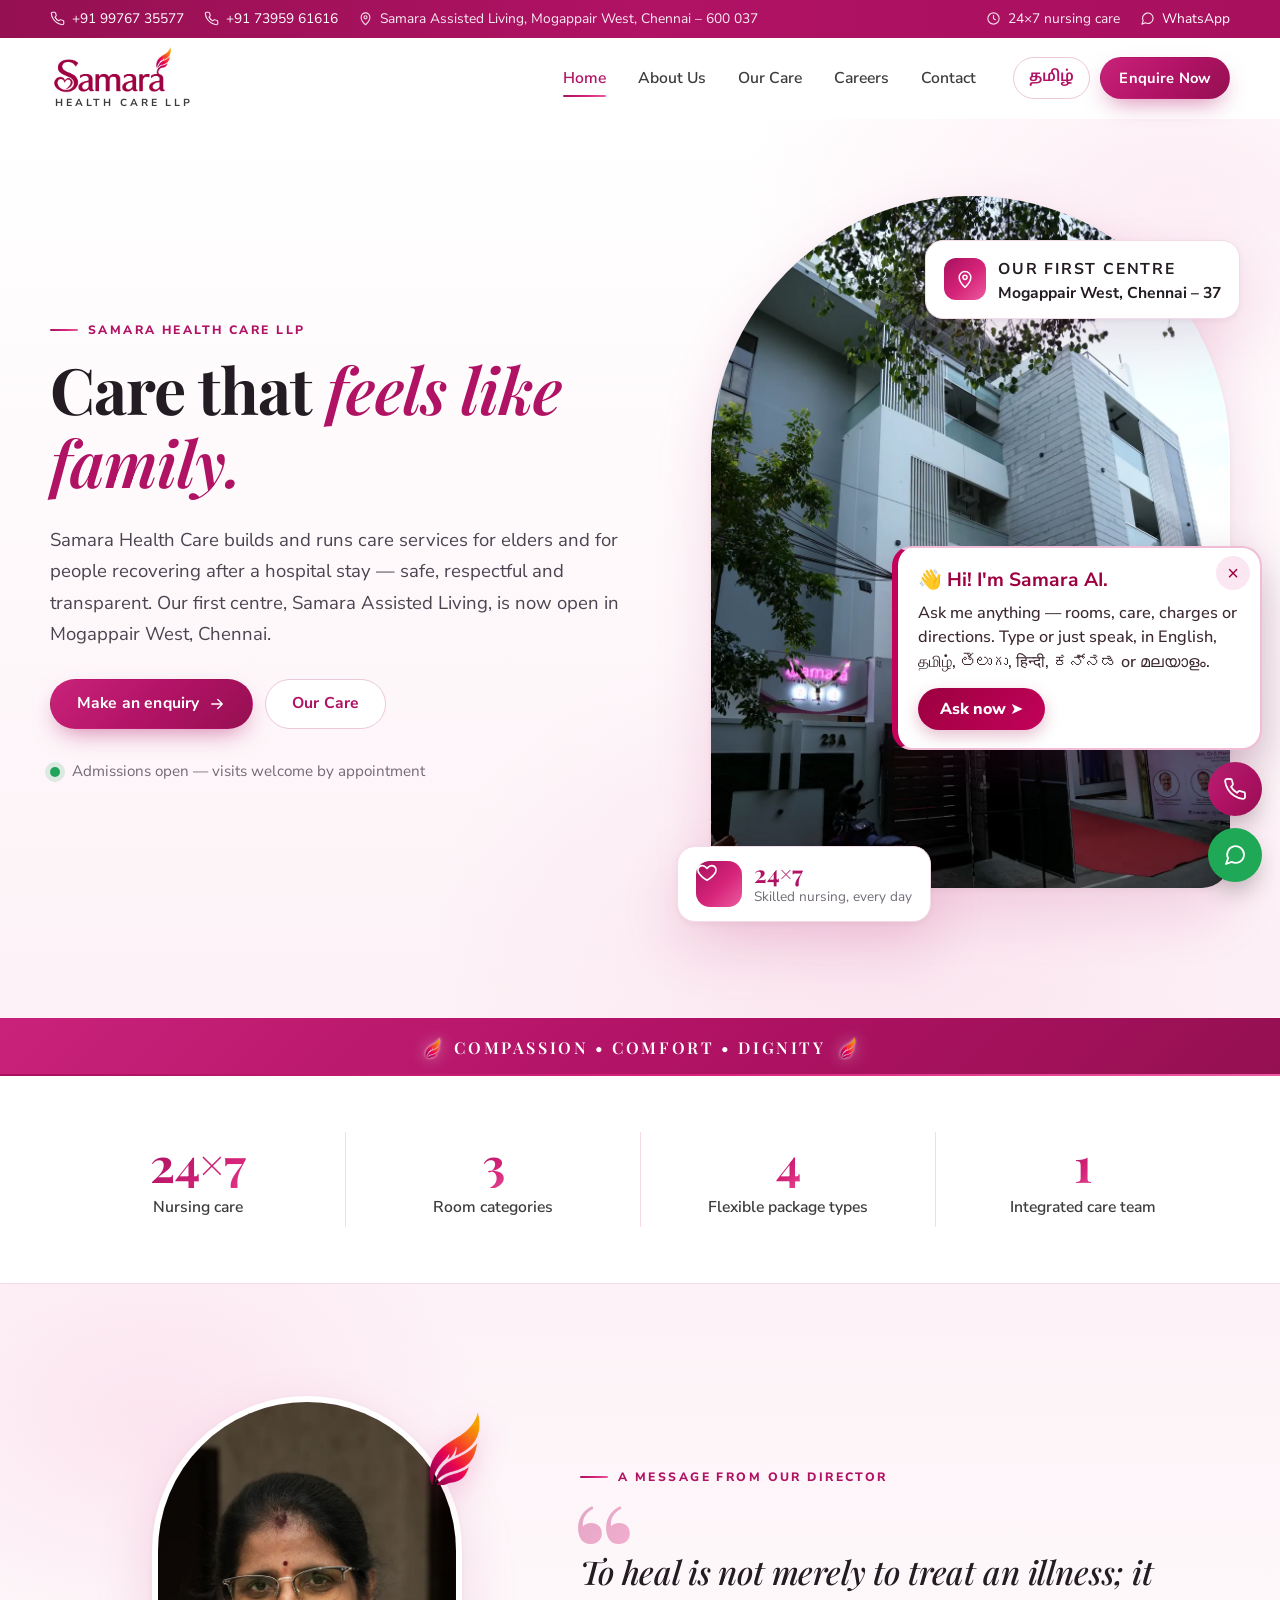
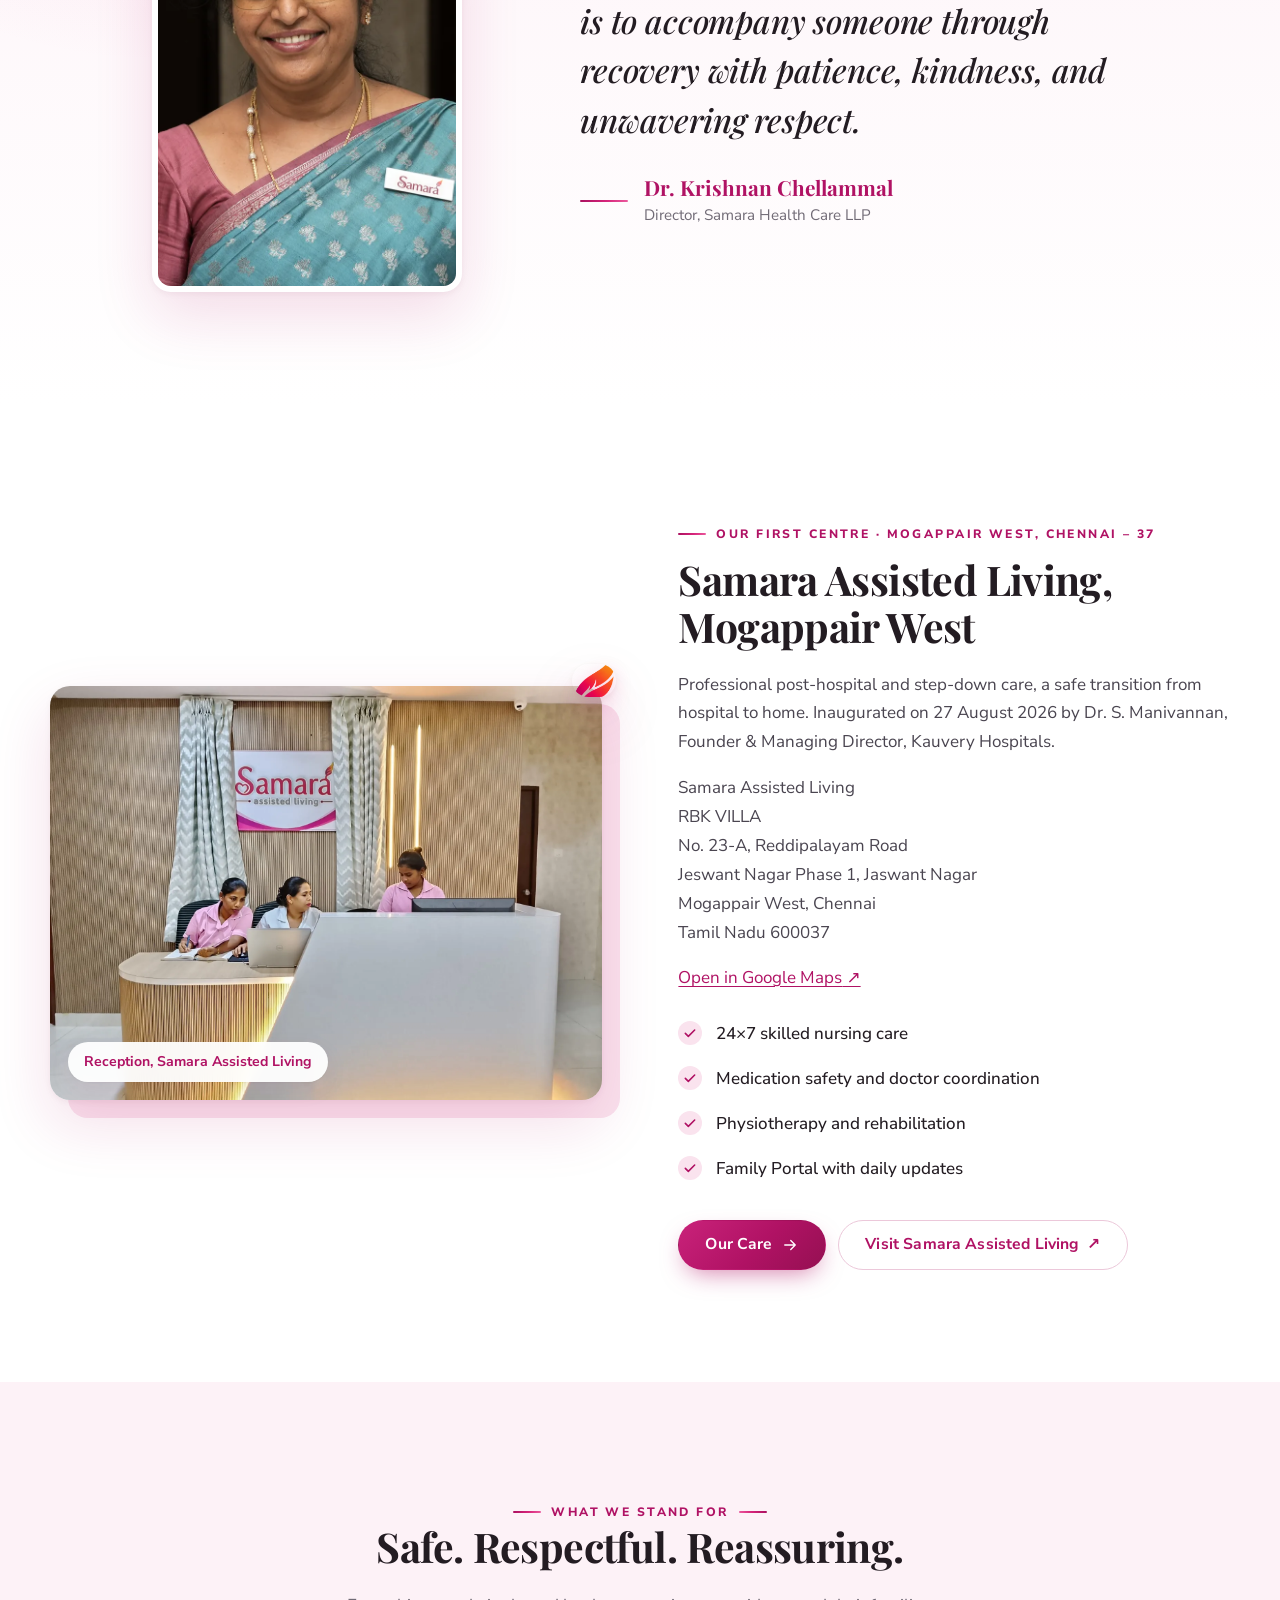
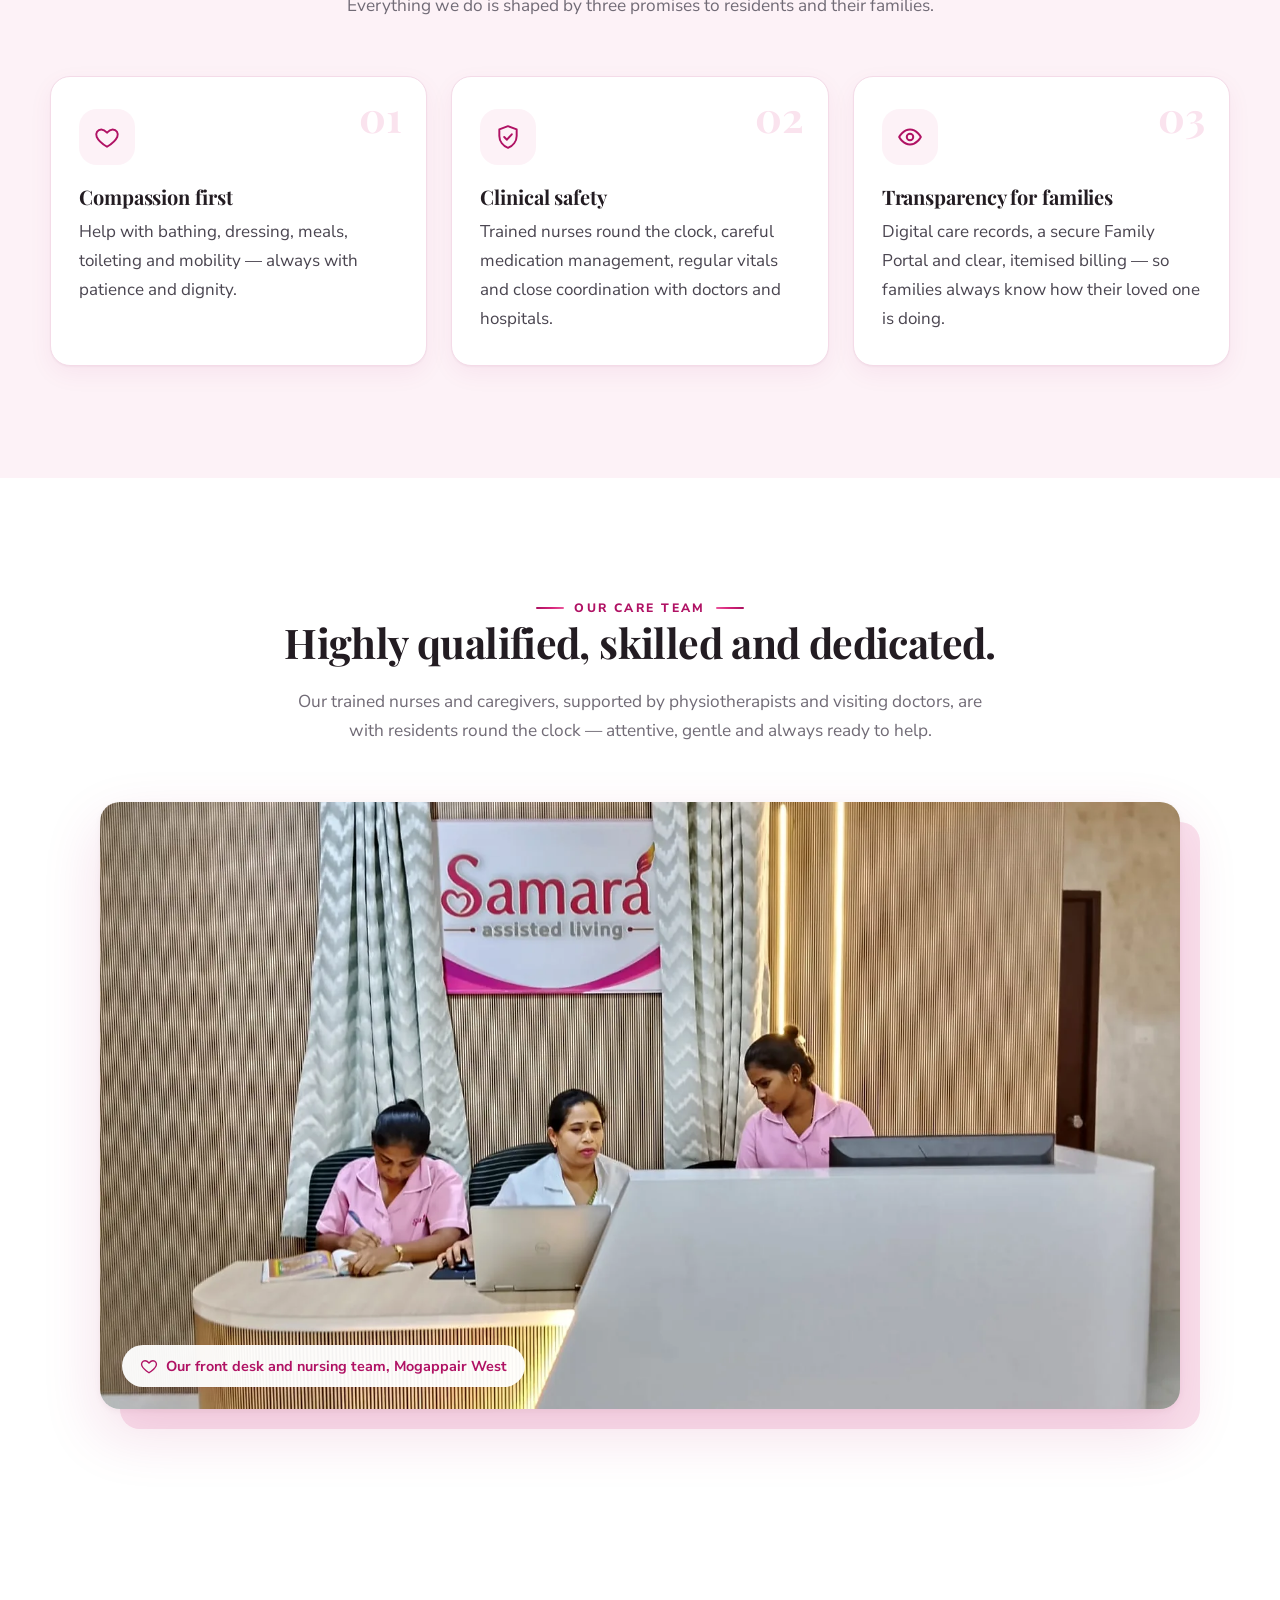
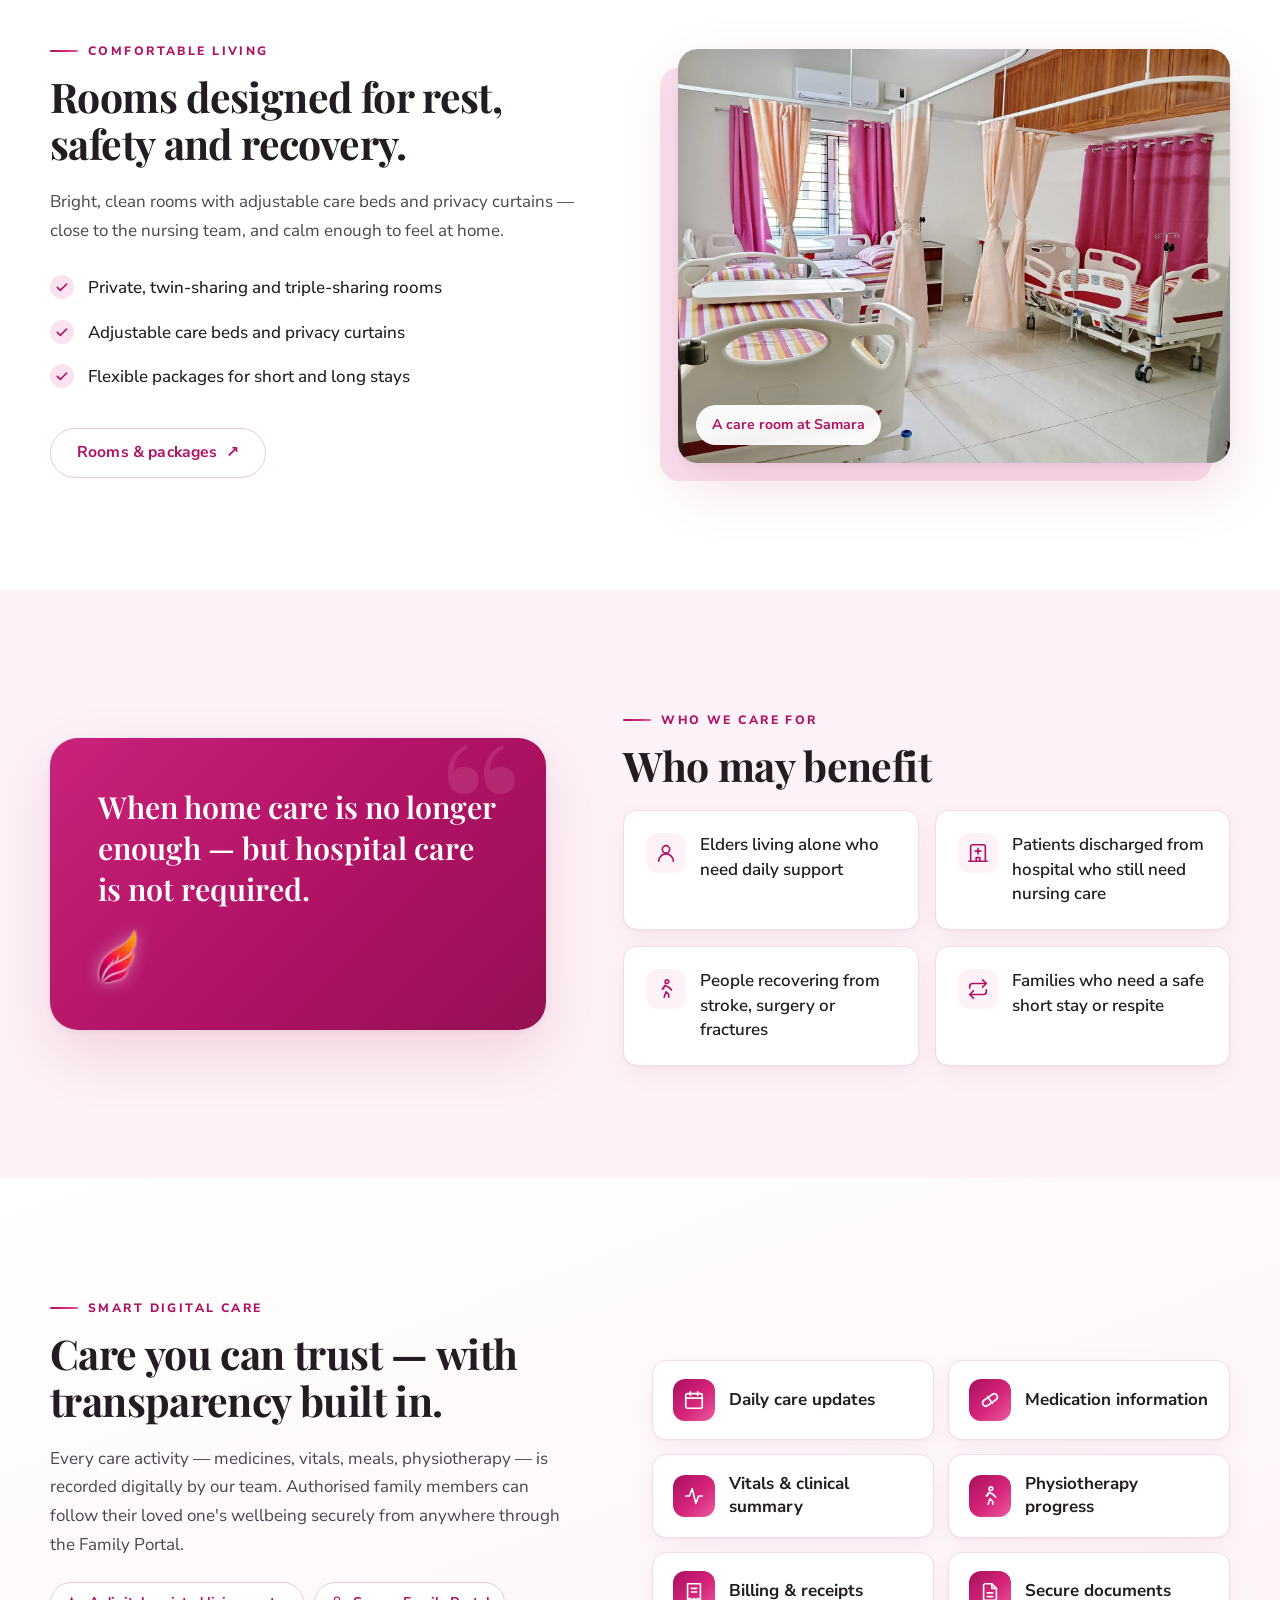
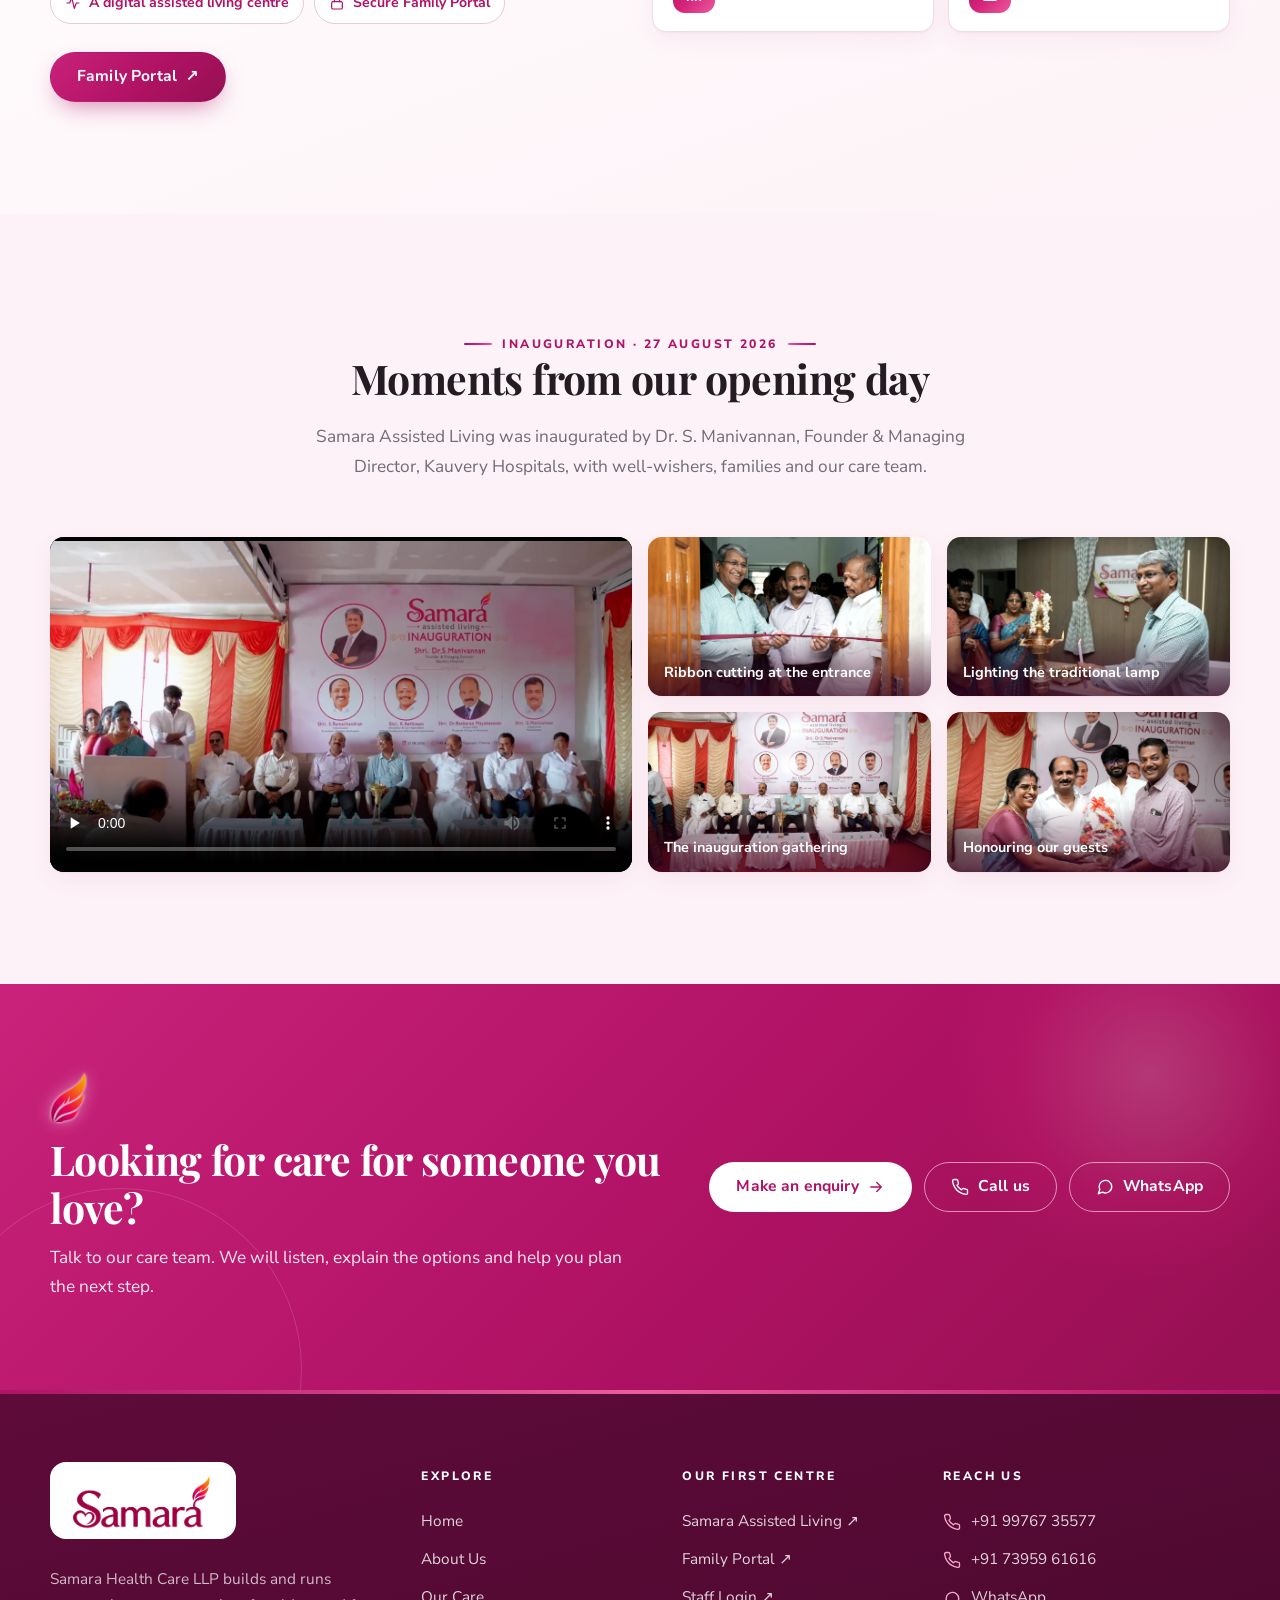
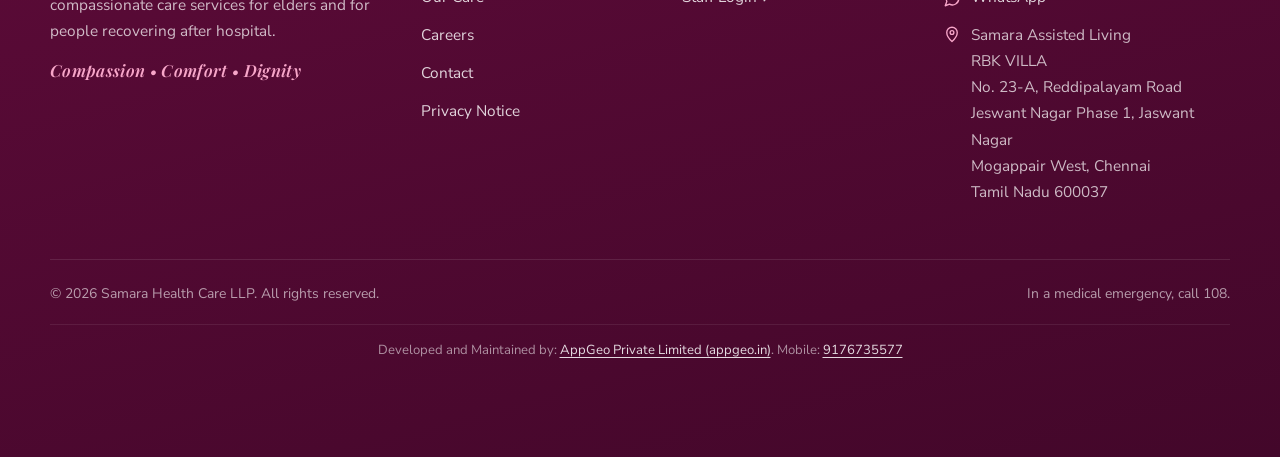
==== commit bcba2fb9: "samarahealth.in v2.12.0: SEO update Location-focused home title, Twitter/X share tags and robots met" ====
--- a/index.html
+++ b/index.html
@@ -3,26 +3,30 @@
 <head>
 <meta charset="utf-8">
 <meta name="viewport" content="width=device-width, initial-scale=1, viewport-fit=cover">
-<title>Samara Health Care — Care that feels like family</title>
+<title>Samara Health Care | Assisted Living in Mogappair, Chennai</title>
 <meta name="description" content="Samara Health Care LLP — compassionate elder care and post-hospital recovery. Our first centre, Samara Assisted Living, is open in Mogappair West, Chennai.">
+<meta name="robots" content="index, follow, max-image-preview:large">
 <link rel="canonical" href="https://samarahealth.in/">
 <meta name="theme-color" content="#b01264">
 <meta name="color-scheme" content="light">
 <meta property="og:type" content="website">
 <meta property="og:site_name" content="Samara Health Care">
-<meta property="og:title" content="Samara Health Care — Care that feels like family">
+<meta property="og:title" content="Samara Health Care | Assisted Living in Mogappair, Chennai">
 <meta property="og:description" content="Samara Health Care LLP — compassionate elder care and post-hospital recovery. Our first centre, Samara Assisted Living, is open in Mogappair West, Chennai.">
 <meta property="og:url" content="https://samarahealth.in/">
 <meta property="og:image" content="https://samarahealth.in/assets/photos/centre-signboard.jpg">
 <meta property="og:locale" content="en_IN">
 <meta name="twitter:card" content="summary_large_image">
+<meta name="twitter:title" content="Samara Health Care | Assisted Living in Mogappair, Chennai">
+<meta name="twitter:description" content="Samara Health Care LLP — compassionate elder care and post-hospital recovery. Our first centre, Samara Assisted Living, is open in Mogappair West, Chennai.">
+<meta name="twitter:image" content="https://samarahealth.in/assets/photos/centre-signboard.jpg">
 <link rel="icon" type="image/png" href="assets/favicon.png">
 <link rel="apple-touch-icon" href="assets/apple-touch-icon.png">
 <link rel="preconnect" href="https://fonts.googleapis.com">
 <link rel="preconnect" href="https://fonts.gstatic.com" crossorigin>
 <link href="https://fonts.googleapis.com/css2?family=Playfair+Display:ital,wght@0,600;0,700;0,800;1,600&family=Nunito+Sans:opsz,wght@6..12,400;6..12,500;6..12,600;6..12,700;6..12,800&family=Noto+Sans+Tamil:wght@400;500;600;700&family=Noto+Serif+Tamil:wght@600;700&display=swap" rel="stylesheet">
-<link rel="stylesheet" href="css/site.css?v=2.11.0">
-<link rel="stylesheet" href="css/samara-ai.css?v=2.11.0">
+<link rel="stylesheet" href="css/site.css?v=2.12.0">
+<link rel="stylesheet" href="css/samara-ai.css?v=2.12.0">
 <script>document.documentElement.classList.add('js')</script>
 <script type="application/ld+json">{"@context": "https://schema.org", "@type": "MedicalOrganization", "name": "Samara Health Care LLP", "url": "https://samarahealth.in/", "logo": "https://samarahealth.in/assets/samara-assisted-living-logo.png", "telephone": "+917395961616", "slogan": "Compassion • Comfort • Dignity", "address": {"@type": "PostalAddress", "streetAddress": "RBK VILLA, No. 23-A, Reddipalayam Road, Jeswant Nagar Phase 1, Jaswant Nagar, Mogappair West", "addressLocality": "Chennai", "postalCode": "600037", "addressRegion": "Tamil Nadu", "addressCountry": "IN"}, "sameAs": ["https://samaraassistedliving.com/"]}</script>
 </head>
@@ -309,10 +313,10 @@
   <a class="fc fc-call" href="tel:+917395961616" data-i18n-aria="cta.call" aria-label="Call us"><svg class="ic" viewBox="0 0 24 24" aria-hidden="true" fill="none" stroke="currentColor" stroke-width="1.8" stroke-linecap="round" stroke-linejoin="round"><path d="M22 16.9v3a2 2 0 0 1-2.2 2 19.8 19.8 0 0 1-8.6-3.1 19.5 19.5 0 0 1-6-6A19.8 19.8 0 0 1 2.1 4.2 2 2 0 0 1 4.1 2h3a2 2 0 0 1 2 1.7c.1.9.4 1.8.7 2.7a2 2 0 0 1-.5 2.1L8 9.8a16 16 0 0 0 6 6l1.3-1.3a2 2 0 0 1 2.1-.4c.9.3 1.8.6 2.7.7a2 2 0 0 1 1.9 2z"/></svg></a>
   <a class="fc fc-wa" href="https://wa.me/917395961616" rel="noopener" data-i18n-aria="cta.whatsapp" aria-label="WhatsApp"><svg class="ic" viewBox="0 0 24 24" aria-hidden="true" fill="none" stroke="currentColor" stroke-width="1.8" stroke-linecap="round" stroke-linejoin="round"><path d="M21 11.5a8.4 8.4 0 0 1-12.3 7.4L3 21l2.1-5.6A8.4 8.4 0 1 1 21 11.5z"/></svg></a>
 </div>
-<script src="js/config.js?v=2.11.0"></script>
-<script src="js/i18n.js?v=2.11.0"></script>
-<script src="js/site.js?v=2.11.0"></script>
-<script src="js/samara-ai.js?v=2.11.0"></script>
-<script src="js/samara-speech.js?v=2.11.0"></script>
+<script src="js/config.js?v=2.12.0"></script>
+<script src="js/i18n.js?v=2.12.0"></script>
+<script src="js/site.js?v=2.12.0"></script>
+<script src="js/samara-ai.js?v=2.12.0"></script>
+<script src="js/samara-speech.js?v=2.12.0"></script>
 </body>
 </html>
